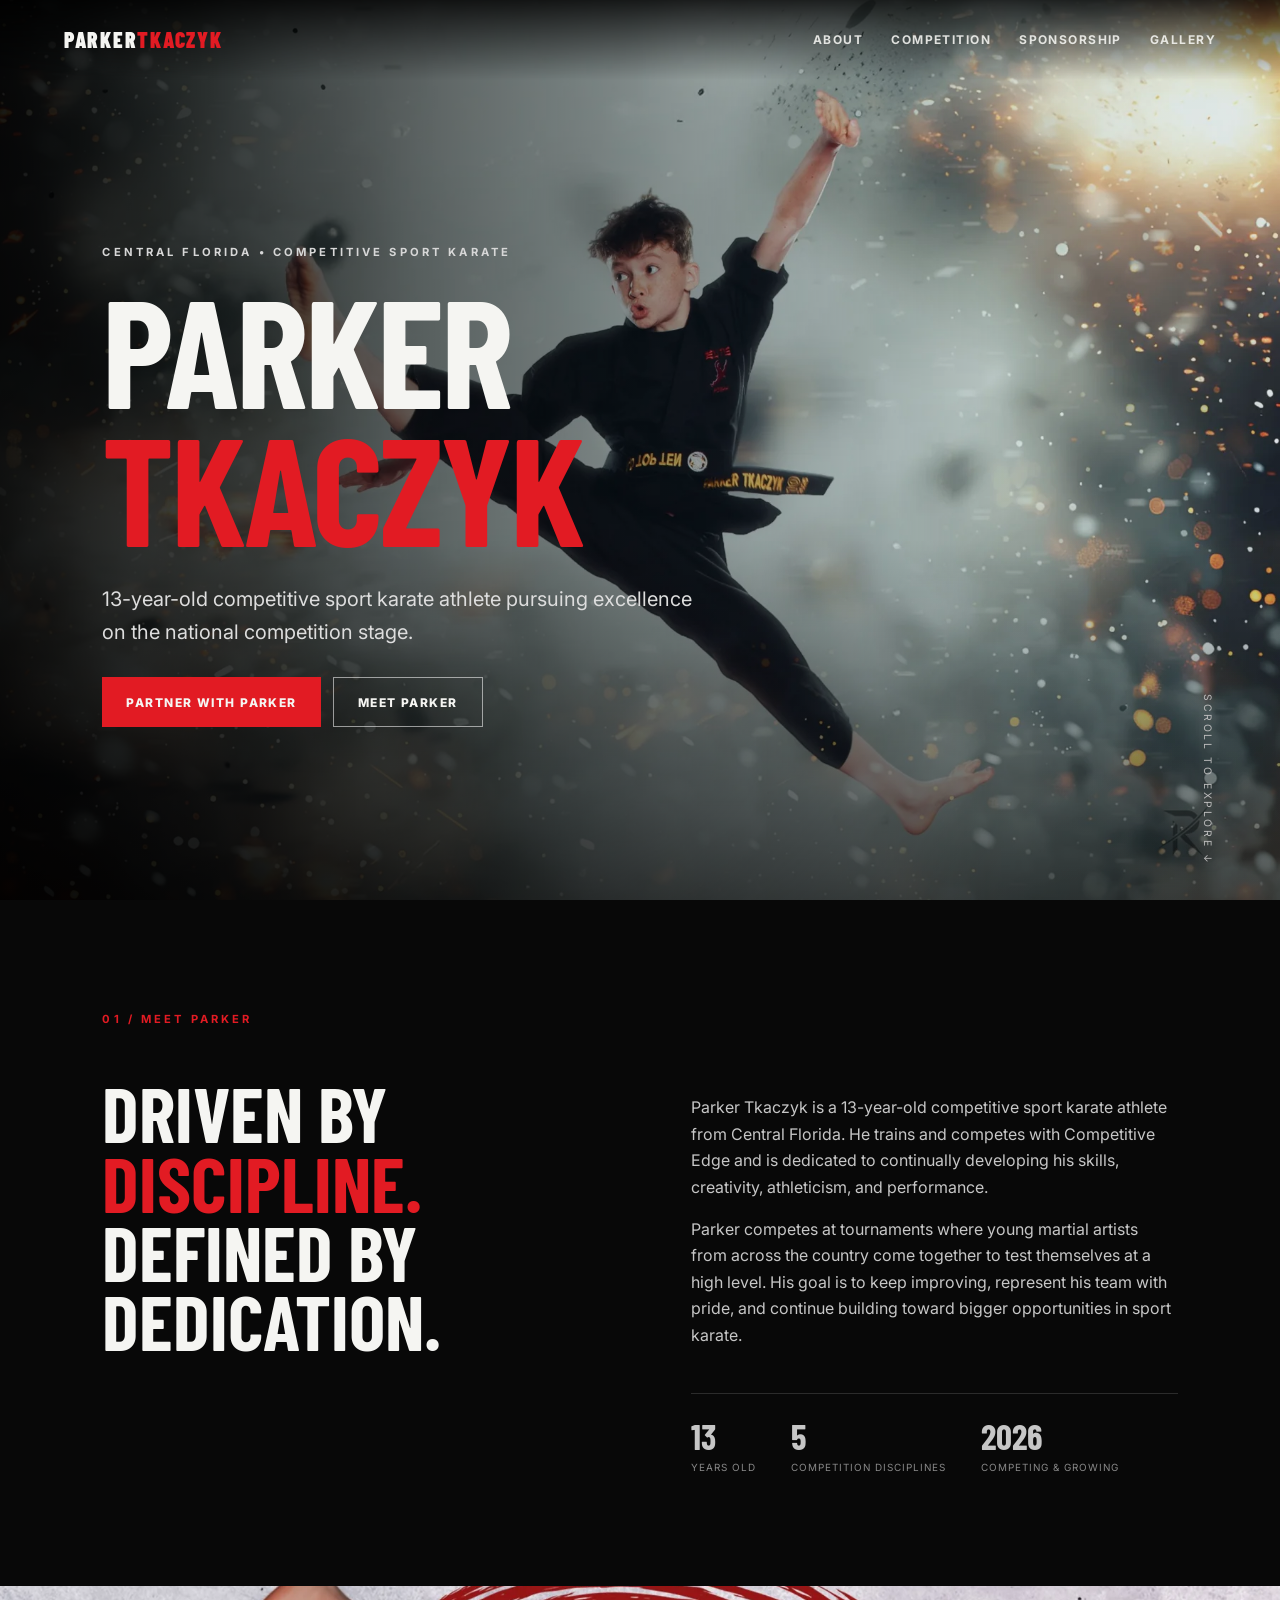
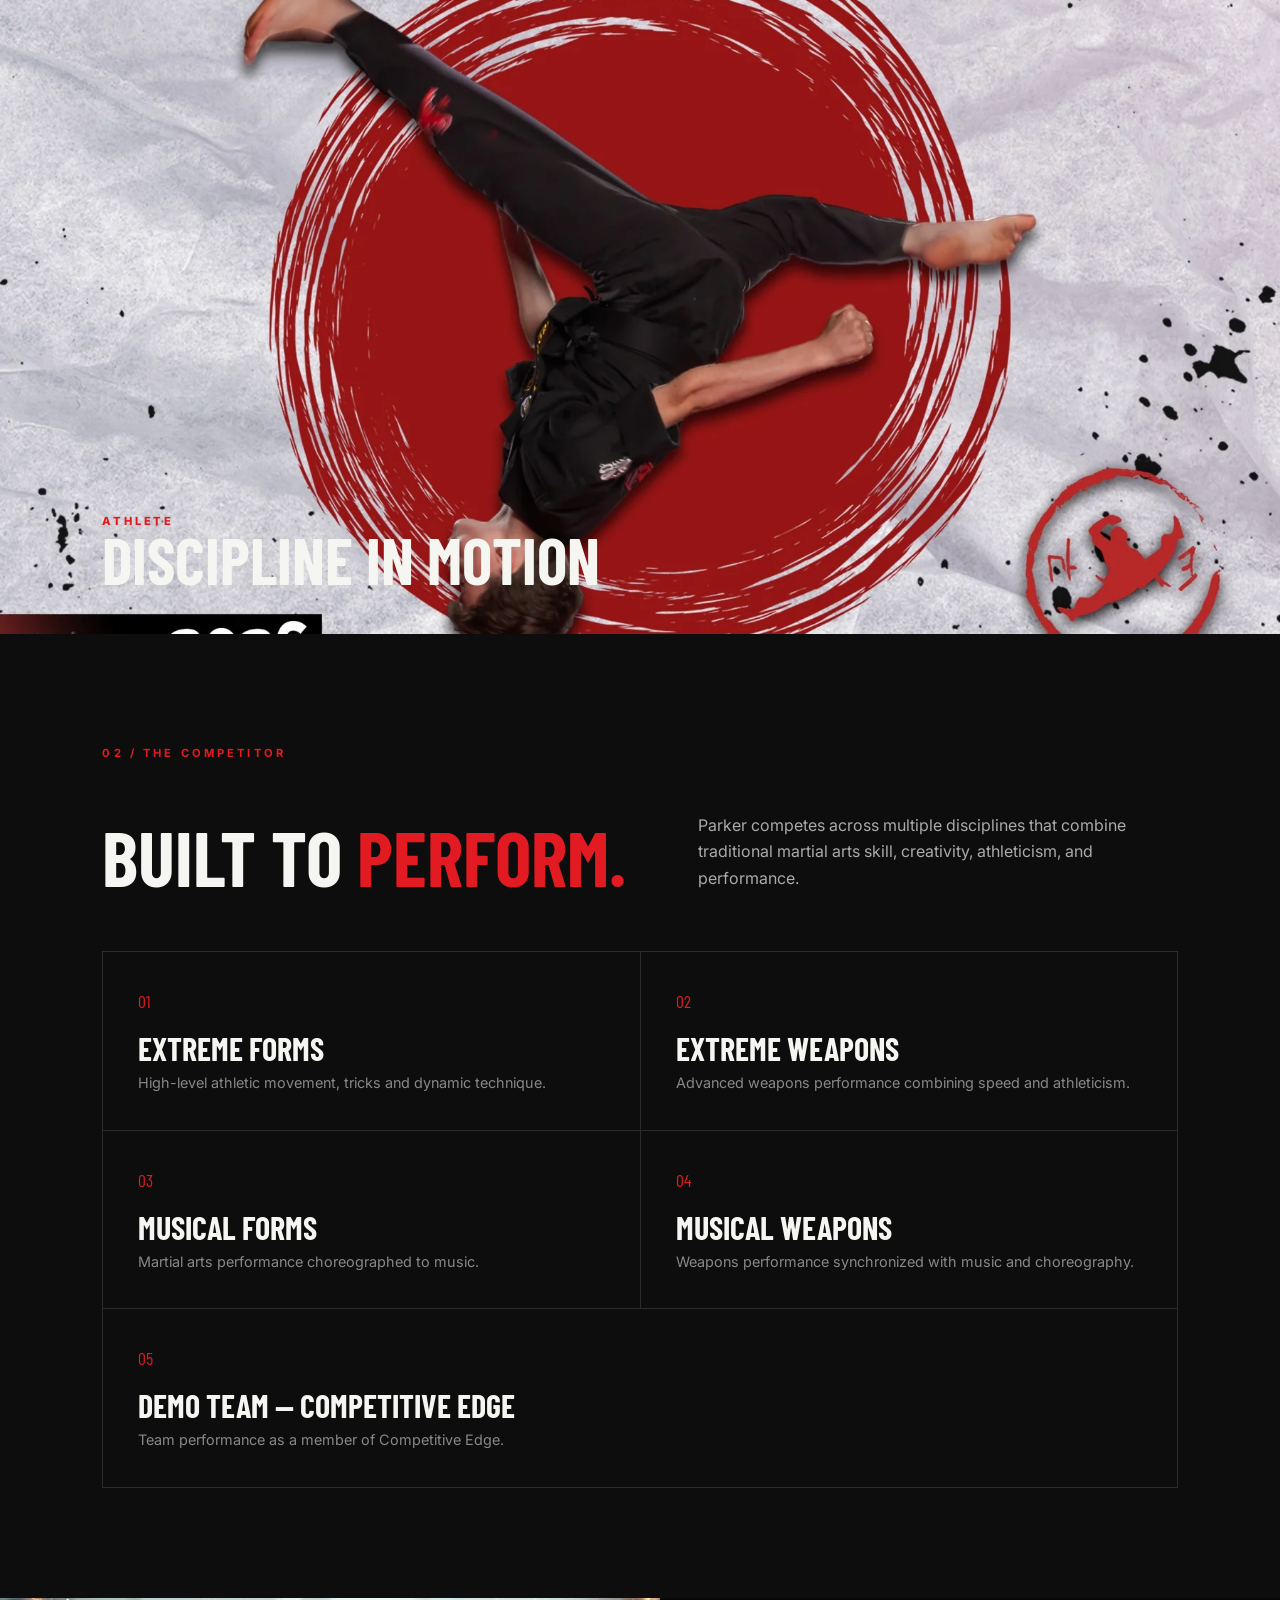
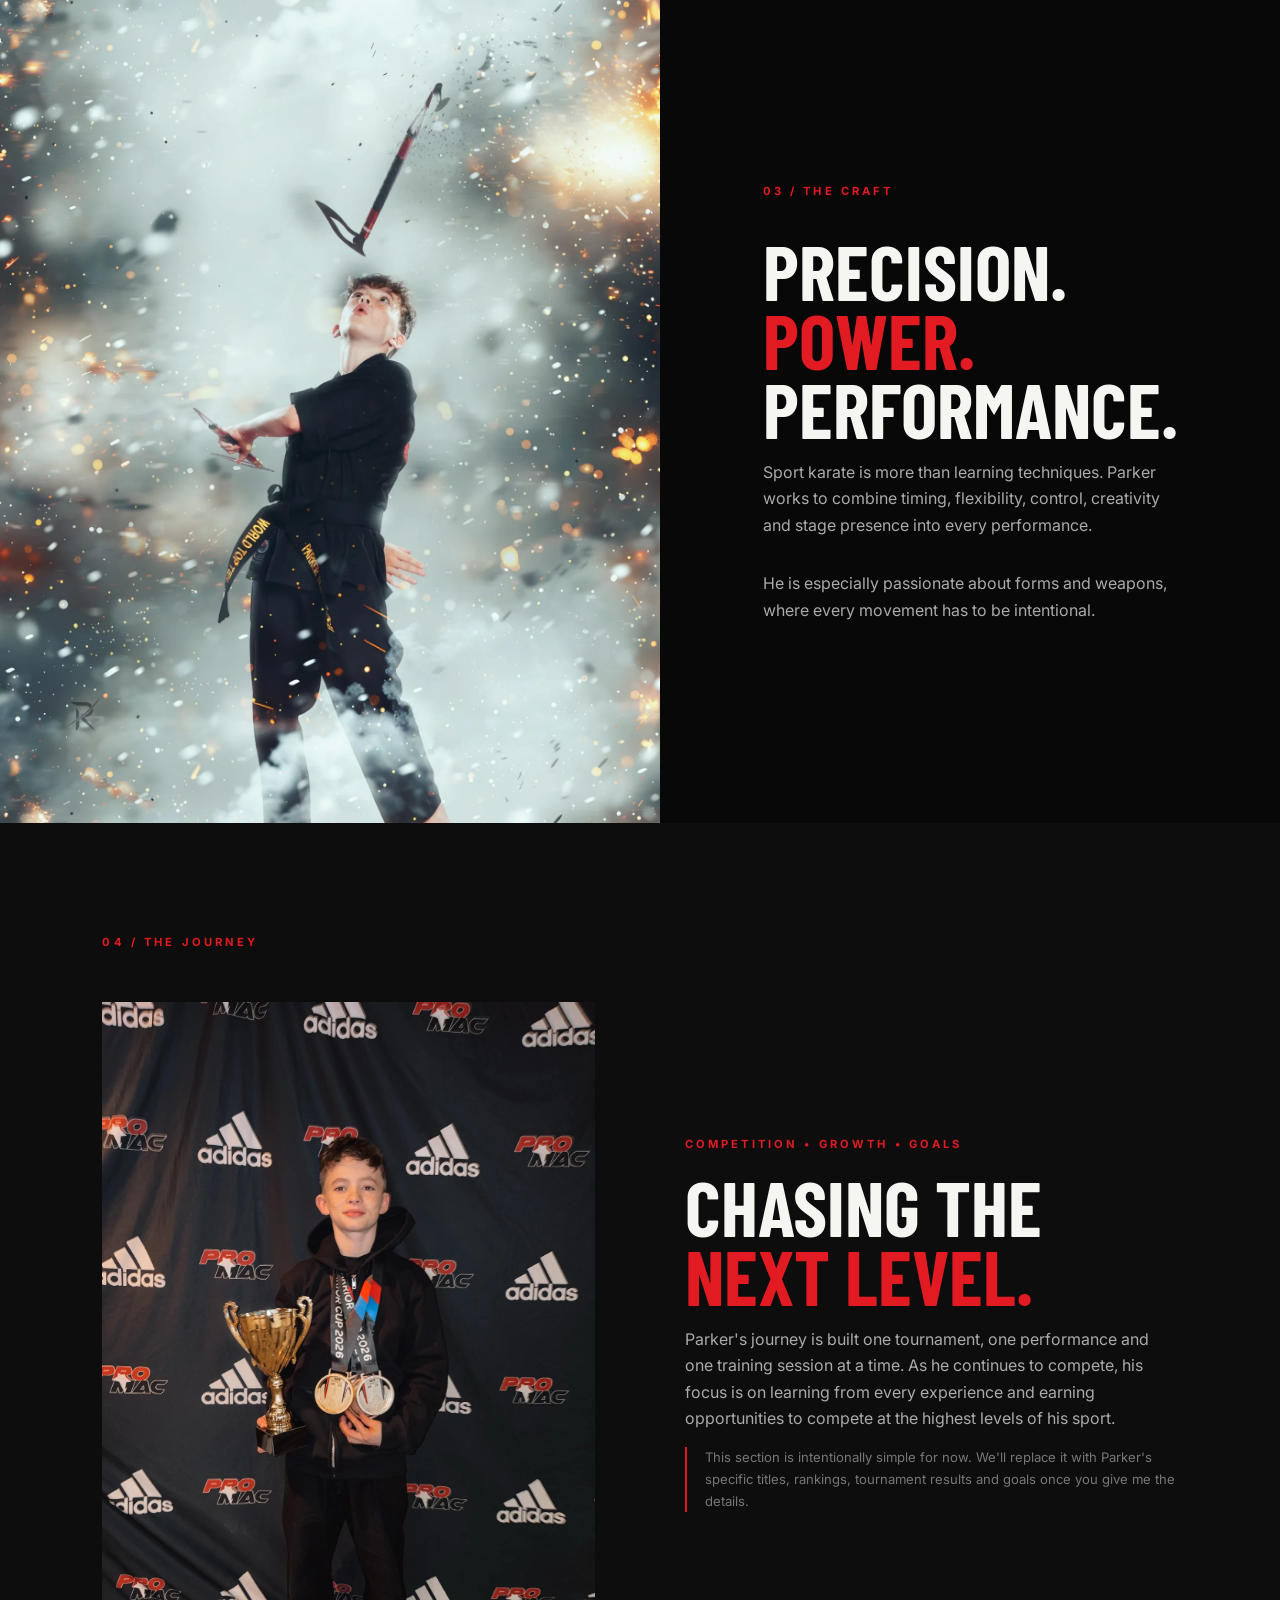
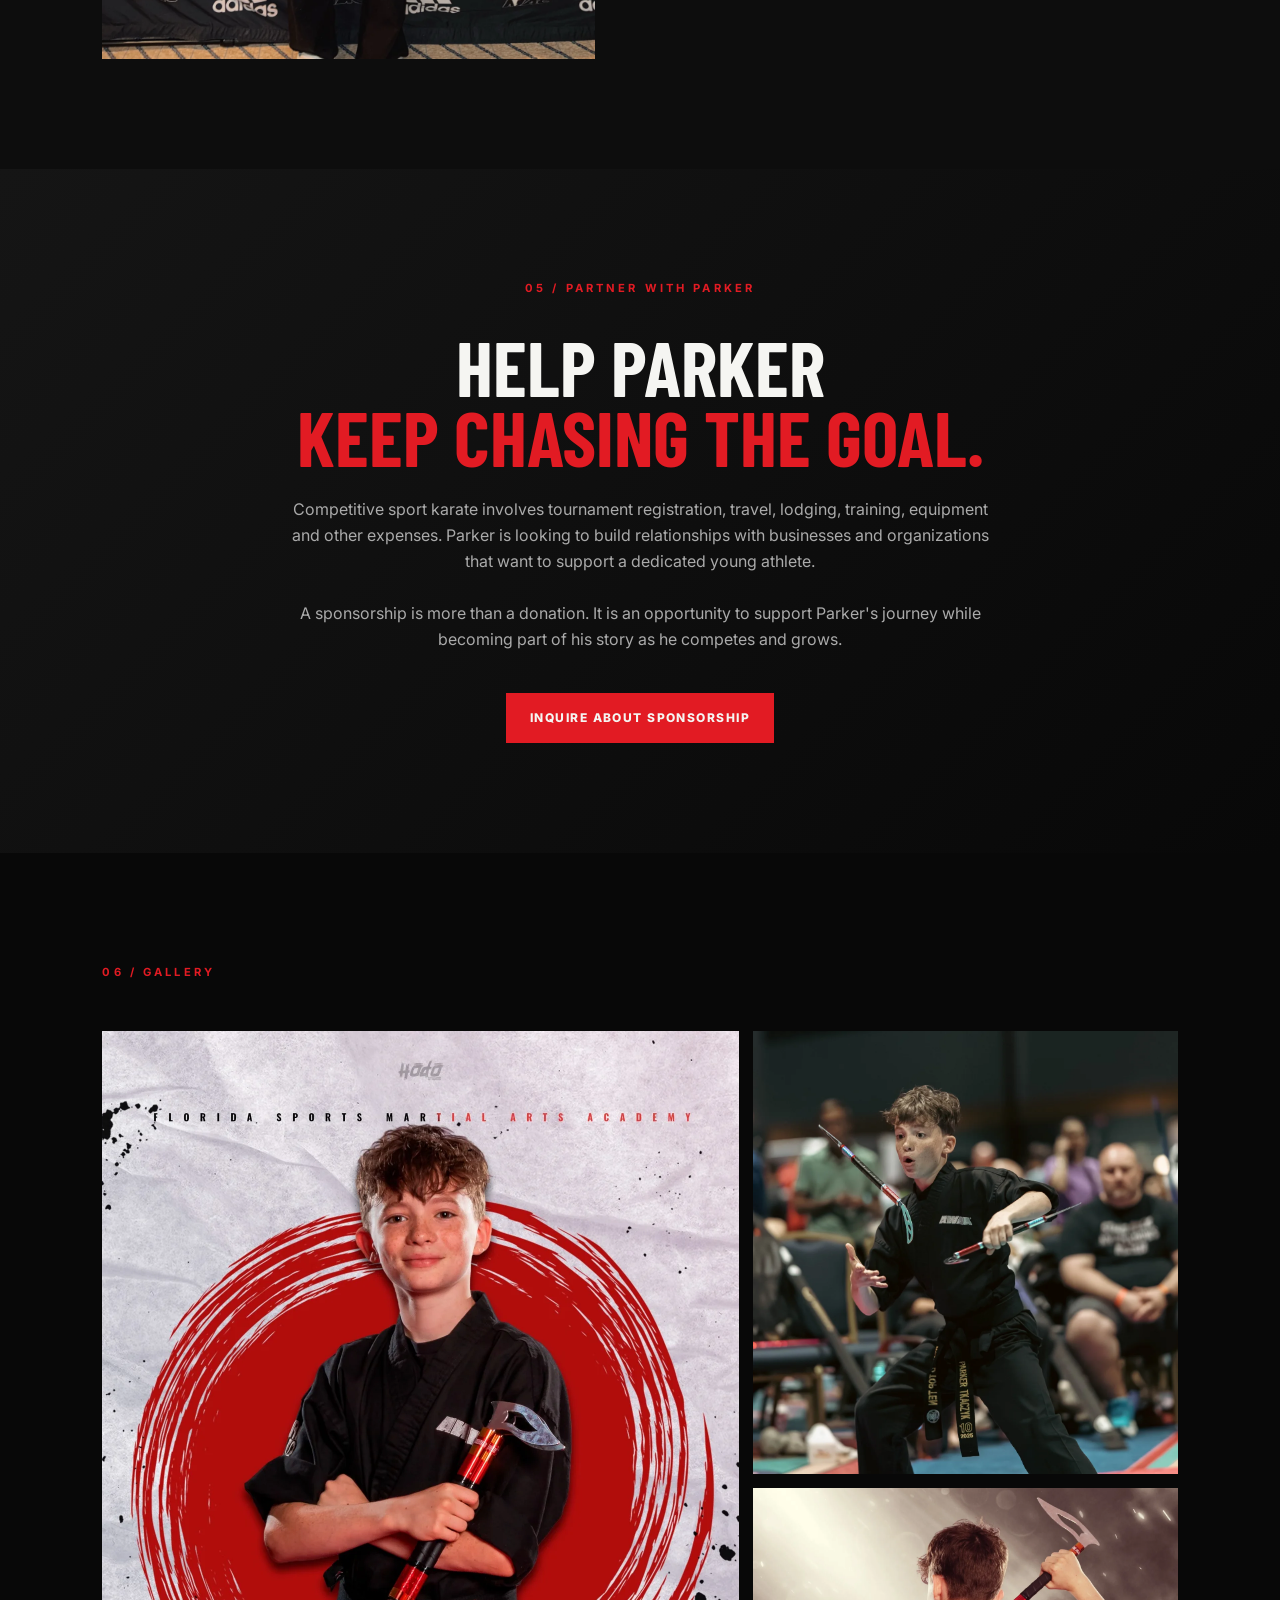
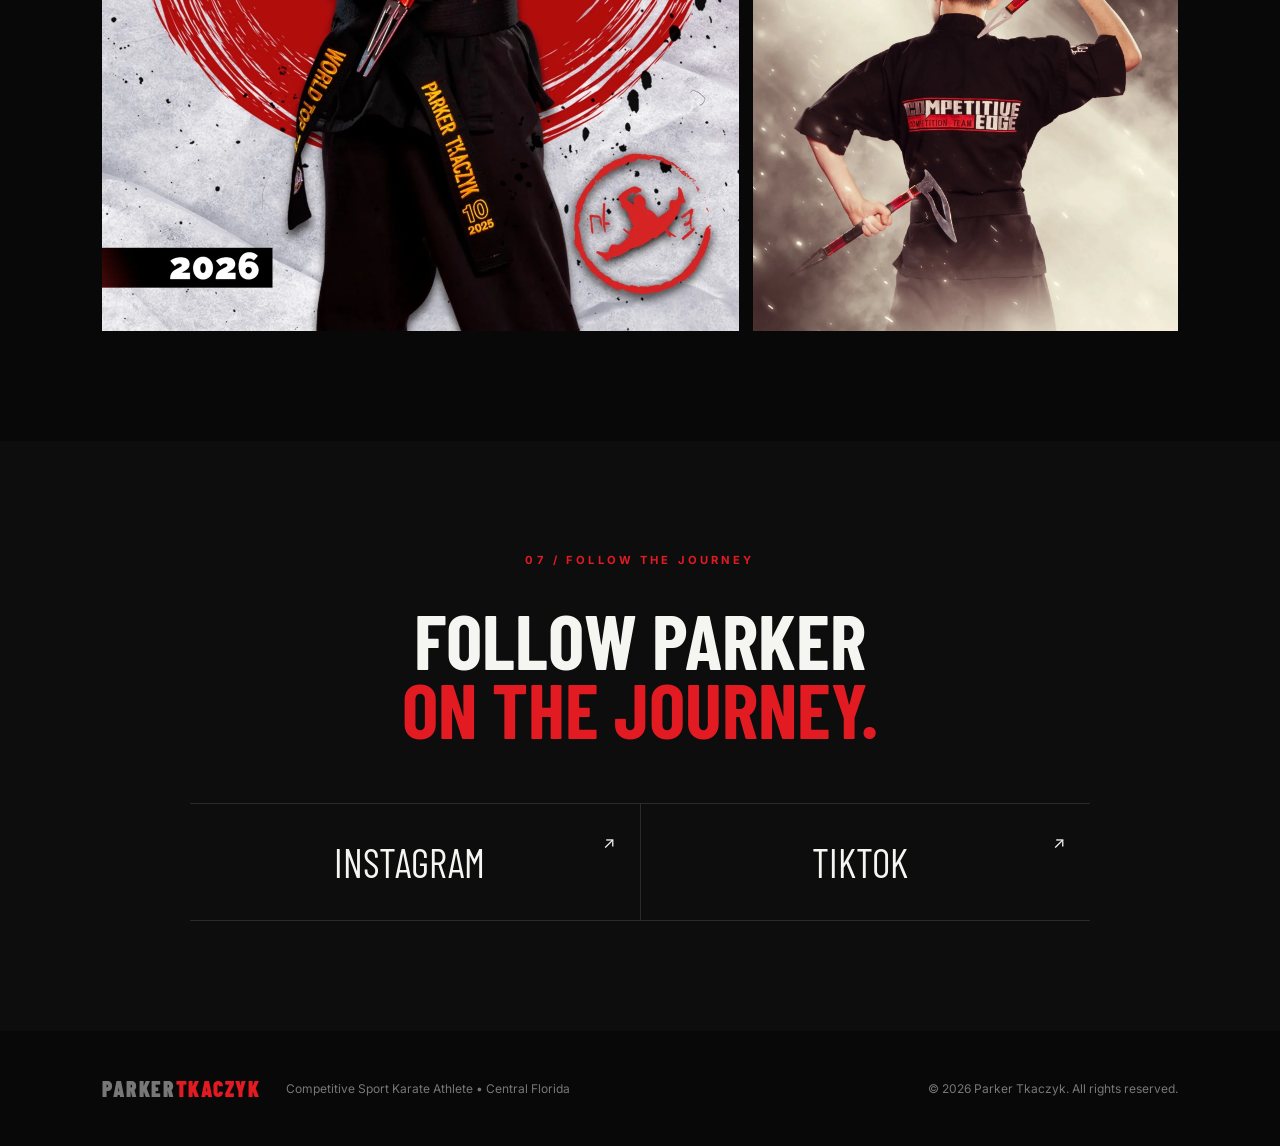
==== index.html @ 0e94da0b "Update index.html" ====
<!DOCTYPE html>
<html lang="en">
<head>
  <meta charset="UTF-8">
  <meta name="viewport" content="width=device-width, initial-scale=1.0">
  <meta name="description" content="Parker Tkaczyk — competitive sport karate athlete from Central Florida.">
  <title>Parker Tkaczyk | Competitive Sport Karate Athlete</title>
  <link rel="stylesheet" href="style-v2.css">
</head>
<body>
  <header class="site-header">
    <a class="brand" href="#top">PARKER<span>TKACZYK</span></a>
    <nav>
      <a href="#about">About</a>
      <a href="#competition">Competition</a>
      <a href="#sponsor">Sponsorship</a>
      <a href="#gallery">Gallery</a>
    </nav>
  </header>

  <main id="top">
    <section class="hero">
      <img class="hero-image" src="images/hero.webp" alt="Parker Tkaczyk performing a sport karate technique">
      <div class="hero-overlay"></div>
      <div class="hero-content">
        <p class="eyebrow">CENTRAL FLORIDA • COMPETITIVE SPORT KARATE</p>
        <h1>PARKER<br><span>TKACZYK</span></h1>
        <p class="hero-subtitle">13-year-old competitive sport karate athlete pursuing excellence on the national competition stage.</p>
        <div class="hero-buttons">
          <a class="button button-primary" href="#sponsor">Partner With Parker</a>
          <a class="button button-outline" href="#about">Meet Parker</a>
        </div>
      </div>
      <div class="scroll-hint">SCROLL TO EXPLORE ↓</div>
    </section>

    <section class="intro section" id="about">
      <div class="section-label">01 / MEET PARKER</div>
      <div class="two-column">
        <div>
          <h2>Driven by <span>discipline.</span><br>Defined by dedication.</h2>
        </div>
        <div class="copy">
          <p>Parker Tkaczyk is a 13-year-old competitive sport karate athlete from Central Florida. He trains and competes with Competitive Edge and is dedicated to continually developing his skills, creativity, athleticism, and performance.</p>
          <p>Parker competes at tournaments where young martial artists from across the country come together to test themselves at a high level. His goal is to keep improving, represent his team with pride, and continue building toward bigger opportunities in sport karate.</p>
          <div class="quick-stats">
            <div><strong>13</strong><span>YEARS OLD</span></div>
            <div><strong>5</strong><span>COMPETITION DISCIPLINES</span></div>
            <div><strong>2026</strong><span>COMPETING & GROWING</span></div>
          </div>
        </div>
      </div>
    </section>

    <section class="feature-photo">
      <img src="images/action-red.webp" alt="Parker performing an aerial sport karate technique">
      <div class="feature-caption">
        <span>ATHLETE</span>
        <strong>DISCIPLINE IN MOTION</strong>
      </div>
    </section>

    <section class="section competition" id="competition">
      <div class="section-label">02 / THE COMPETITOR</div>
      <div class="section-heading">
        <h2>Built to <span>perform.</span></h2>
        <p>Parker competes across multiple disciplines that combine traditional martial arts skill, creativity, athleticism, and performance.</p>
      </div>

      <div class="discipline-grid">
        <div class="discipline"><span>01</span><h3>Extreme Forms</h3><p>High-level athletic movement, tricks and dynamic technique.</p></div>
        <div class="discipline"><span>02</span><h3>Extreme Weapons</h3><p>Advanced weapons performance combining speed and athleticism.</p></div>
        <div class="discipline"><span>03</span><h3>Musical Forms</h3><p>Martial arts performance choreographed to music.</p></div>
        <div class="discipline"><span>04</span><h3>Musical Weapons</h3><p>Weapons performance synchronized with music and choreography.</p></div>
        <div class="discipline discipline-wide"><span>05</span><h3>Demo Team — Competitive Edge</h3><p>Team performance as a member of Competitive Edge.</p></div>
      </div>
    </section>

    <section class="split-feature">
      <div class="split-image"><img src="images/weapons-feature.webp" alt="Parker performing with a traditional weapon"></div>
      <div class="split-copy">
        <div class="section-label">03 / THE CRAFT</div>
        <h2>Precision.<br><span>Power.</span><br>Performance.</h2>
        <p>Sport karate is more than learning techniques. Parker works to combine timing, flexibility, control, creativity and stage presence into every performance.</p>
        <p>He is especially passionate about forms and weapons, where every movement has to be intentional.</p>
      </div>
    </section>

    <section class="achievement section">
      <div class="section-label">04 / THE JOURNEY</div>
      <div class="achievement-grid">
        <div class="achievement-photo"><img src="images/achievement.webp" alt="Parker with a trophy and medals after competition"></div>
        <div class="achievement-copy">
          <p class="eyebrow">COMPETITION • GROWTH • GOALS</p>
          <h2>Chasing the<br><span>next level.</span></h2>
          <p>Parker's journey is built one tournament, one performance and one training session at a time. As he continues to compete, his focus is on learning from every experience and earning opportunities to compete at the highest levels of his sport.</p>
          <p class="note">This section is intentionally simple for now. We'll replace it with Parker's specific titles, rankings, tournament results and goals once you give me the details.</p>
        </div>
      </div>
    </section>

    <section class="sponsor section" id="sponsor">
      <div class="sponsor-inner">
        <div class="section-label">05 / PARTNER WITH PARKER</div>
        <h2>Help Parker<br><span>keep chasing the goal.</span></h2>
        <p>Competitive sport karate involves tournament registration, travel, lodging, training, equipment and other expenses. Parker is looking to build relationships with businesses and organizations that want to support a dedicated young athlete.</p>
        <p>A sponsorship is more than a donation. It is an opportunity to support Parker's journey while becoming part of his story as he competes and grows.</p>
        <a class="button button-primary" href="mailto:parkertkaczyk@gmail.com?subject=Parker%20Tkaczyk%20Sponsorship%20Inquiry">Inquire About Sponsorship</a>
      </div>
    </section>

    <section class="gallery section" id="gallery">
      <div class="section-label">06 / GALLERY</div>
      <div class="gallery-grid">
        <img class="gallery-large" src="images/portrait.webp" alt="Portrait of Parker Tkaczyk in his sport karate uniform">
        <img src="images/weapons-action.webp" alt="Parker performing a traditional weapons routine">
        <img src="images/team-uniform.webp" alt="Parker wearing his Competitive Edge team uniform">
      </div>
    </section>

    <section class="social section">
      <div class="section-label">07 / FOLLOW THE JOURNEY</div>
      <h2>Follow Parker<br><span>on the journey.</span></h2>
      <div class="social-links">
        <a href="https://www.instagram.com/Parker_Tkaczyk/" target="_blank" rel="noopener">Instagram <span>↗</span></a>
        <a href="https://www.tiktok.com/@_parkertkaczyk_" target="_blank" rel="noopener">TikTok <span>↗</span></a>
      </div>
    </section>
  </main>

  <footer>
    <div class="footer-brand">PARKER<span>TKACZYK</span></div>
    <p>Competitive Sport Karate Athlete • Central Florida</p>
    <p class="copyright">© 2026 Parker Tkaczyk. All rights reserved.</p>
  </footer>
</body>
</html>
---- style-v2.css ----
@import url('https://fonts.googleapis.com/css2?family=Barlow+Condensed:wght@400;500;600;700;800;900&family=Inter:wght@400;500;600;700&display=swap');

:root {
  --black: #080808;
  --dark: #101010;
  --white: #f5f5f2;
  --muted: #a6a6a6;
  --red: #e21b23;
  --line: #2b2b2b;
}

* { box-sizing: border-box; }
html { scroll-behavior: smooth; }
body {
  margin: 0;
  background: var(--black);
  color: var(--white);
  font-family: Inter, Arial, sans-serif;
  line-height: 1.65;
}
img { display: block; width: 100%; }
a { color: inherit; text-decoration: none; }

.site-header {
  position: fixed;
  z-index: 20;
  top: 0;
  left: 0;
  width: 100%;
  display: flex;
  justify-content: space-between;
  align-items: center;
  padding: 22px 5vw;
  background: linear-gradient(to bottom, rgba(0,0,0,.82), transparent);
}
.brand, .footer-brand {
  font-family: "Barlow Condensed", sans-serif;
  font-weight: 900;
  letter-spacing: .08em;
  font-size: 1.35rem;
}
.brand span, .footer-brand span { color: var(--red); }
nav { display: flex; gap: 28px; }
nav a {
  font-size: .75rem;
  font-weight: 700;
  letter-spacing: .12em;
  text-transform: uppercase;
  opacity: .88;
}
nav a:hover { color: var(--red); }

.hero {
  min-height: 100vh;
  position: relative;
  display: flex;
  align-items: center;
  overflow: hidden;
}
.hero-image {
  position: absolute;
  inset: 0;
  height: 100%;
  object-fit: cover;
  object-position: center;
}
.hero-overlay {
  position: absolute;
  inset: 0;
  background: linear-gradient(90deg, rgba(0,0,0,.9) 0%, rgba(0,0,0,.48) 42%, rgba(0,0,0,.08) 78%),
              linear-gradient(0deg, rgba(0,0,0,.65), transparent 40%);
}
.hero-content {
  position: relative;
  z-index: 2;
  width: min(760px, 90%);
  margin-left: 8vw;
  padding-top: 70px;
}
.eyebrow, .section-label {
  color: #d7d7d7;
  font-size: .7rem;
  font-weight: 700;
  letter-spacing: .28em;
  text-transform: uppercase;
}
.eyebrow { margin: 0 0 18px; }
h1, h2, h3 {
  font-family: "Barlow Condensed", sans-serif;
  text-transform: uppercase;
  line-height: .9;
  margin: 0;
}
h1 { font-size: clamp(5rem, 12vw, 10.5rem); letter-spacing: -.02em; }
h1 span, h2 span { color: var(--red); }
.hero-subtitle {
  max-width: 600px;
  font-size: clamp(1rem, 1.6vw, 1.25rem);
  color: #ddd;
  margin: 28px 0;
}
.hero-buttons { display: flex; gap: 12px; flex-wrap: wrap; }
.button {
  display: inline-flex;
  align-items: center;
  justify-content: center;
  min-height: 50px;
  padding: 0 24px;
  font-size: .75rem;
  font-weight: 800;
  letter-spacing: .12em;
  text-transform: uppercase;
  transition: .2s ease;
}
.button-primary { background: var(--red); }
.button-primary:hover { background: #ff3038; transform: translateY(-2px); }
.button-outline { border: 1px solid rgba(255,255,255,.55); }
.button-outline:hover { border-color: white; background: rgba(255,255,255,.08); }
.scroll-hint {
  position: absolute;
  z-index: 2;
  right: 5vw;
  bottom: 35px;
  font-size: .65rem;
  letter-spacing: .25em;
  color: #bbb;
  writing-mode: vertical-rl;
}

.section { padding: 110px 8vw; }
.section-label { margin-bottom: 50px; color: var(--red); }
.two-column {
  display: grid;
  grid-template-columns: 1fr 1fr;
  gap: 8vw;
}
h2 { font-size: clamp(3.2rem, 6vw, 6rem); }
.copy { color: #c6c6c6; max-width: 650px; }
.quick-stats {
  display: flex;
  gap: 35px;
  margin-top: 45px;
  border-top: 1px solid var(--line);
  padding-top: 25px;
}
.quick-stats div { display: flex; flex-direction: column; }
.quick-stats strong {
  font-family: "Barlow Condensed", sans-serif;
  font-size: 2.2rem;
  line-height: 1;
}
.quick-stats span {
  color: #888;
  font-size: .62rem;
  letter-spacing: .1em;
  margin-top: 5px;
}

.feature-photo { position: relative; height: 72vh; overflow: hidden; }
.feature-photo img { height: 100%; object-fit: cover; object-position: center 55%; }
.feature-caption {
  position: absolute;
  bottom: 45px;
  left: 8vw;
  display: flex;
  flex-direction: column;
}
.feature-caption span { color: var(--red); font-size: .7rem; letter-spacing: .25em; font-weight: 800; }
.feature-caption strong { font-family: "Barlow Condensed"; font-size: clamp(2rem, 5vw, 5rem); line-height: .9; }

.competition { background: #0d0d0d; }
.section-heading {
  display: flex;
  justify-content: space-between;
  align-items: end;
  gap: 60px;
  margin-bottom: 60px;
}
.section-heading p { max-width: 480px; color: #aaa; margin: 0; }
.discipline-grid {
  display: grid;
  grid-template-columns: repeat(2, 1fr);
  border-top: 1px solid var(--line);
  border-left: 1px solid var(--line);
}
.discipline {
  padding: 35px;
  border-right: 1px solid var(--line);
  border-bottom: 1px solid var(--line);
  min-height: 175px;
}
.discipline-wide { grid-column: 1 / -1; }
.discipline span {
  color: var(--red);
  font-family: "Barlow Condensed";
  font-size: 1.1rem;
}
.discipline h3 { font-size: 2rem; margin: 18px 0 8px; }
.discipline p { color: #888; margin: 0; font-size: .9rem; }

.split-feature {
  display: grid;
  grid-template-columns: 1.1fr .9fr;
  min-height: 720px;
}
.split-image img { height: 100%; object-fit: cover; object-position: center; }
.split-copy {
  padding: 100px 8vw;
  display: flex;
  flex-direction: column;
  justify-content: center;
}
.split-copy .section-label { margin-bottom: 35px; }
.split-copy p { color: #aaa; max-width: 520px; }
.achievement { background: #0d0d0d; }
.achievement-grid {
  display: grid;
  grid-template-columns: 1fr 1fr;
  gap: 7vw;
  align-items: center;
}
.achievement-photo img { max-height: 700px; object-fit: cover; }
.achievement-copy p { color: #aaa; max-width: 560px; }
.achievement-copy .eyebrow { color: var(--red); }
.note {
  border-left: 2px solid var(--red);
  padding-left: 18px;
  font-size: .82rem;
  color: #777 !important;
}

.sponsor {
  background: linear-gradient(135deg, #151515, #080808);
  text-align: center;
}
.sponsor-inner { max-width: 850px; margin: auto; }
.sponsor .section-label { margin-bottom: 35px; }
.sponsor p { color: #aaa; max-width: 700px; margin: 25px auto; }
.sponsor .button { margin-top: 15px; }
.small-note { font-size: .7rem !important; color: #666 !important; }

.gallery-grid {
  display: grid;
  grid-template-columns: 1.2fr .8fr;
  grid-template-rows: 1fr 1fr;
  gap: 14px;
  max-height: 900px;
}
.gallery-grid img { height: 100%; object-fit: cover; min-height: 280px; }
.gallery-large { grid-row: 1 / 3; }

.social { text-align: center; background: #0d0d0d; }
.social .section-label { margin-bottom: 35px; }
.social-links {
  display: grid;
  grid-template-columns: 1fr 1fr;
  max-width: 900px;
  margin: 60px auto 0;
  border-top: 1px solid var(--line);
}
.social-links a {
  padding: 25px;
  border-bottom: 1px solid var(--line);
  font-family: "Barlow Condensed";
  font-size: 2.5rem;
  text-transform: uppercase;
}
.social-links a + a { border-left: 1px solid var(--line); }
.social-links a:hover { color: var(--red); }
.social-links span { float: right; font-family: Inter; font-size: 1rem; }

footer {
  padding: 40px 8vw;
  display: flex;
  align-items: center;
  gap: 25px;
  flex-wrap: wrap;
  color: #777;
  font-size: .75rem;
}
footer p { margin: 0; }
.copyright { margin-left: auto !important; }

@media (max-width: 800px) {
  nav { display: none; }
  .site-header { padding: 18px 6vw; }
  .hero-content { margin-left: 6vw; }
  .hero-image { object-position: 60% center; }
  .hero-overlay { background: linear-gradient(90deg, rgba(0,0,0,.88), rgba(0,0,0,.2)); }
  .section { padding: 80px 6vw; }
  .two-column, .split-feature, .achievement-grid { grid-template-columns: 1fr; }
  .feature-photo { height: 62vh; }
  .section-heading { display: block; }
  .section-heading p { margin-top: 25px; }
  .discipline-grid { grid-template-columns: 1fr; }
  .discipline-wide { grid-column: auto; }
  .split-feature { min-height: auto; }
  .split-image { height: 65vh; }
  .split-copy { padding: 75px 6vw; }
  .gallery-grid { max-height: none; grid-template-columns: 1fr; grid-template-rows: auto; }
  .gallery-large { grid-row: auto; }
  .gallery-grid img { min-height: 0; max-height: 620px; }
  .social-links { grid-template-columns: 1fr; }
  .social-links a + a { border-left: 0; }
  .copyright { margin-left: 0 !important; width: 100%; }
  .scroll-hint { display: none; }
}
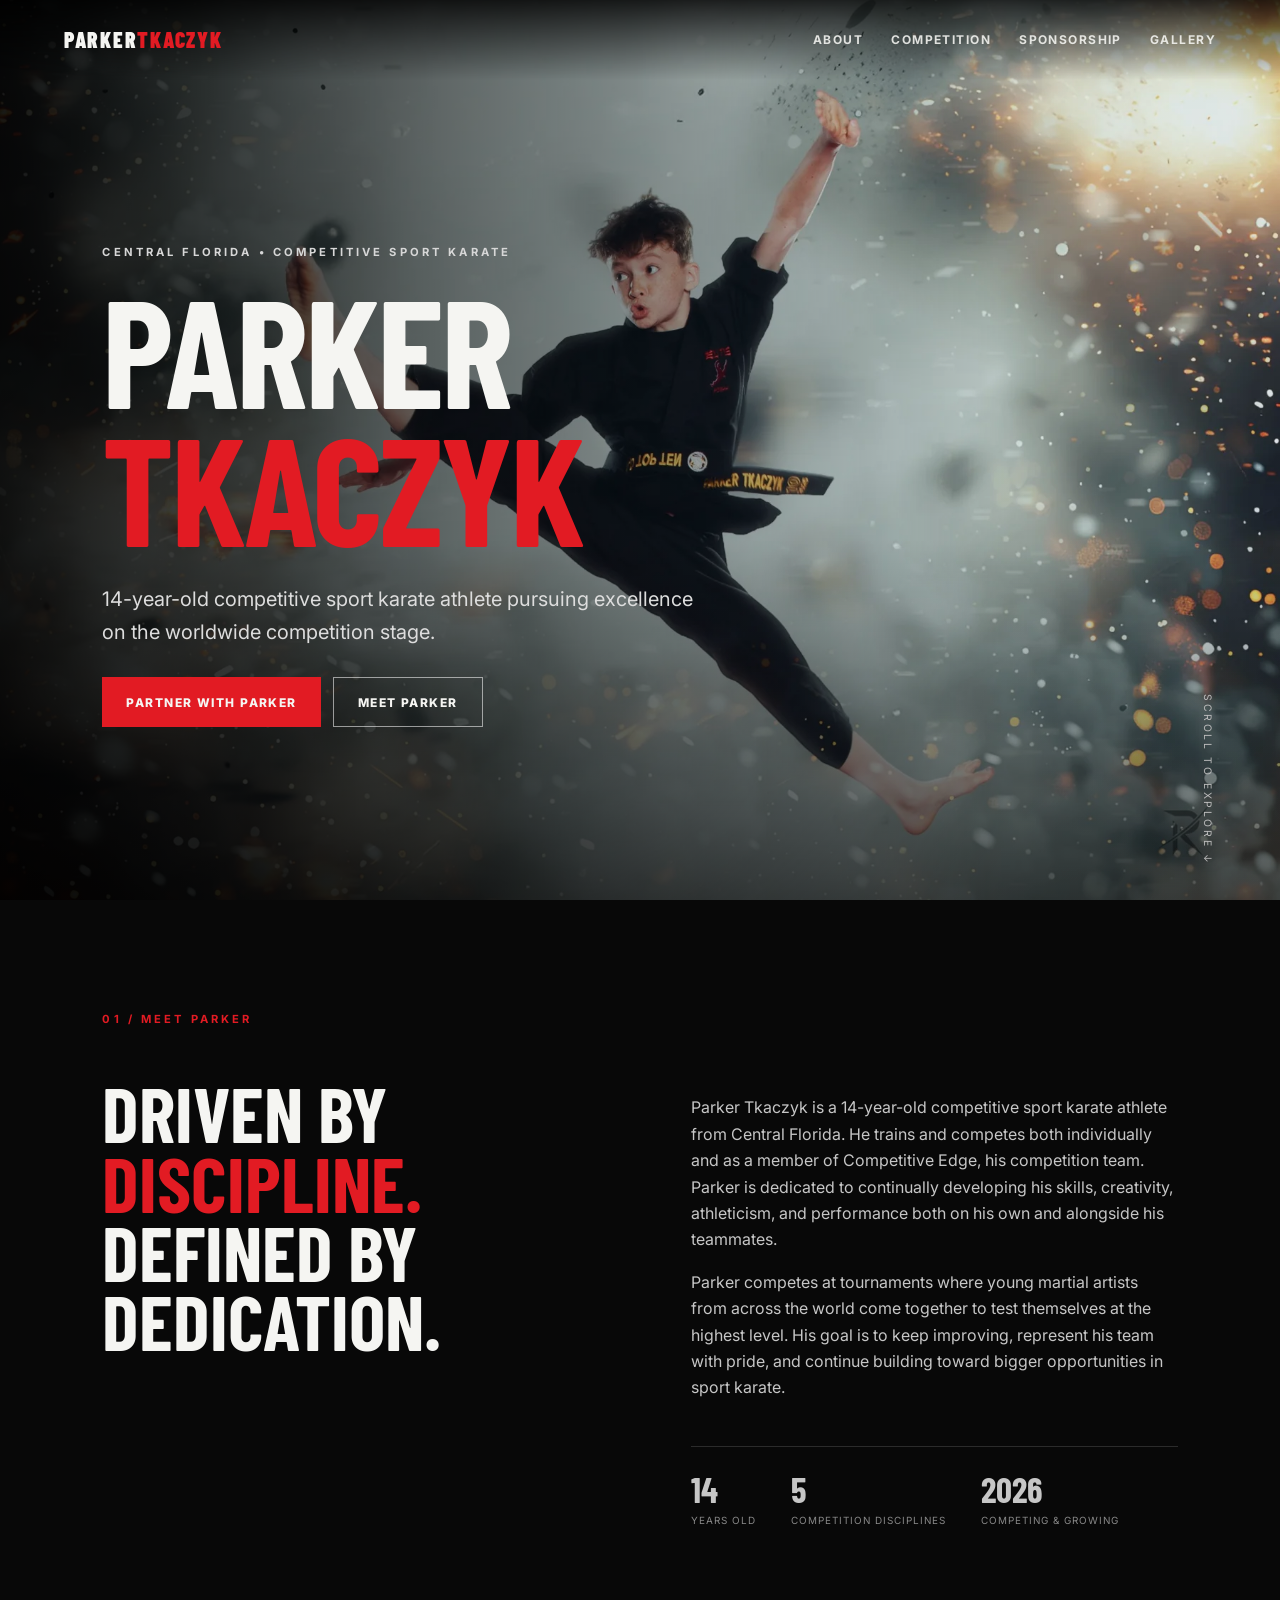
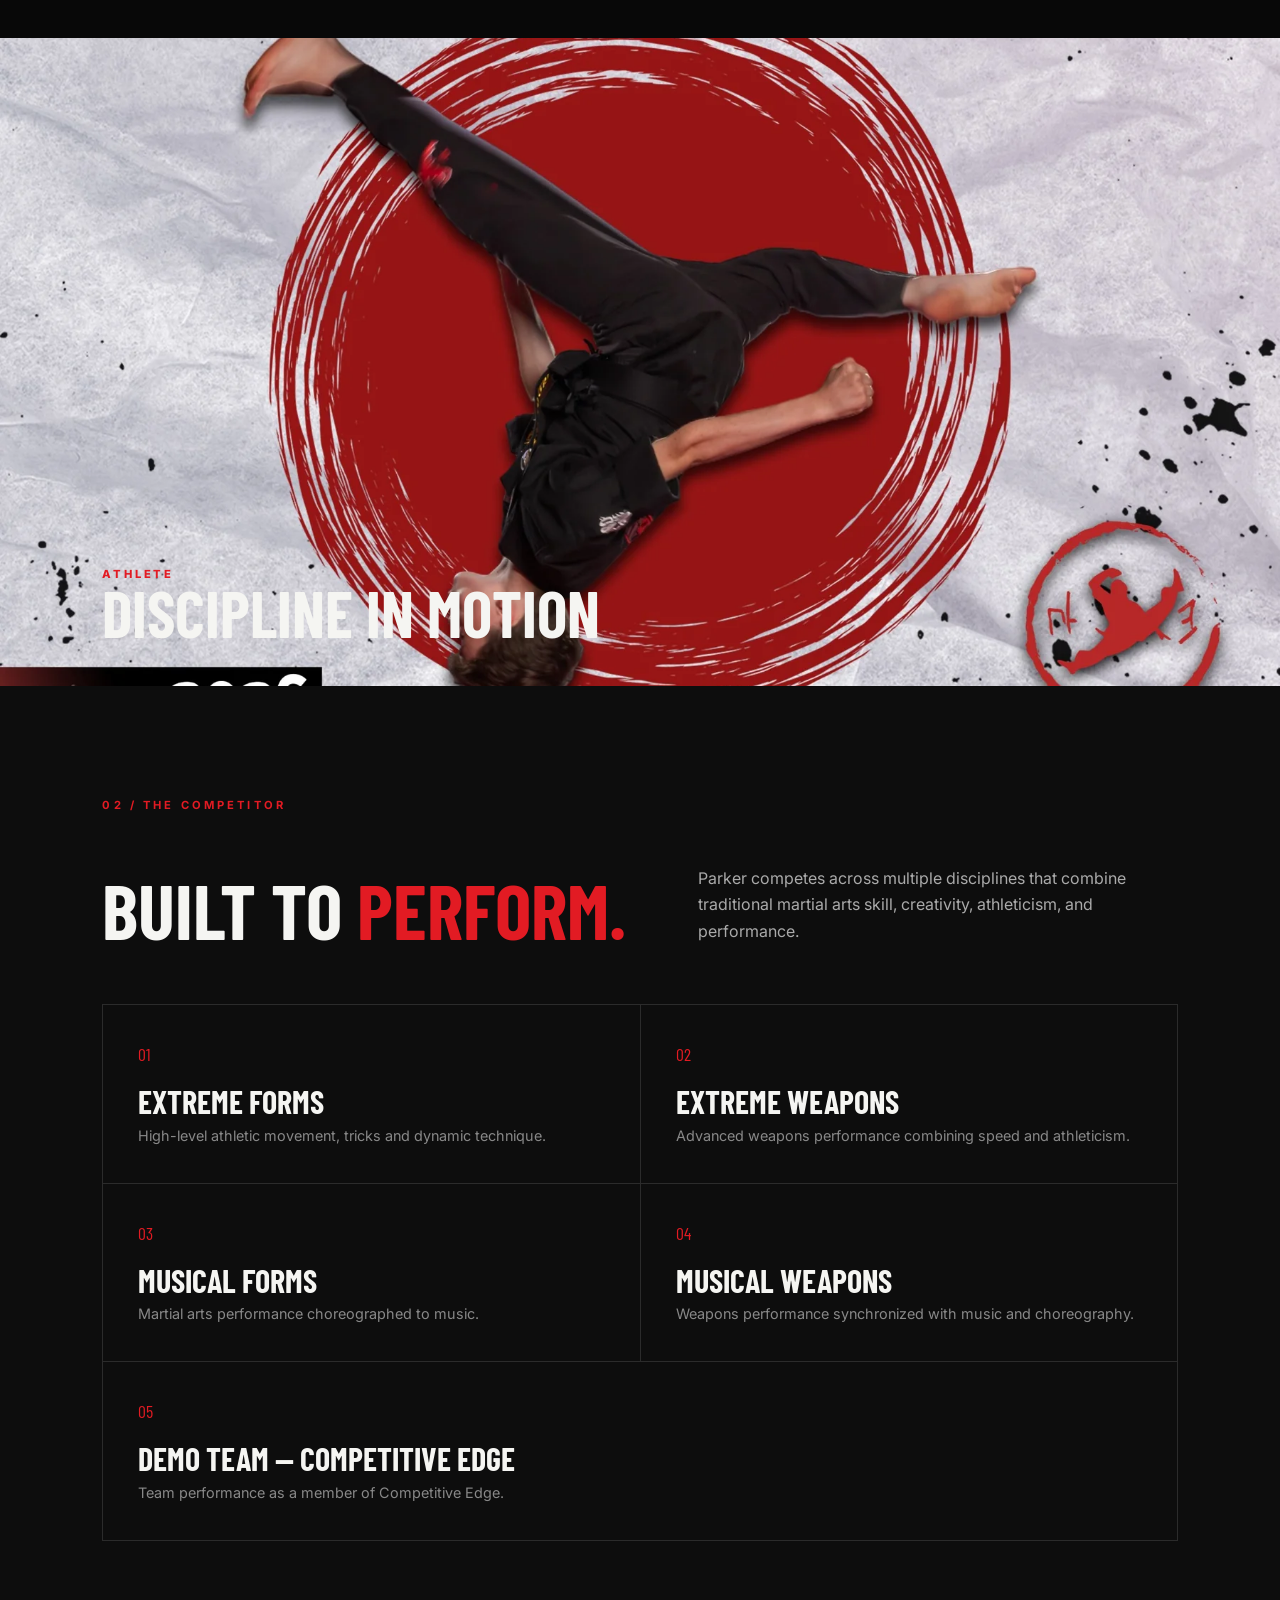
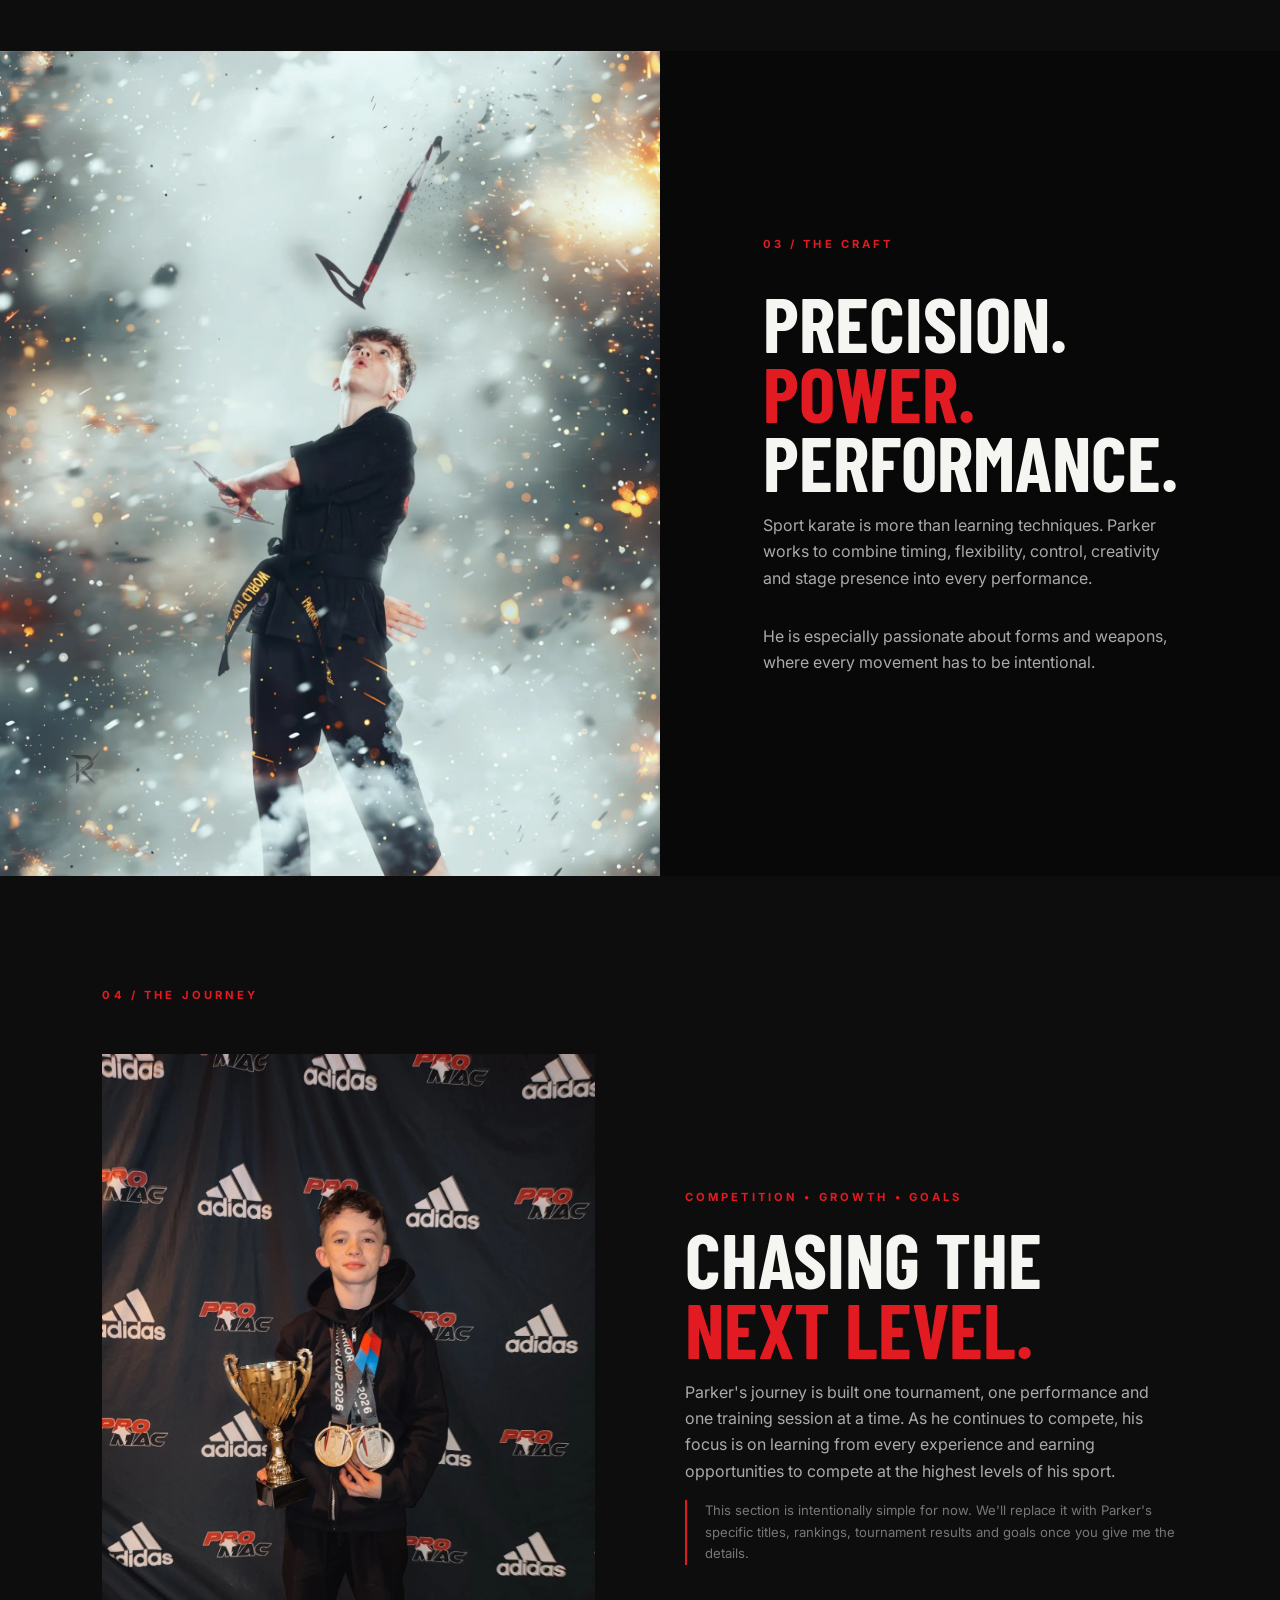
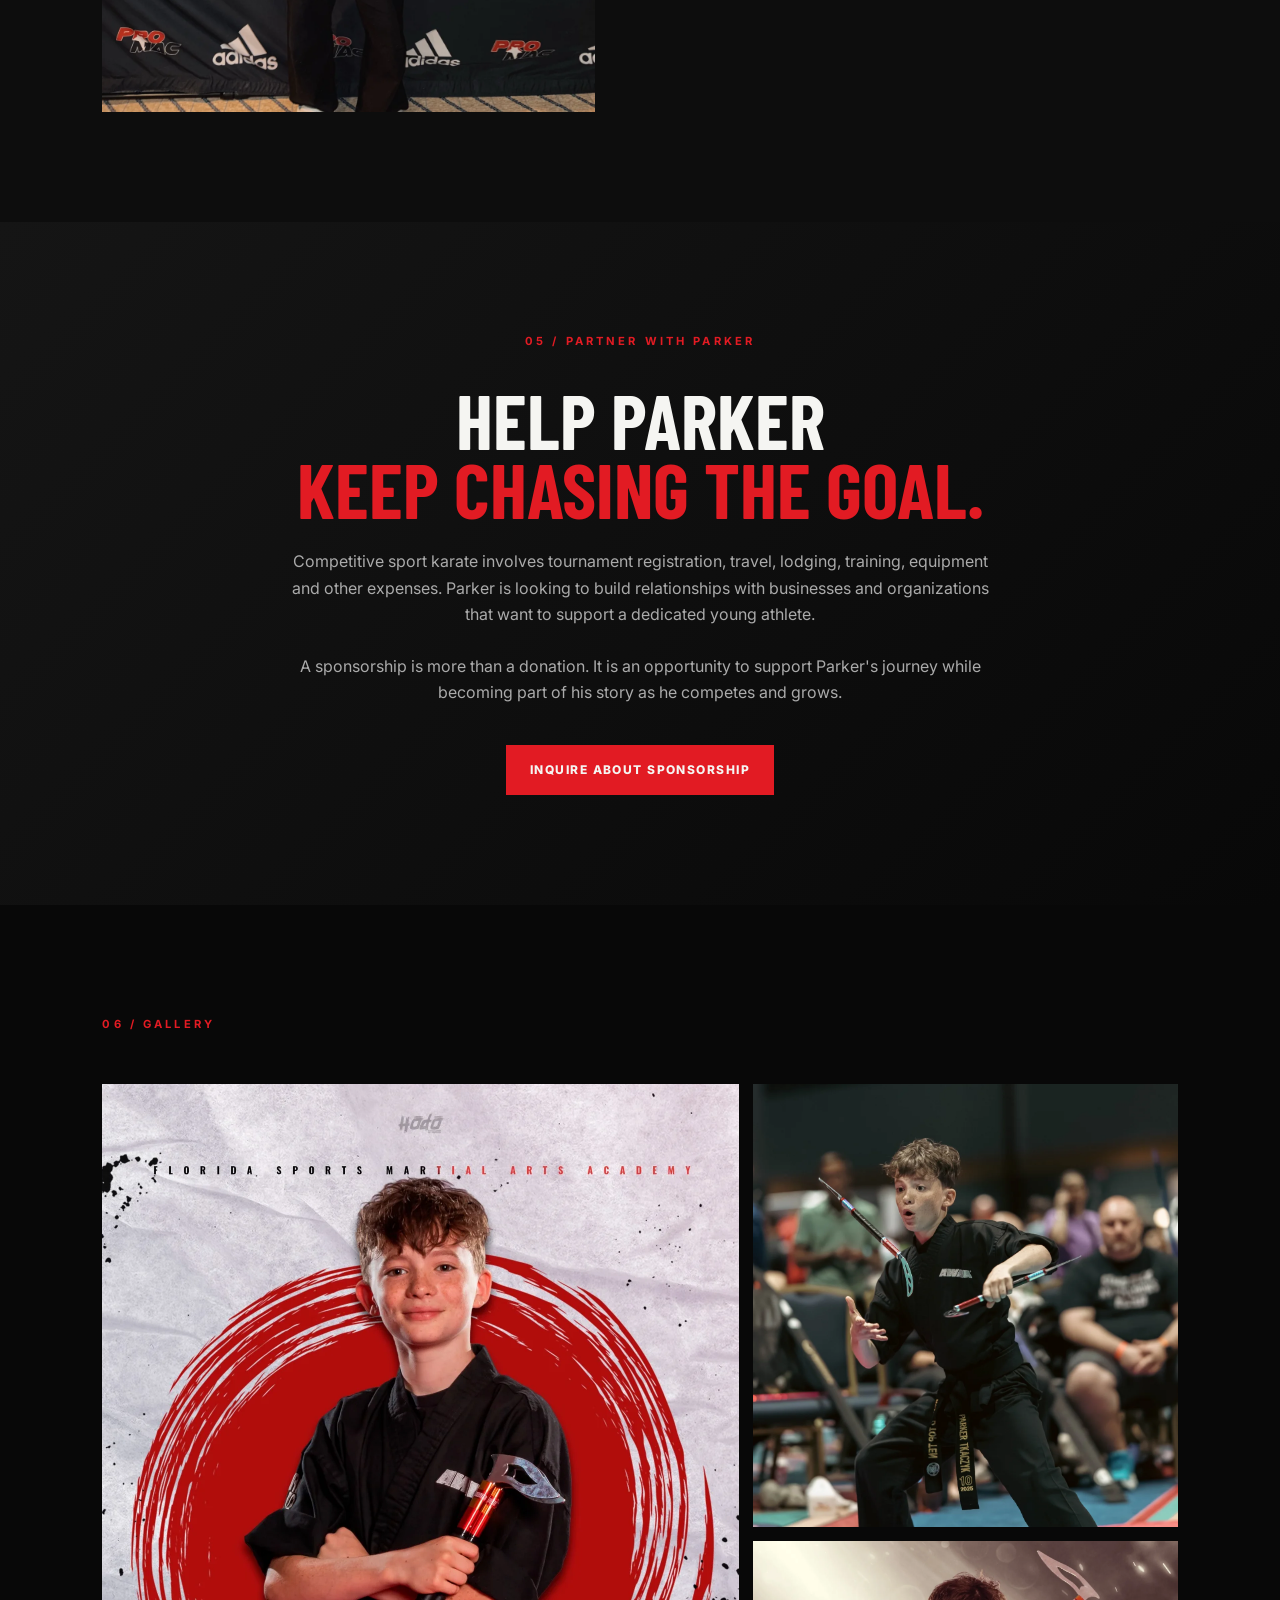
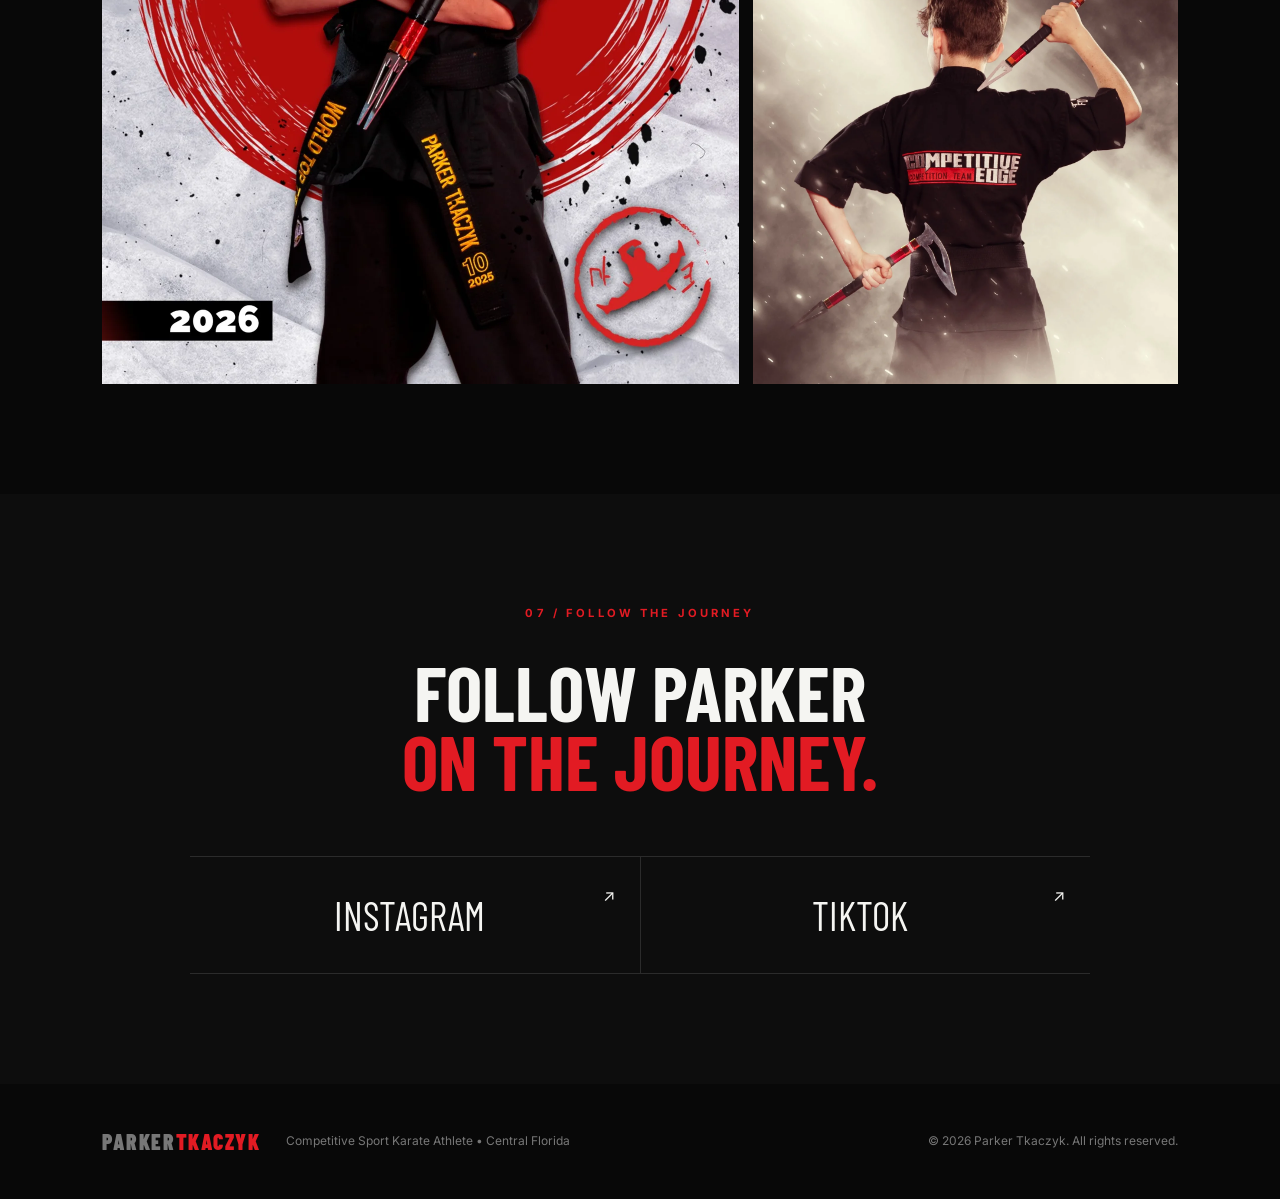
==== commit f0bc4779: "Update index.html" ====
--- a/index.html
+++ b/index.html
@@ -25,7 +25,7 @@
       <div class="hero-content">
         <p class="eyebrow">CENTRAL FLORIDA • COMPETITIVE SPORT KARATE</p>
         <h1>PARKER<br><span>TKACZYK</span></h1>
-        <p class="hero-subtitle">13-year-old competitive sport karate athlete pursuing excellence on the national competition stage.</p>
+        <p class="hero-subtitle">14-year-old competitive sport karate athlete pursuing excellence on the worldwide competition stage.</p>
         <div class="hero-buttons">
           <a class="button button-primary" href="#sponsor">Partner With Parker</a>
           <a class="button button-outline" href="#about">Meet Parker</a>
@@ -41,10 +41,10 @@
           <h2>Driven by <span>discipline.</span><br>Defined by dedication.</h2>
         </div>
         <div class="copy">
-          <p>Parker Tkaczyk is a 13-year-old competitive sport karate athlete from Central Florida. He trains and competes with Competitive Edge and is dedicated to continually developing his skills, creativity, athleticism, and performance.</p>
-          <p>Parker competes at tournaments where young martial artists from across the country come together to test themselves at a high level. His goal is to keep improving, represent his team with pride, and continue building toward bigger opportunities in sport karate.</p>
+          <p>Parker Tkaczyk is a 14-year-old competitive sport karate athlete from Central Florida. He trains and competes both individually and as a member of Competitive Edge, his competition team. Parker is dedicated to continually developing his skills, creativity, athleticism, and performance both on his own and alongside his teammates.</p>
+          <p>Parker competes at tournaments where young martial artists from across the world come together to test themselves at the highest level. His goal is to keep improving, represent his team with pride, and continue building toward bigger opportunities in sport karate.</p>
           <div class="quick-stats">
-            <div><strong>13</strong><span>YEARS OLD</span></div>
+            <div><strong>14</strong><span>YEARS OLD</span></div>
             <div><strong>5</strong><span>COMPETITION DISCIPLINES</span></div>
             <div><strong>2026</strong><span>COMPETING & GROWING</span></div>
           </div>
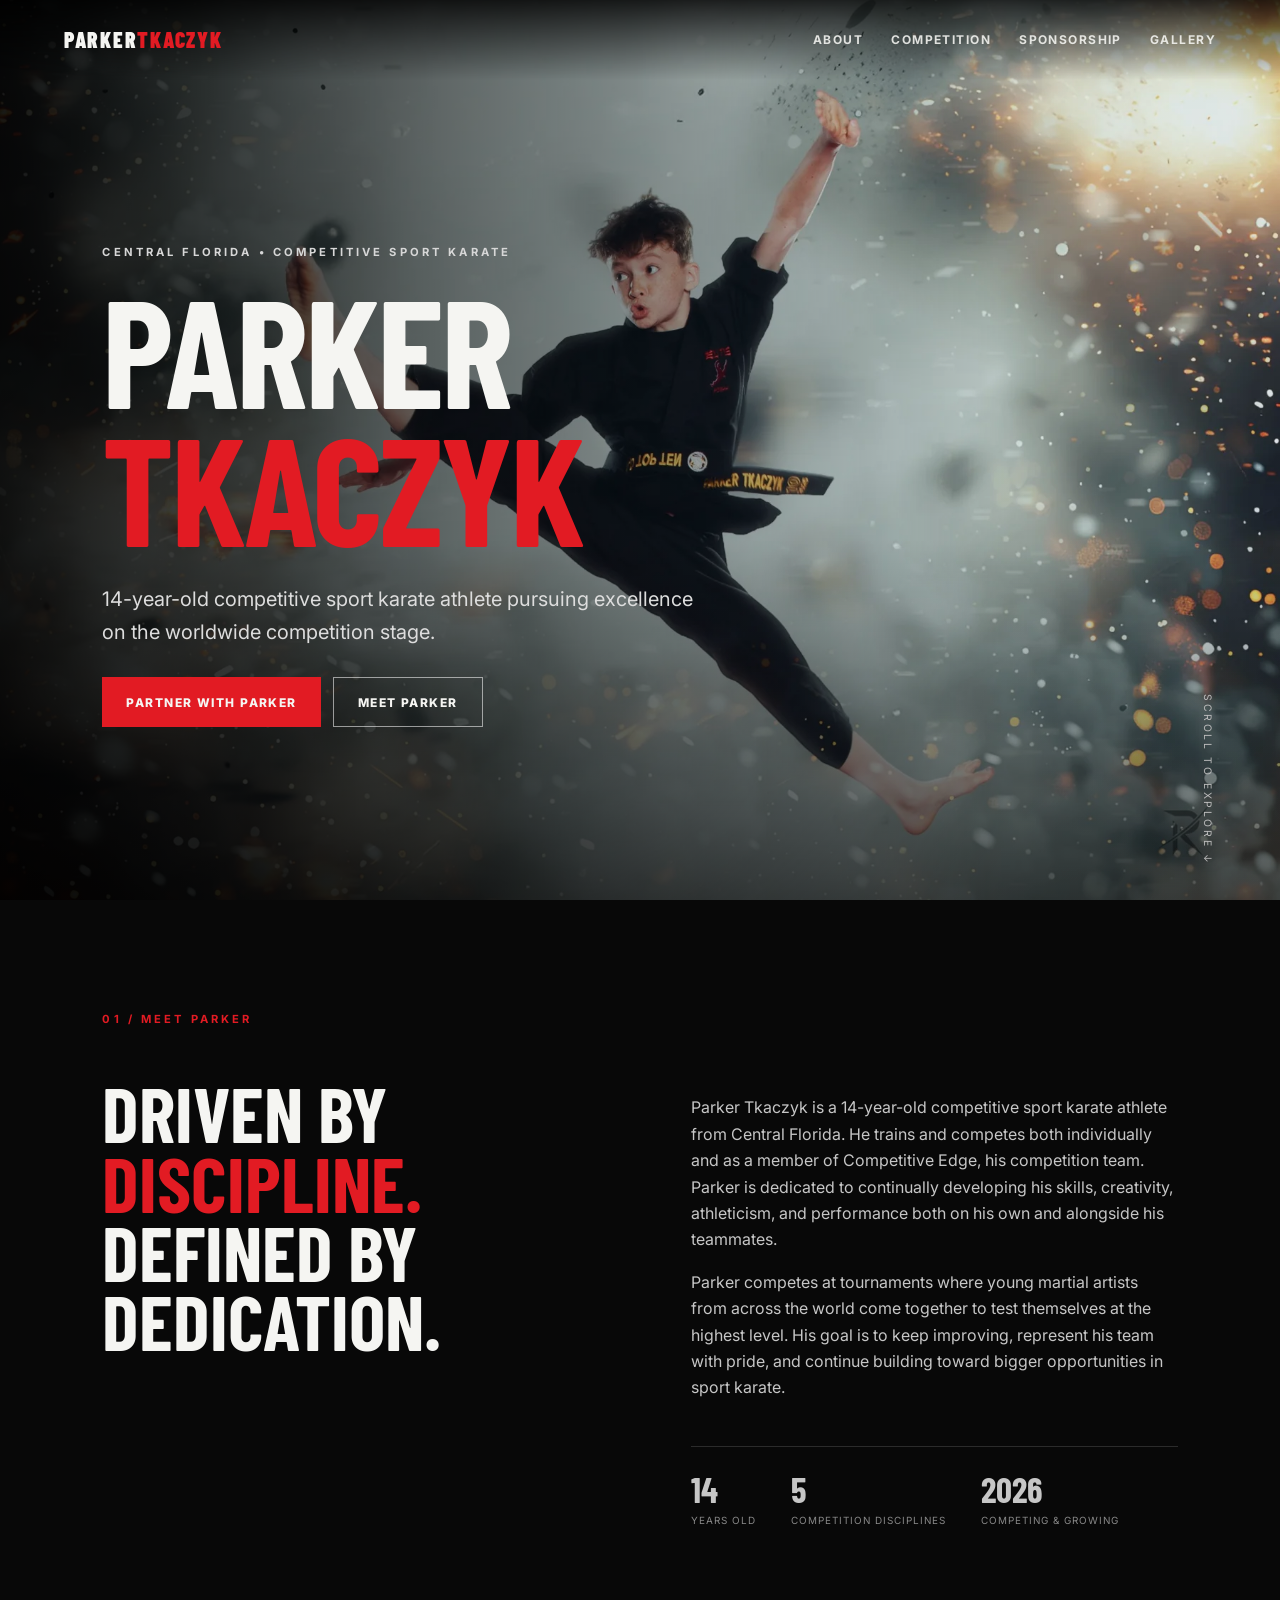
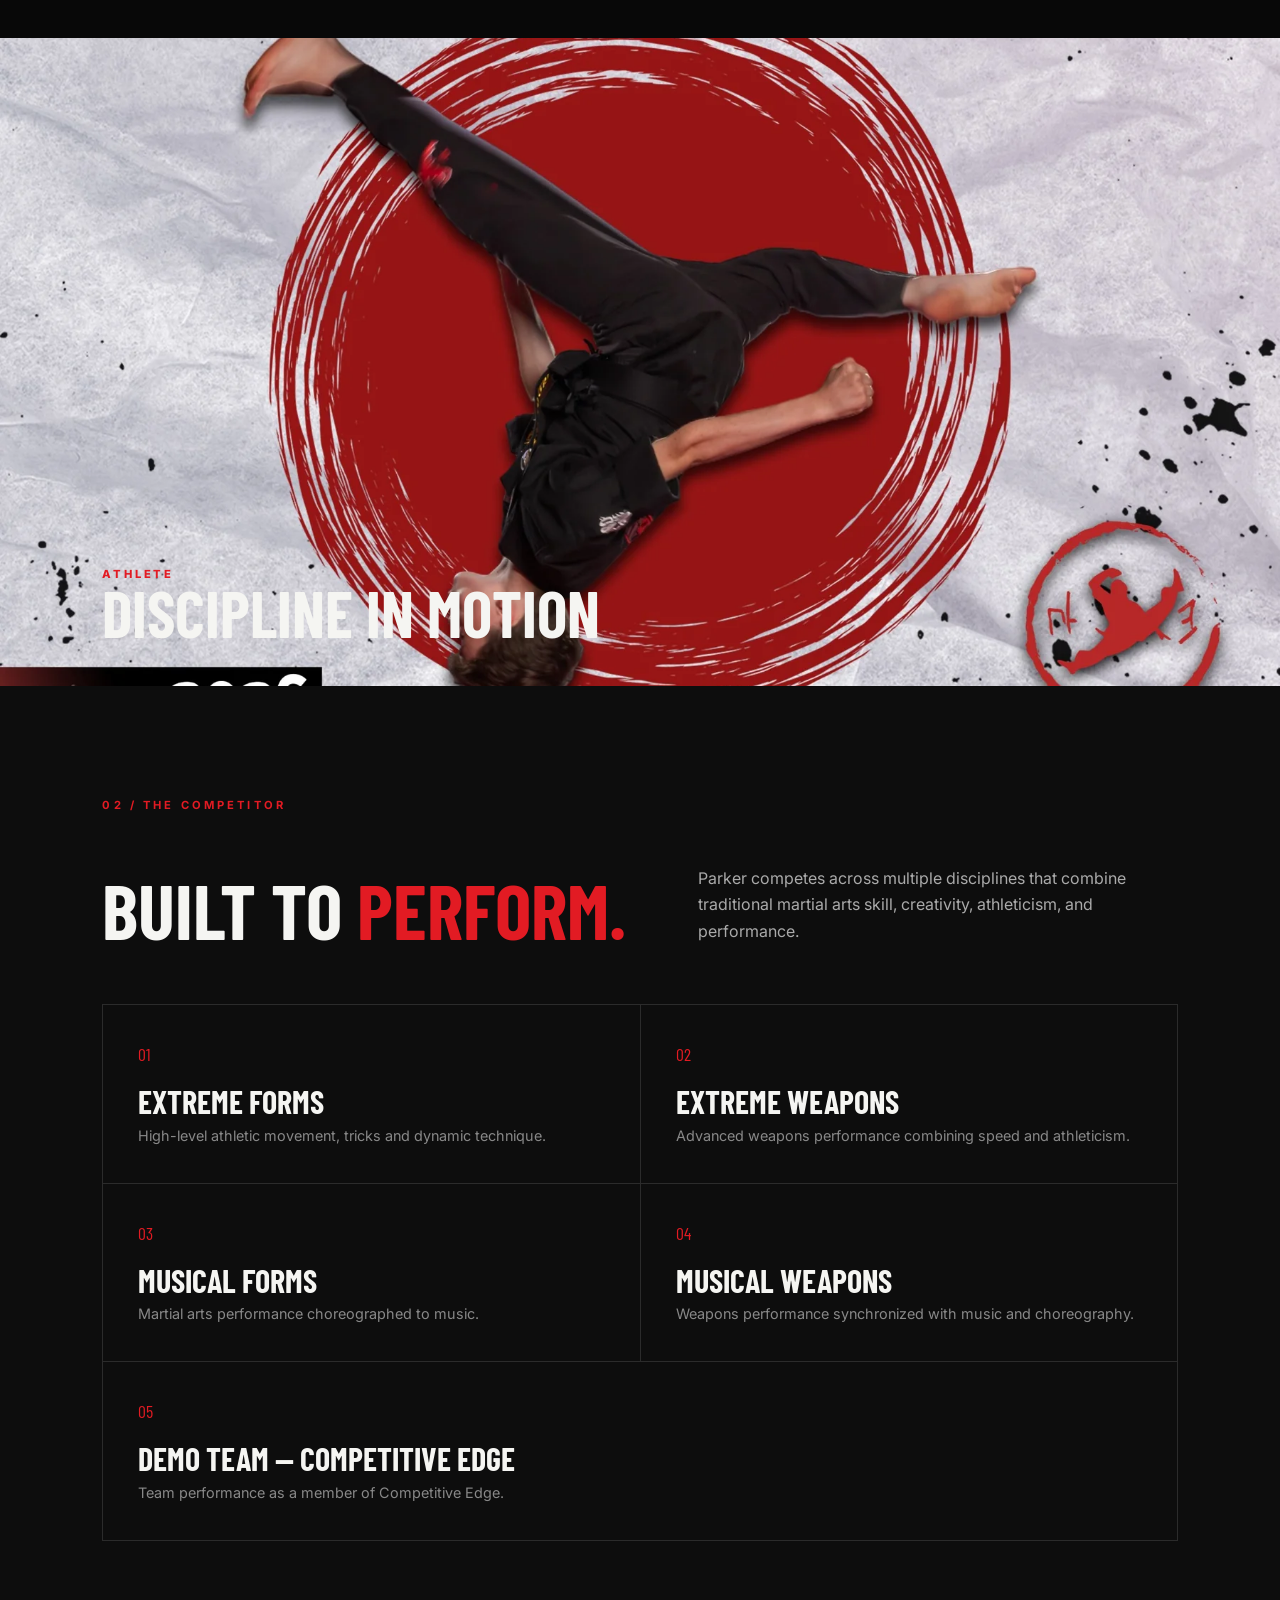
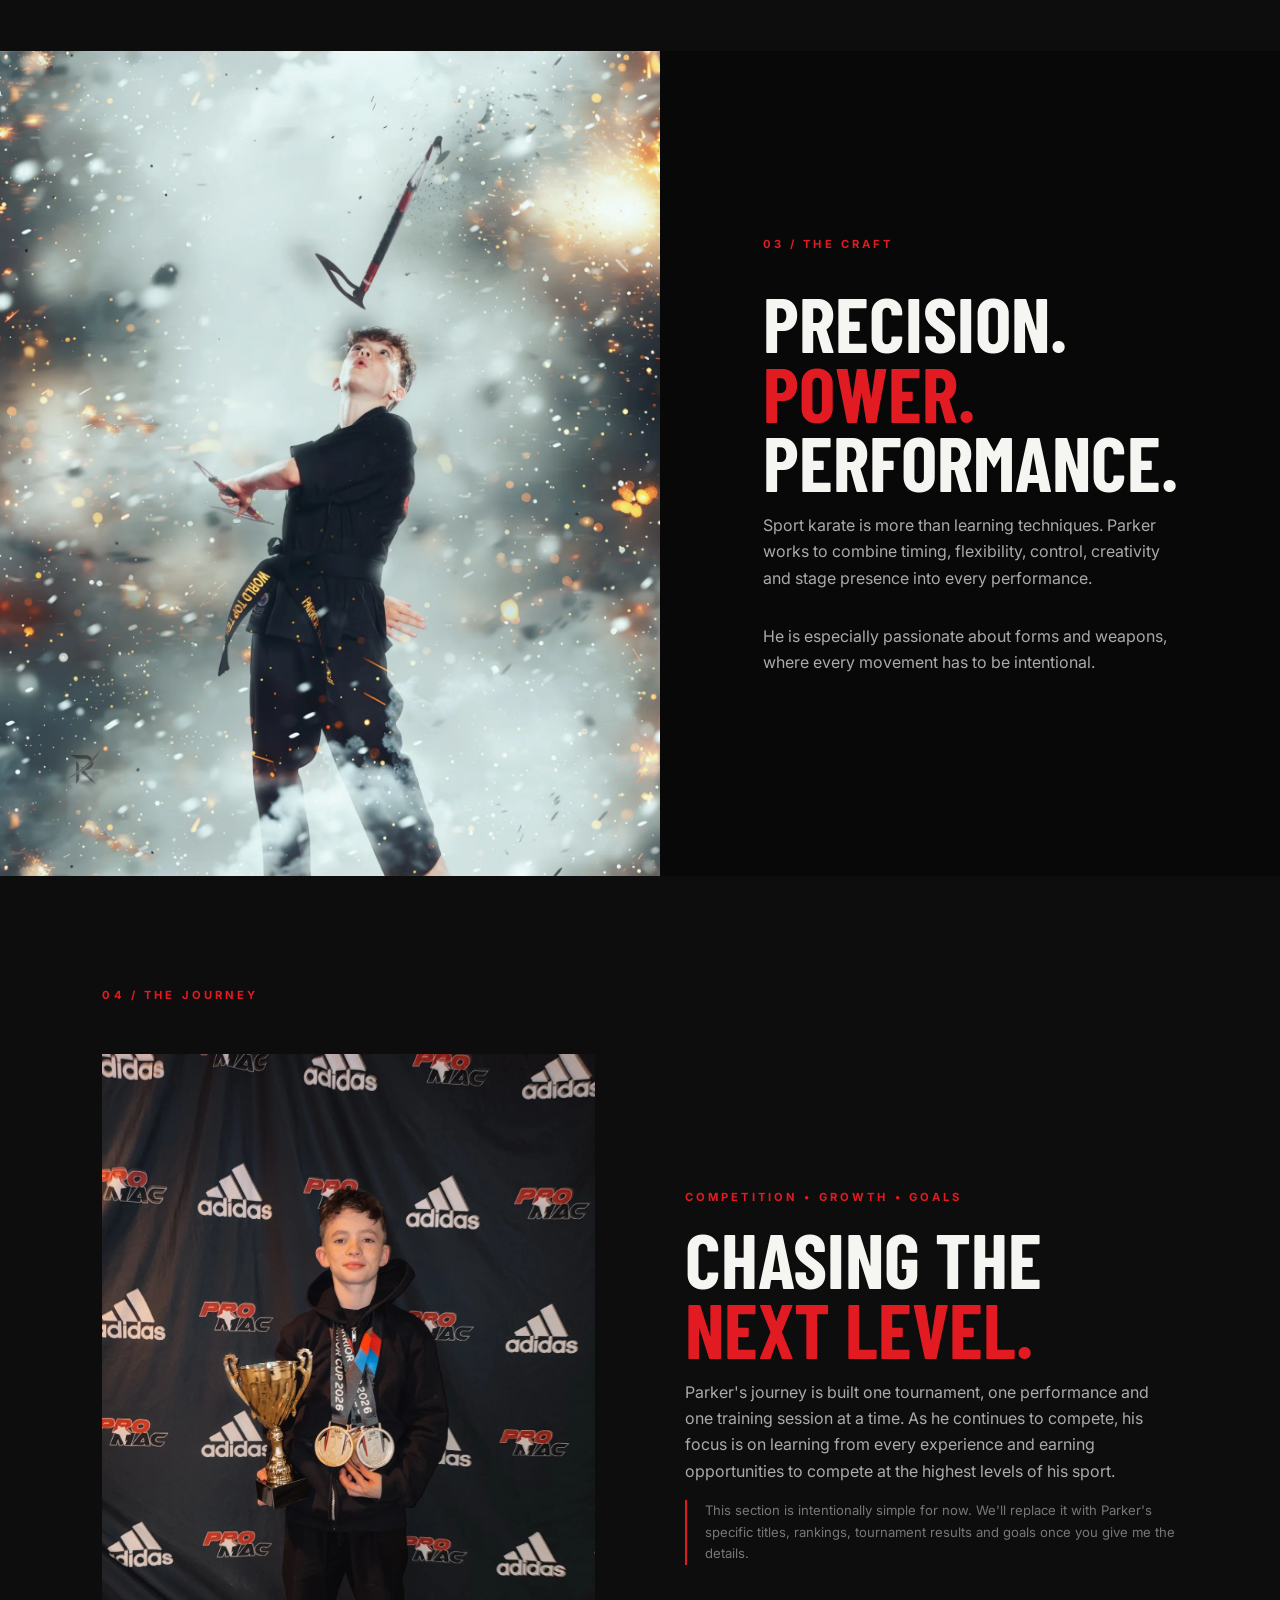
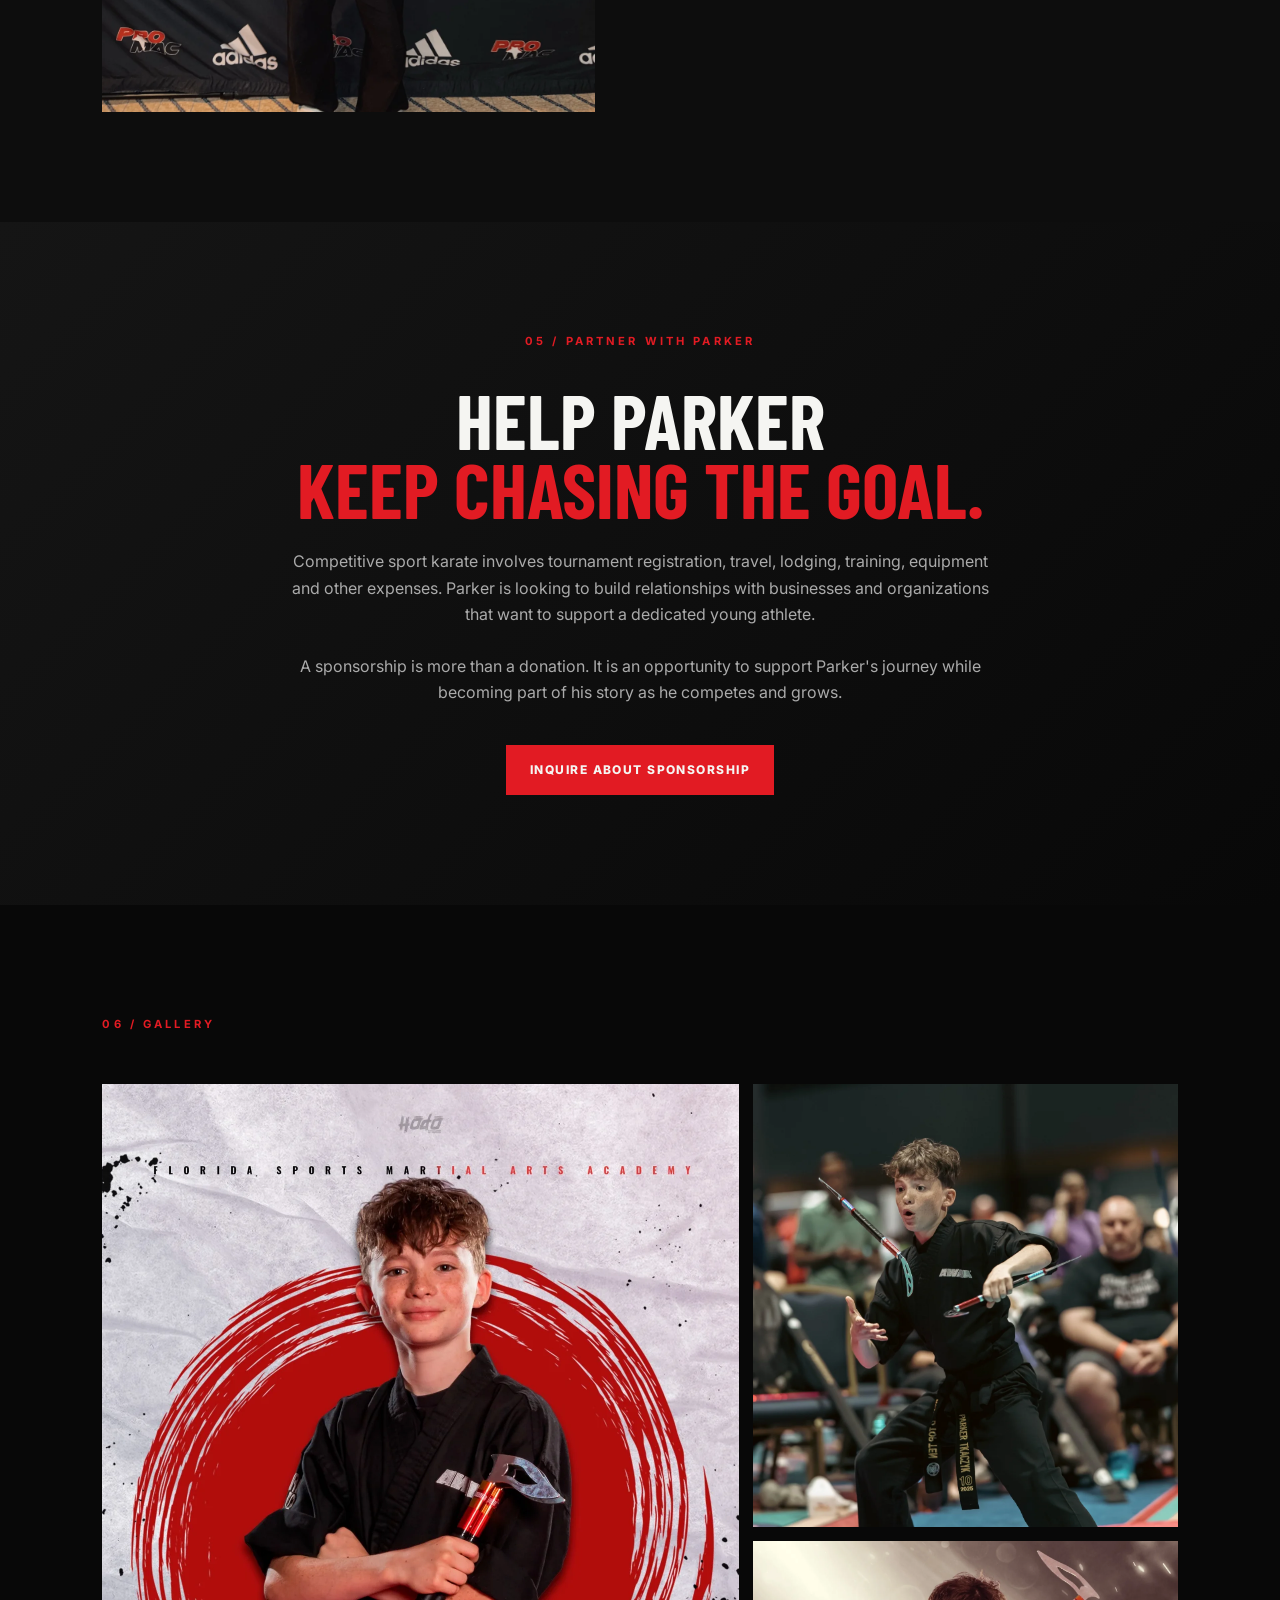
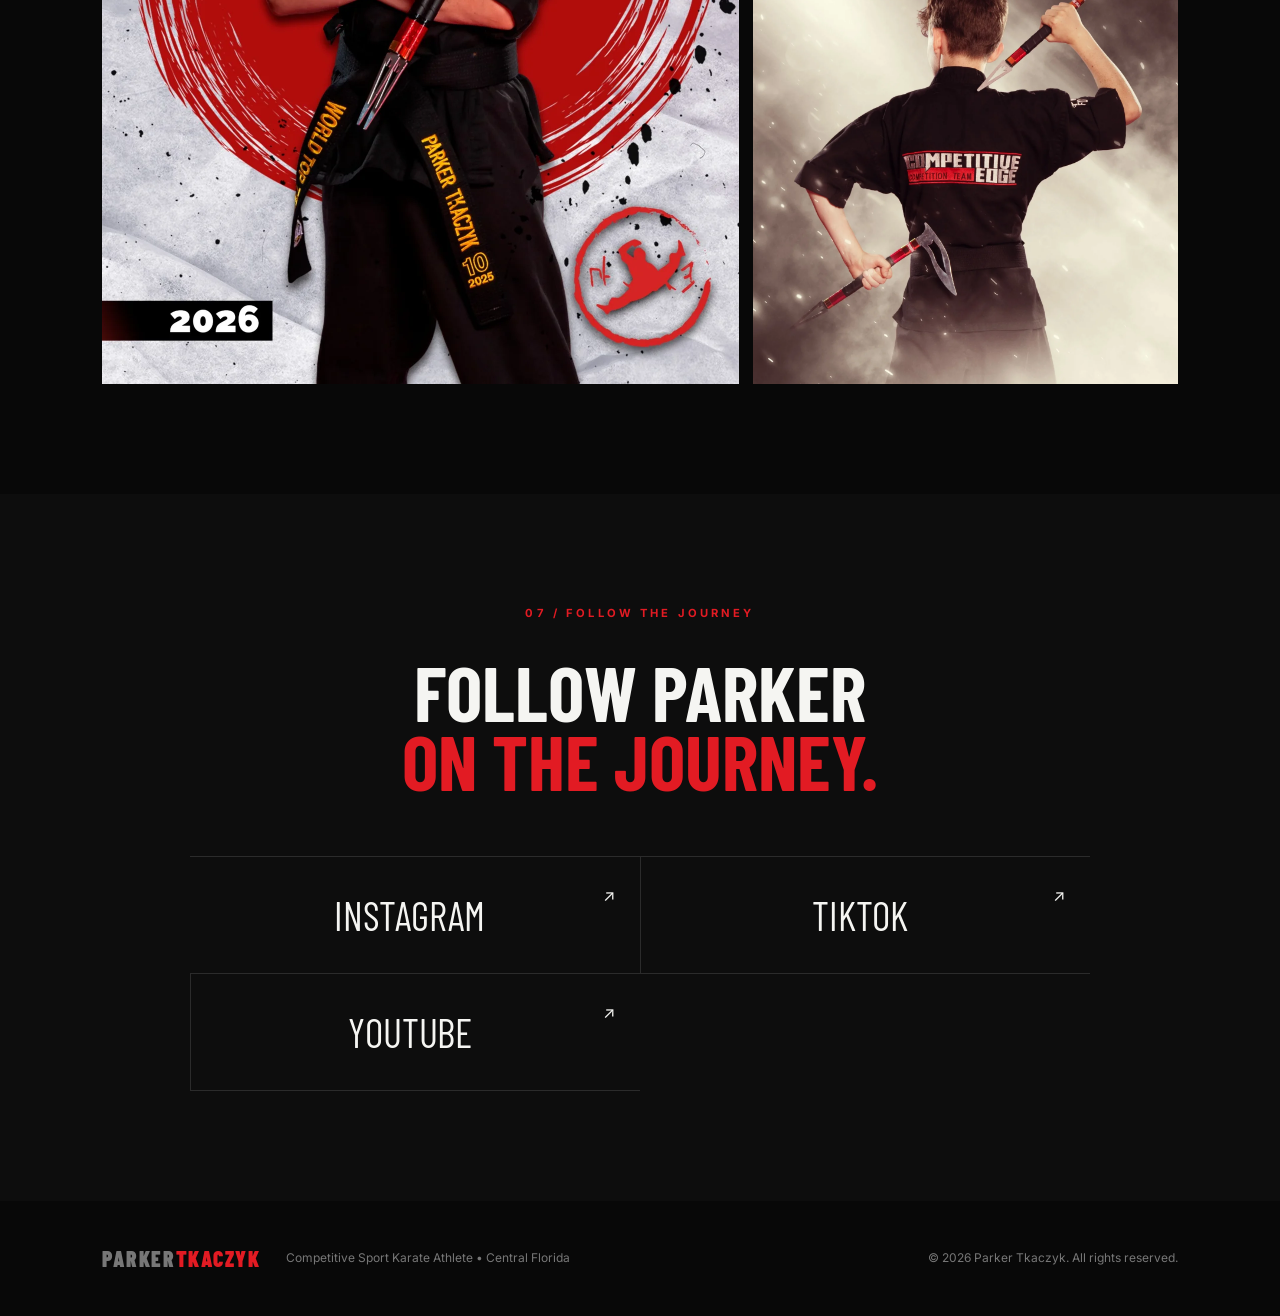
==== commit e5836283: "Update index.html" ====
--- a/index.html
+++ b/index.html
@@ -121,10 +121,11 @@
     <section class="social section">
       <div class="section-label">07 / FOLLOW THE JOURNEY</div>
       <h2>Follow Parker<br><span>on the journey.</span></h2>
-      <div class="social-links">
-        <a href="https://www.instagram.com/Parker_Tkaczyk/" target="_blank" rel="noopener">Instagram <span>↗</span></a>
-        <a href="https://www.tiktok.com/@_parkertkaczyk_" target="_blank" rel="noopener">TikTok <span>↗</span></a>
-      </div>
+     <div class="social-links">
+       <a href="https://www.instagram.com/Parker_Tkaczyk/" target="_blank" rel="noopener">Instagram <span>↗</span></a>
+       <a href="https://www.tiktok.com/@_parkertkaczyk_" target="_blank" rel="noopener">TikTok <span>↗</span></a>
+       <a href="https://www.youtube.com/@ParkerTkaczyk" target="_blank" rel="noopener">YouTube <span>↗</span></a>
+    </div>
     </section>
   </main>
 
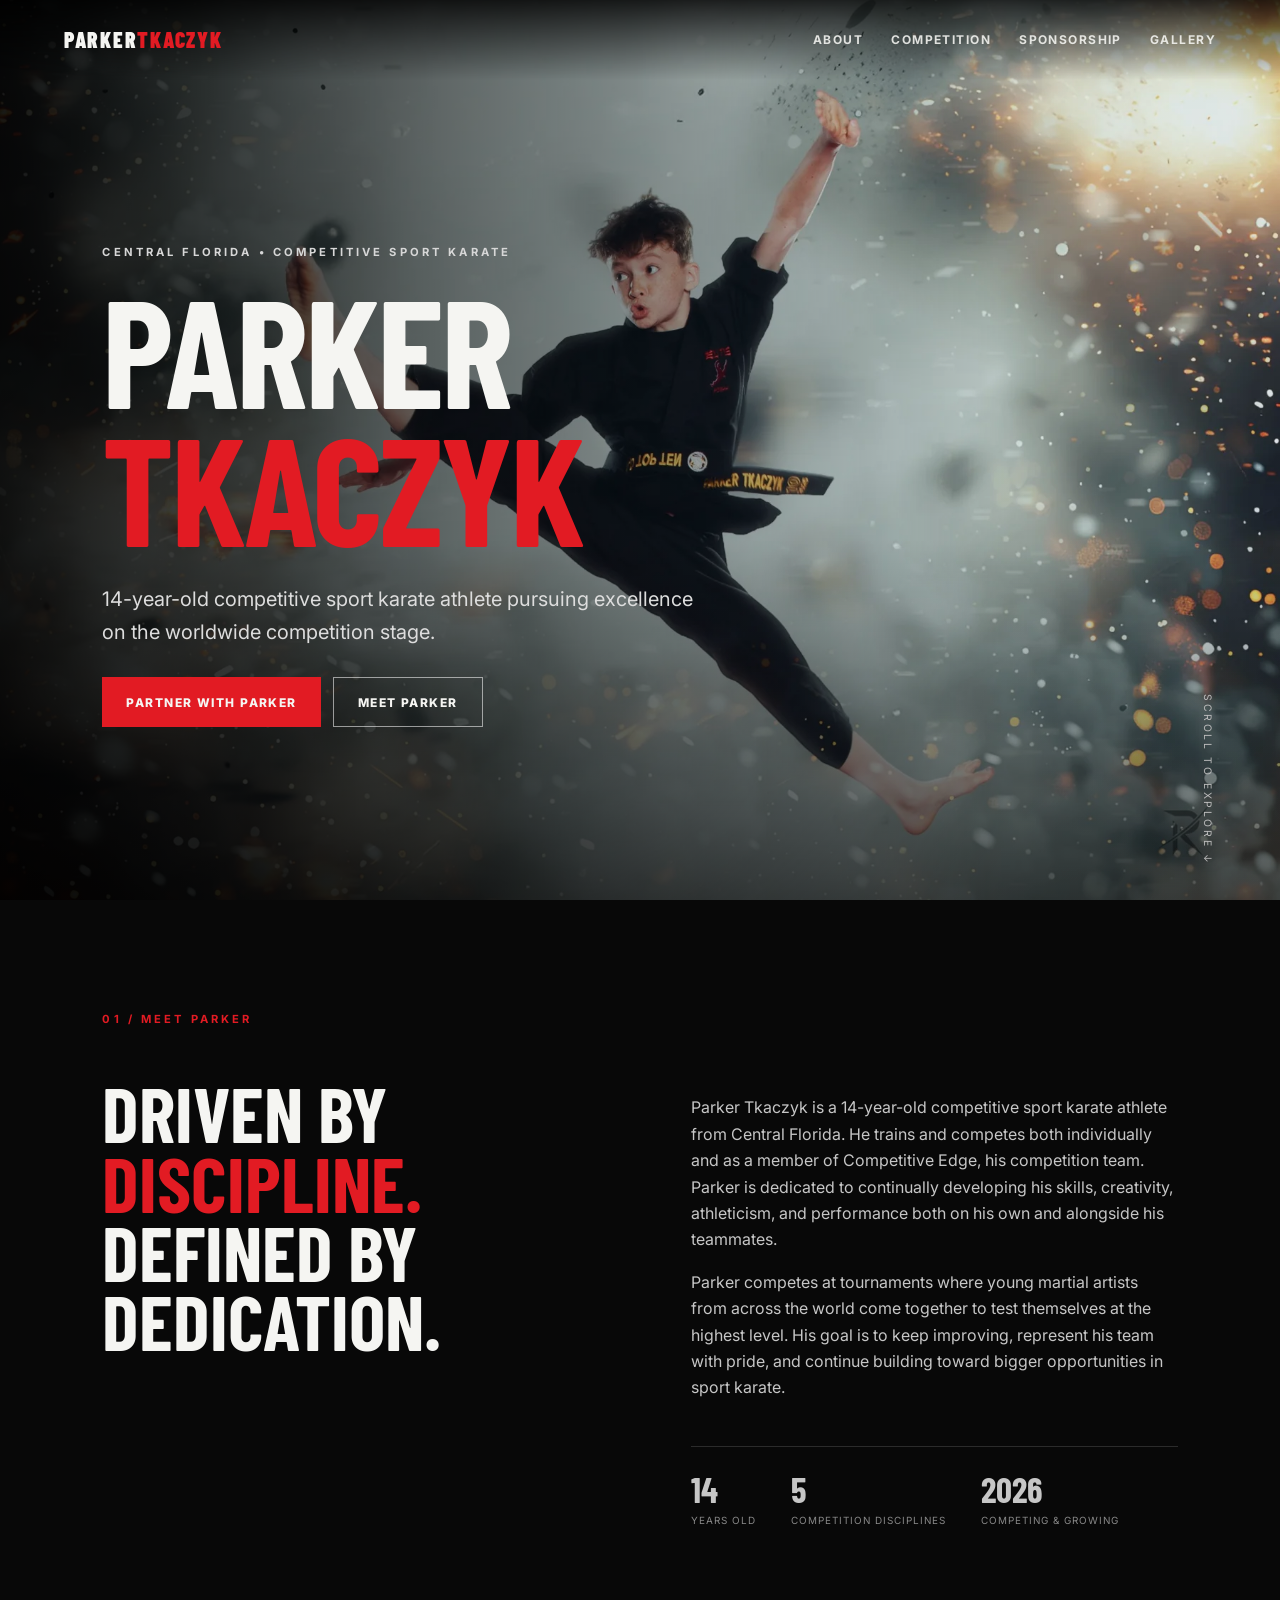
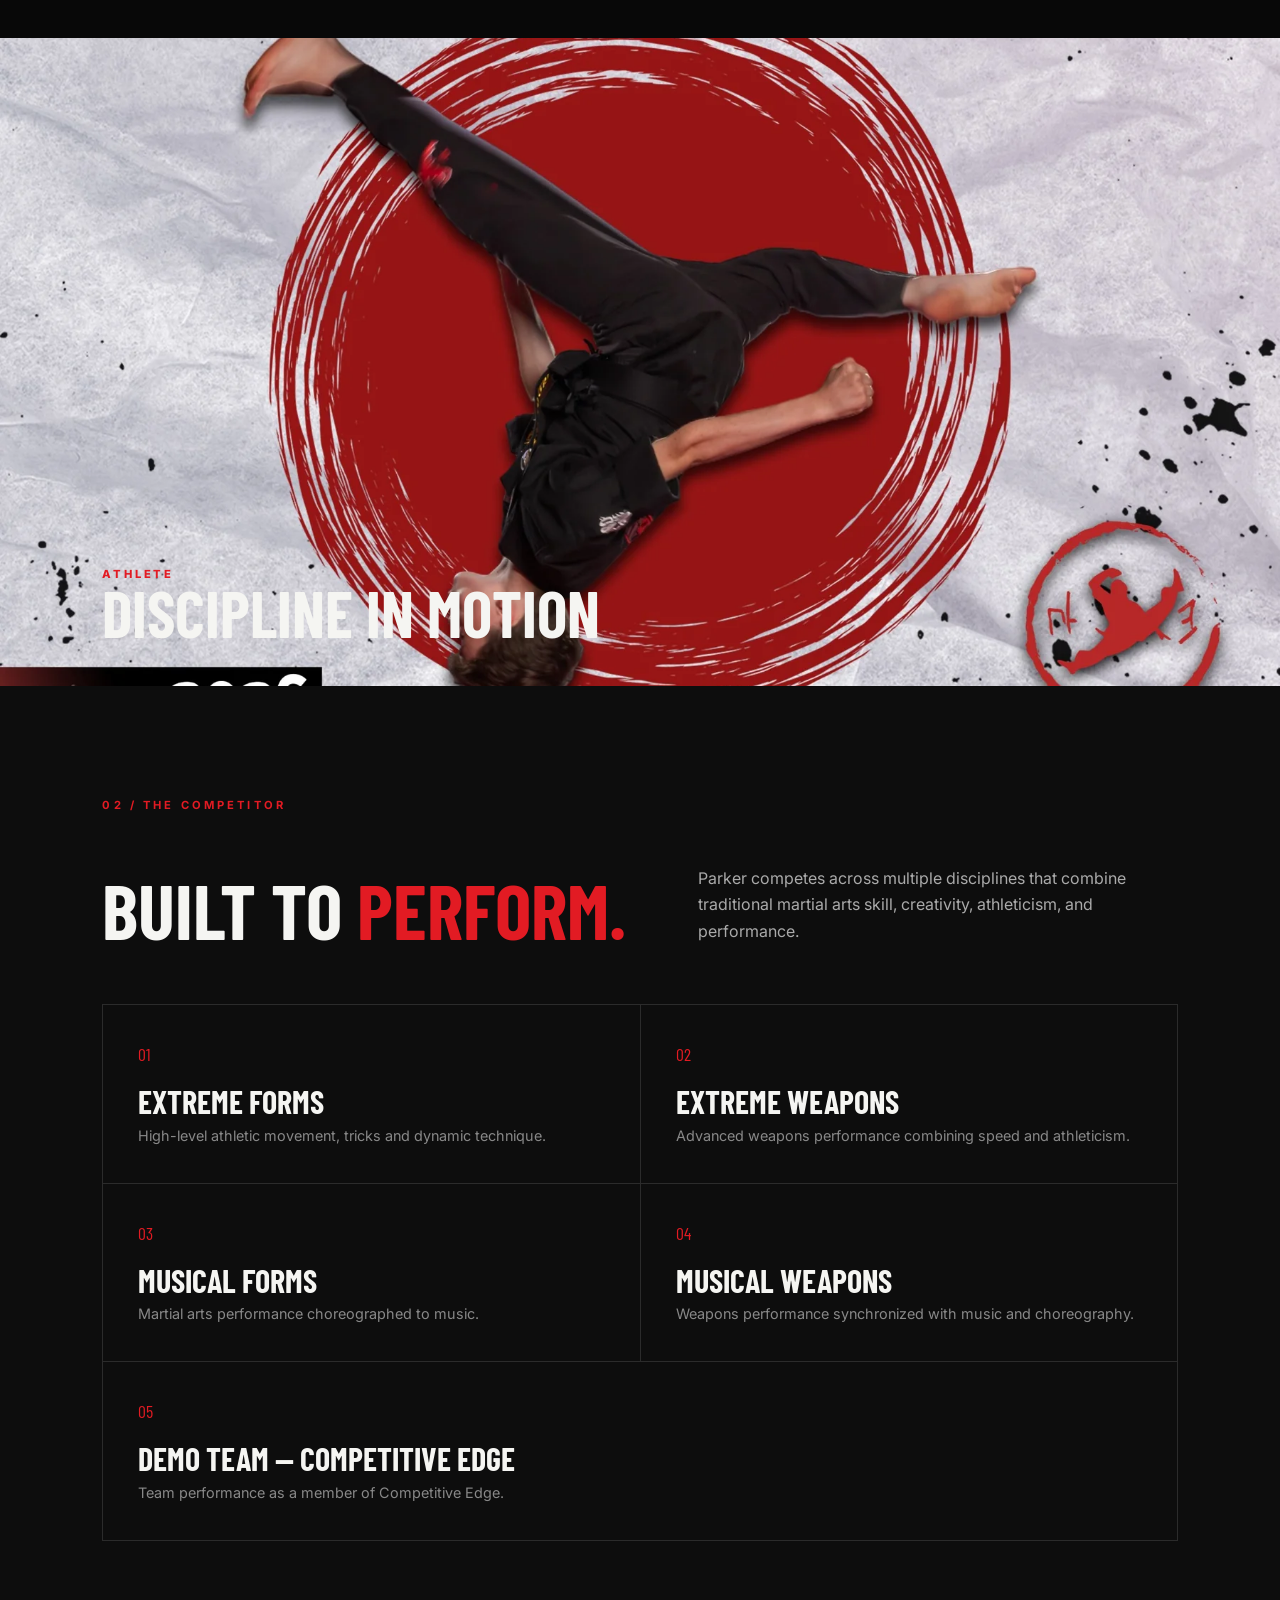
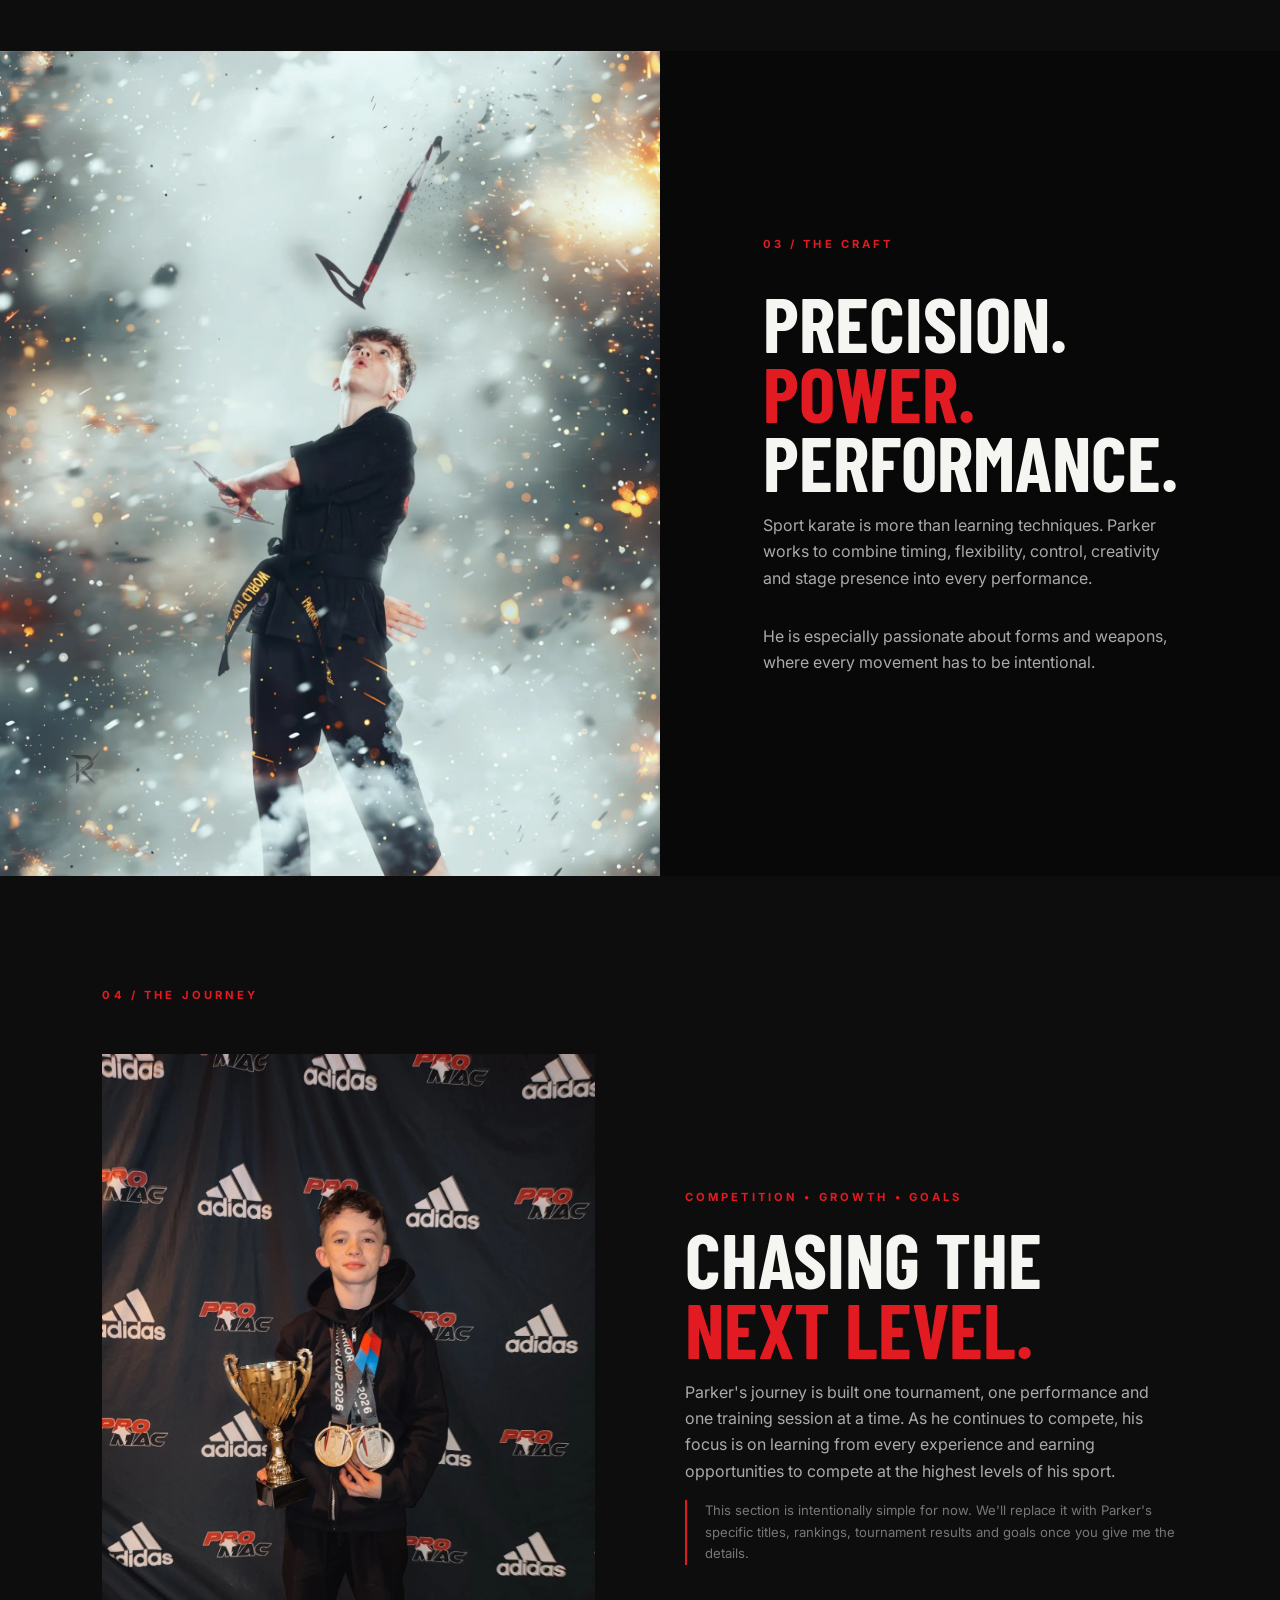
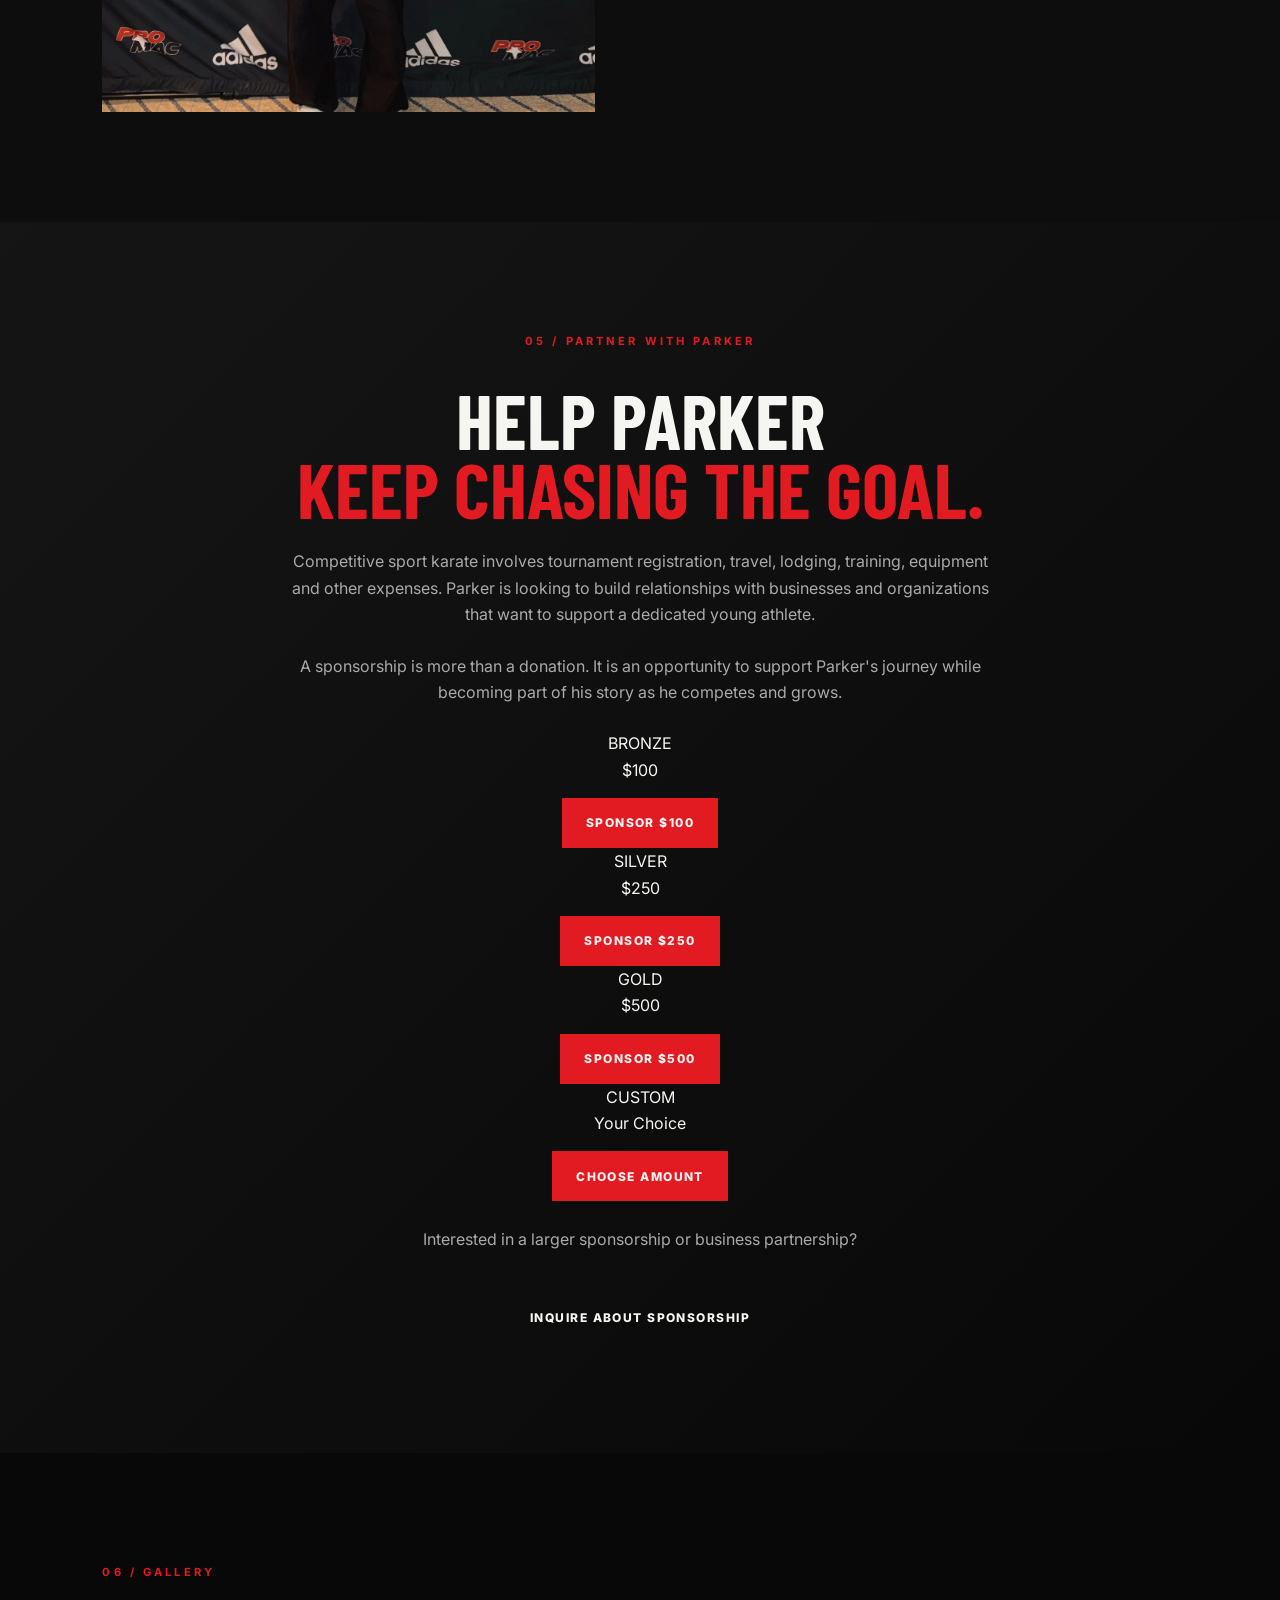
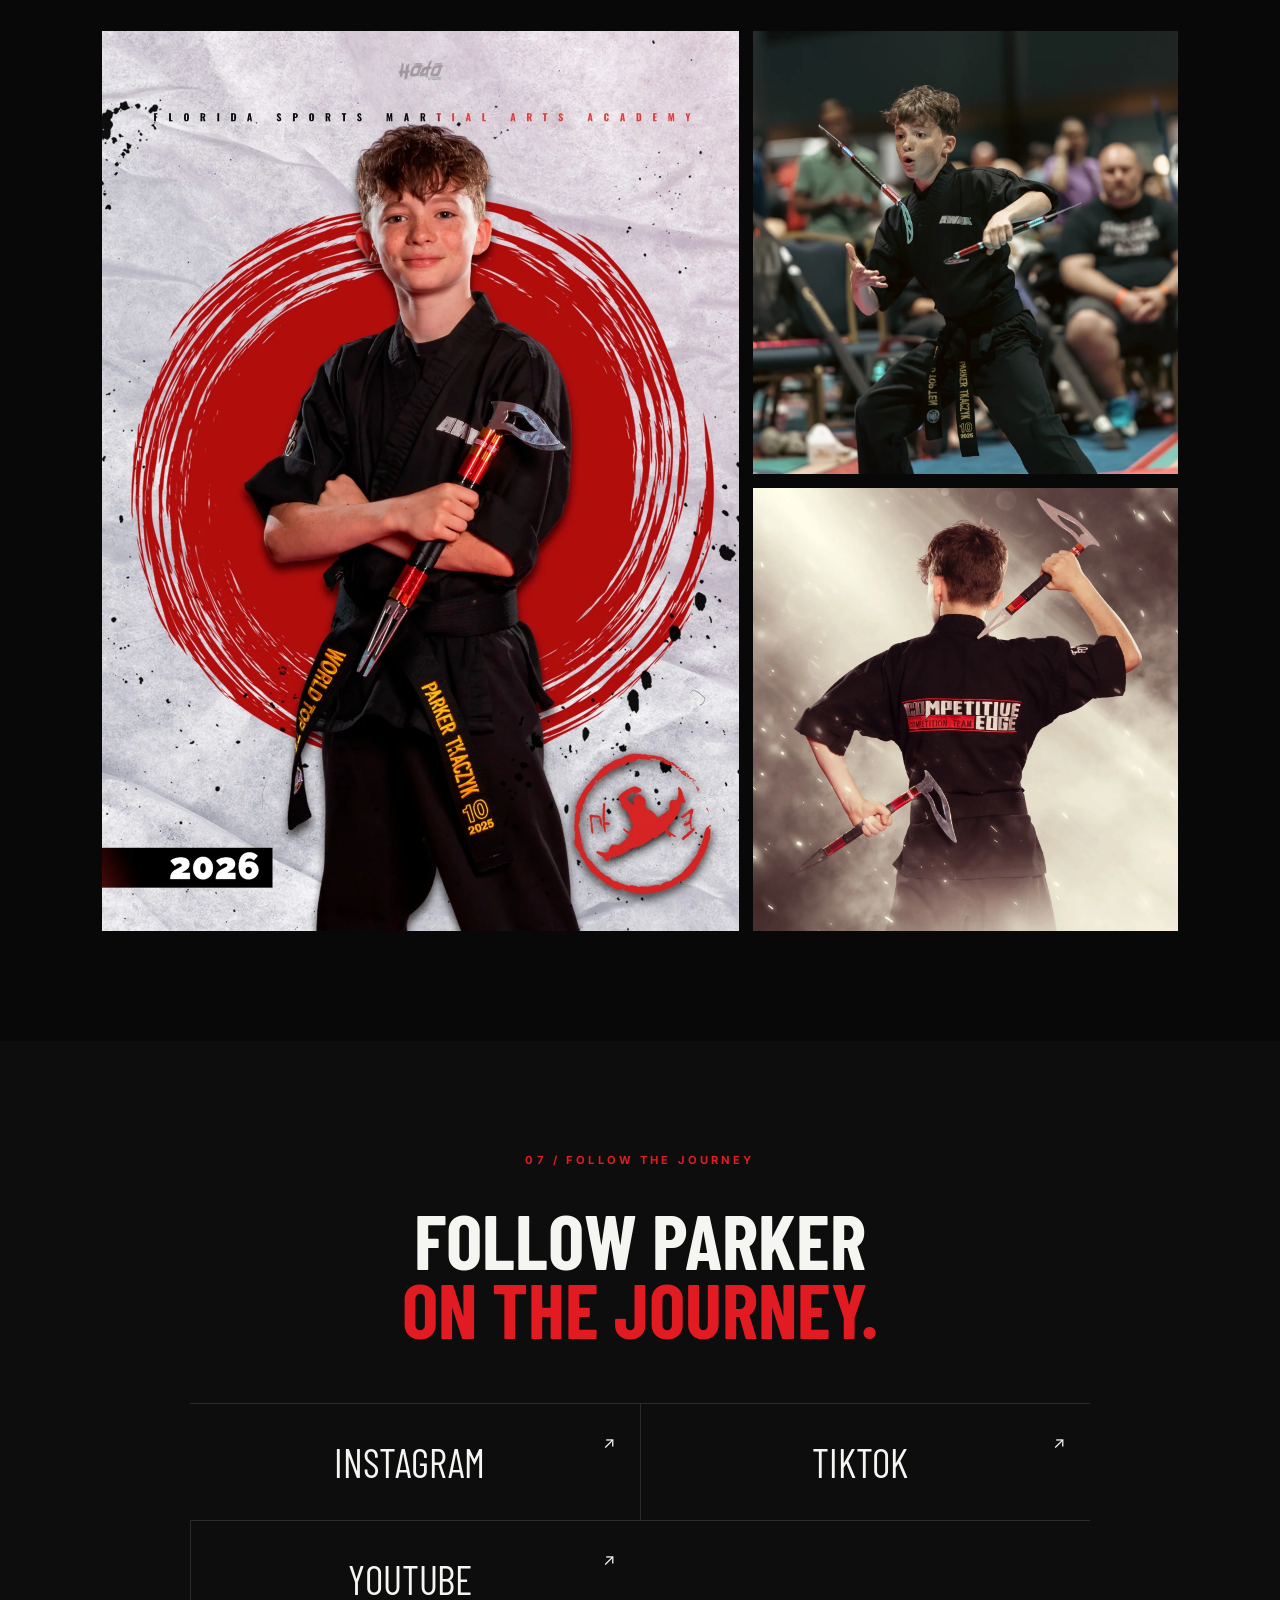
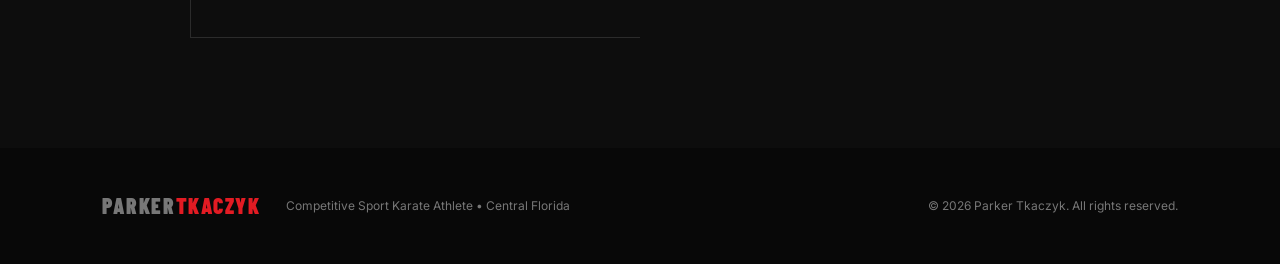
==== commit cad4be8d: "Update index.html" ====
--- a/index.html
+++ b/index.html
@@ -100,14 +100,84 @@
     </section>
 
     <section class="sponsor section" id="sponsor">
-      <div class="sponsor-inner">
-        <div class="section-label">05 / PARTNER WITH PARKER</div>
-        <h2>Help Parker<br><span>keep chasing the goal.</span></h2>
-        <p>Competitive sport karate involves tournament registration, travel, lodging, training, equipment and other expenses. Parker is looking to build relationships with businesses and organizations that want to support a dedicated young athlete.</p>
-        <p>A sponsorship is more than a donation. It is an opportunity to support Parker's journey while becoming part of his story as he competes and grows.</p>
-        <a class="button button-primary" href="mailto:parkertkaczyk@gmail.com?subject=Parker%20Tkaczyk%20Sponsorship%20Inquiry">Inquire About Sponsorship</a>
-      </div>
-    </section>
+  <div class="sponsor-inner">
+    <div class="section-label">05 / PARTNER WITH PARKER</div>
+
+    <h2>Help Parker<br><span>keep chasing the goal.</span></h2>
+
+    <p>
+      Competitive sport karate involves tournament registration, travel,
+      lodging, training, equipment and other expenses. Parker is looking to
+      build relationships with businesses and organizations that want to
+      support a dedicated young athlete.
+    </p>
+
+    <p>
+      A sponsorship is more than a donation. It is an opportunity to support
+      Parker's journey while becoming part of his story as he competes and grows.
+    </p>
+
+    <div class="sponsor-options">
+
+      <div class="sponsor-card">
+        <div class="sponsor-level">BRONZE</div>
+        <div class="sponsor-amount">$100</div>
+        <a class="button button-primary"
+           href="https://buy.stripe.com/9B614p2Rrfqj6bQa2RfEk00"
+           target="_blank"
+           rel="noopener">
+          Sponsor $100
+        </a>
+      </div>
+
+      <div class="sponsor-card">
+        <div class="sponsor-level">SILVER</div>
+        <div class="sponsor-amount">$250</div>
+        <a class="button button-primary"
+           href="https://buy.stripe.com/fZu4gB3Vvce77fU8YNfEk01"
+           target="_blank"
+           rel="noopener">
+          Sponsor $250
+        </a>
+      </div>
+
+      <div class="sponsor-card">
+        <div class="sponsor-level">GOLD</div>
+        <div class="sponsor-amount">$500</div>
+        <a class="button button-primary"
+           href="https://buy.stripe.com/00w28tgIhemf6bQdf3fEk02"
+           target="_blank"
+           rel="noopener">
+          Sponsor $500
+        </a>
+      </div>
+
+      <div class="sponsor-card">
+        <div class="sponsor-level">CUSTOM</div>
+        <div class="sponsor-amount">Your Choice</div>
+        <a class="button button-primary"
+           href="https://buy.stripe.com/3cI8wR63D3HBcAe6QFfEk03"
+           target="_blank"
+           rel="noopener">
+          Choose Amount
+        </a>
+      </div>
+
+    </div>
+
+    <div class="sponsor-contact">
+      <p>
+        Interested in a larger sponsorship or business partnership?
+      </p>
+
+      <a class="button button-secondary"
+         href="mailto:parkertkaczyk@gmail.com?subject=Parker%20Tkaczyk%20Sponsorship%20Inquiry">
+        Inquire About Sponsorship
+      </a>
+    </div>
+
+  </div>
+</section>
 
     <section class="gallery section" id="gallery">
       <div class="section-label">06 / GALLERY</div>
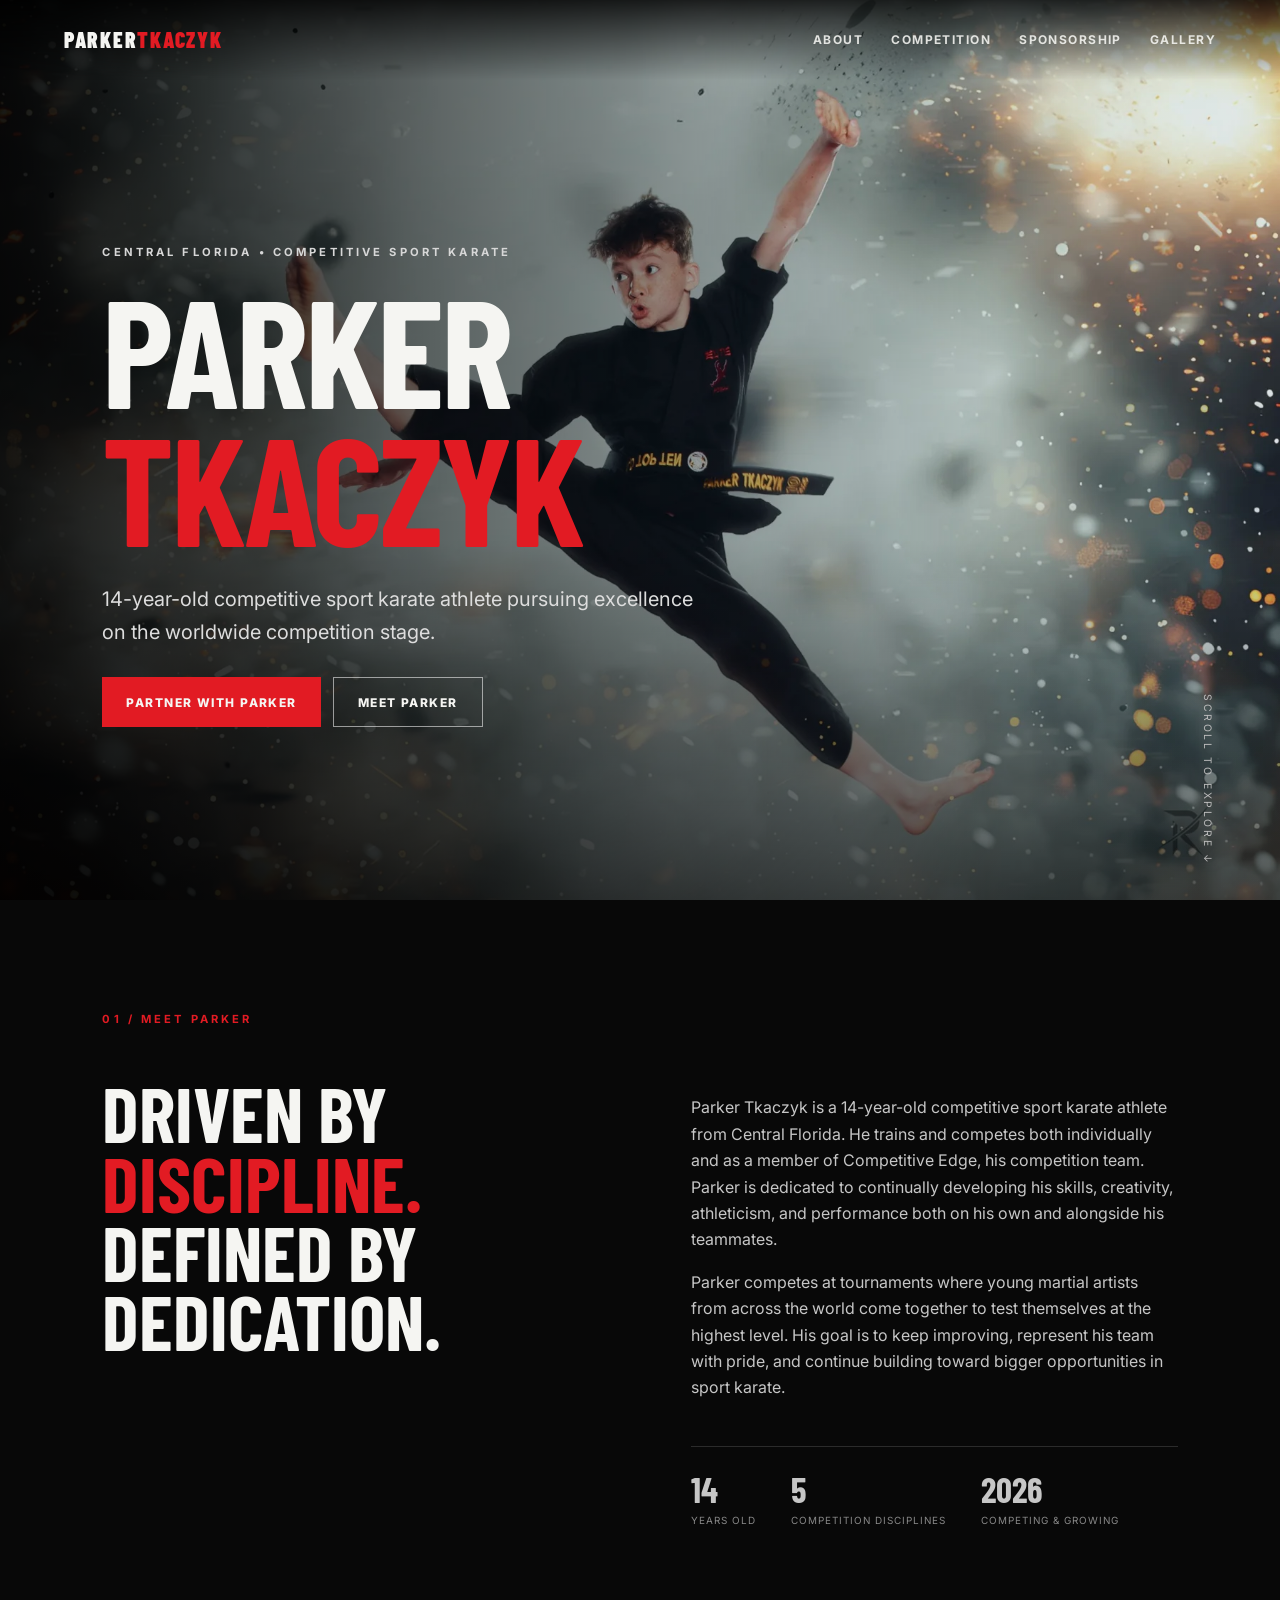
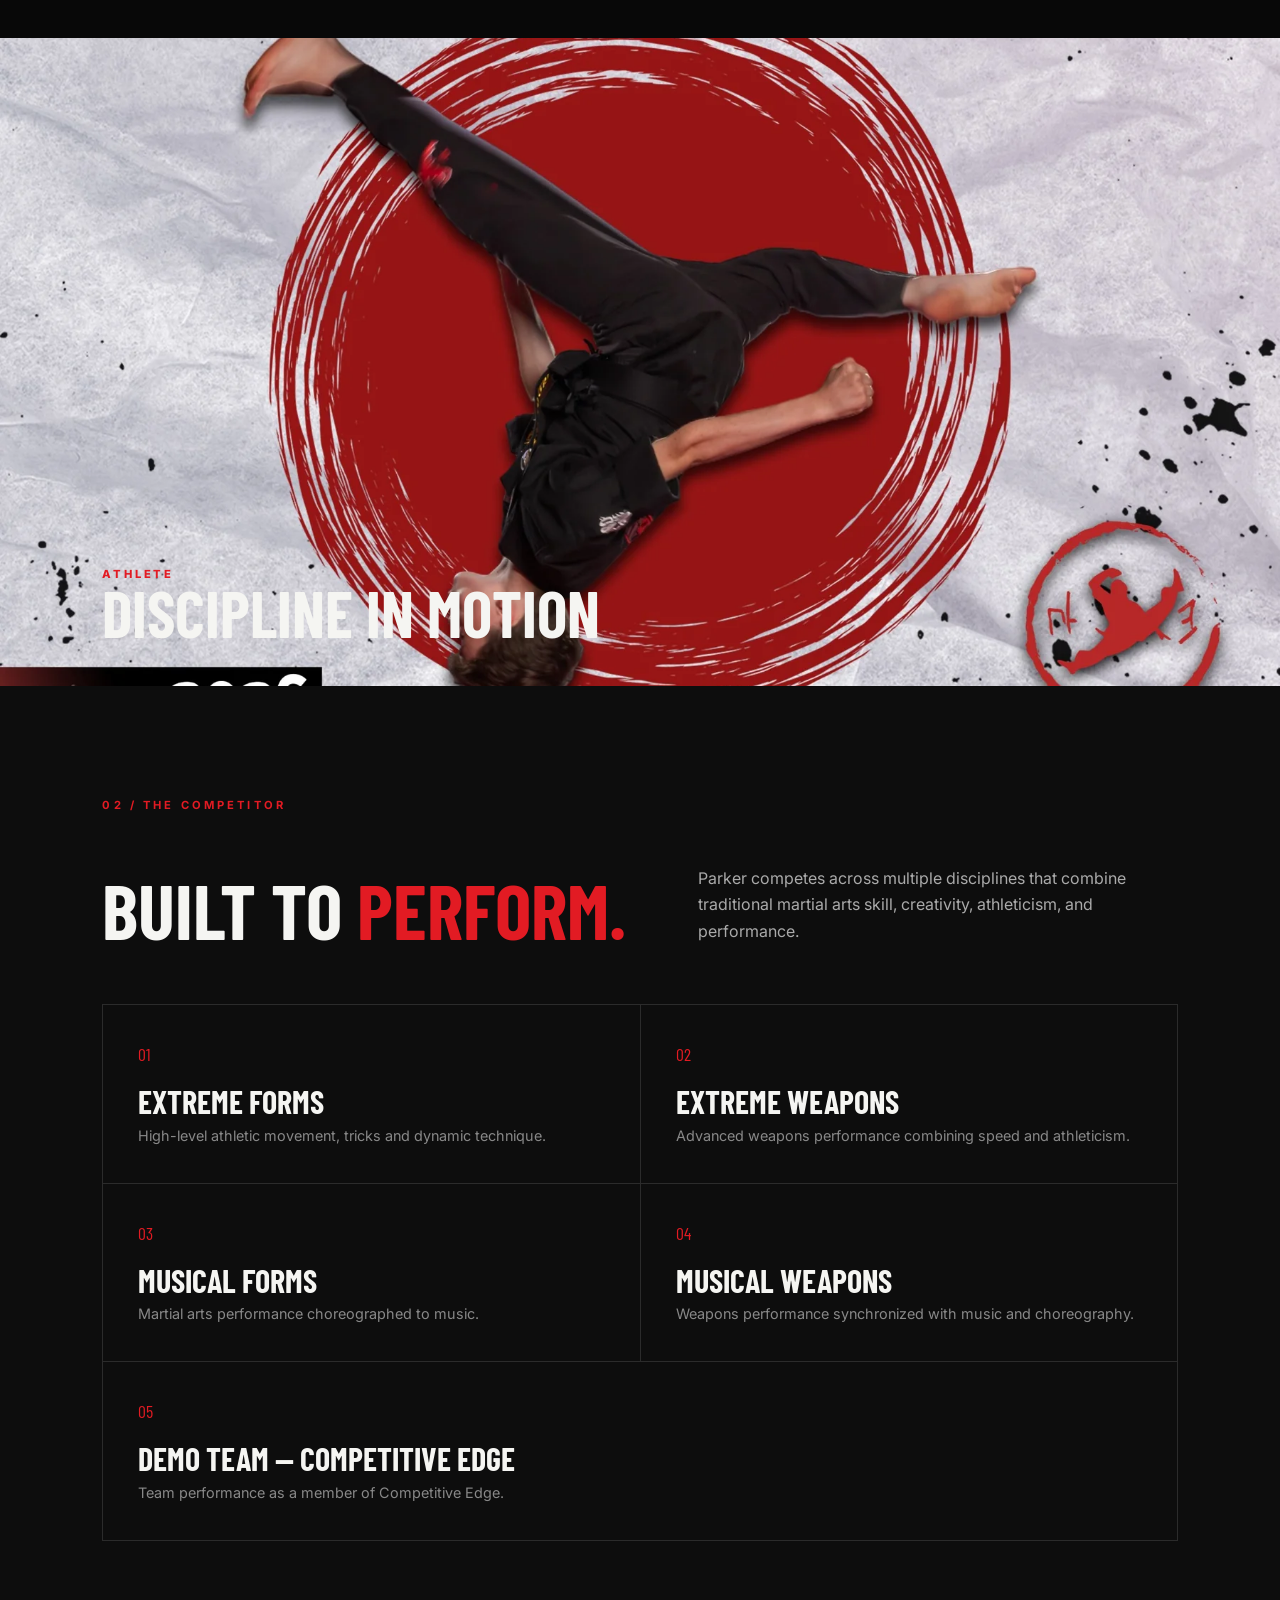
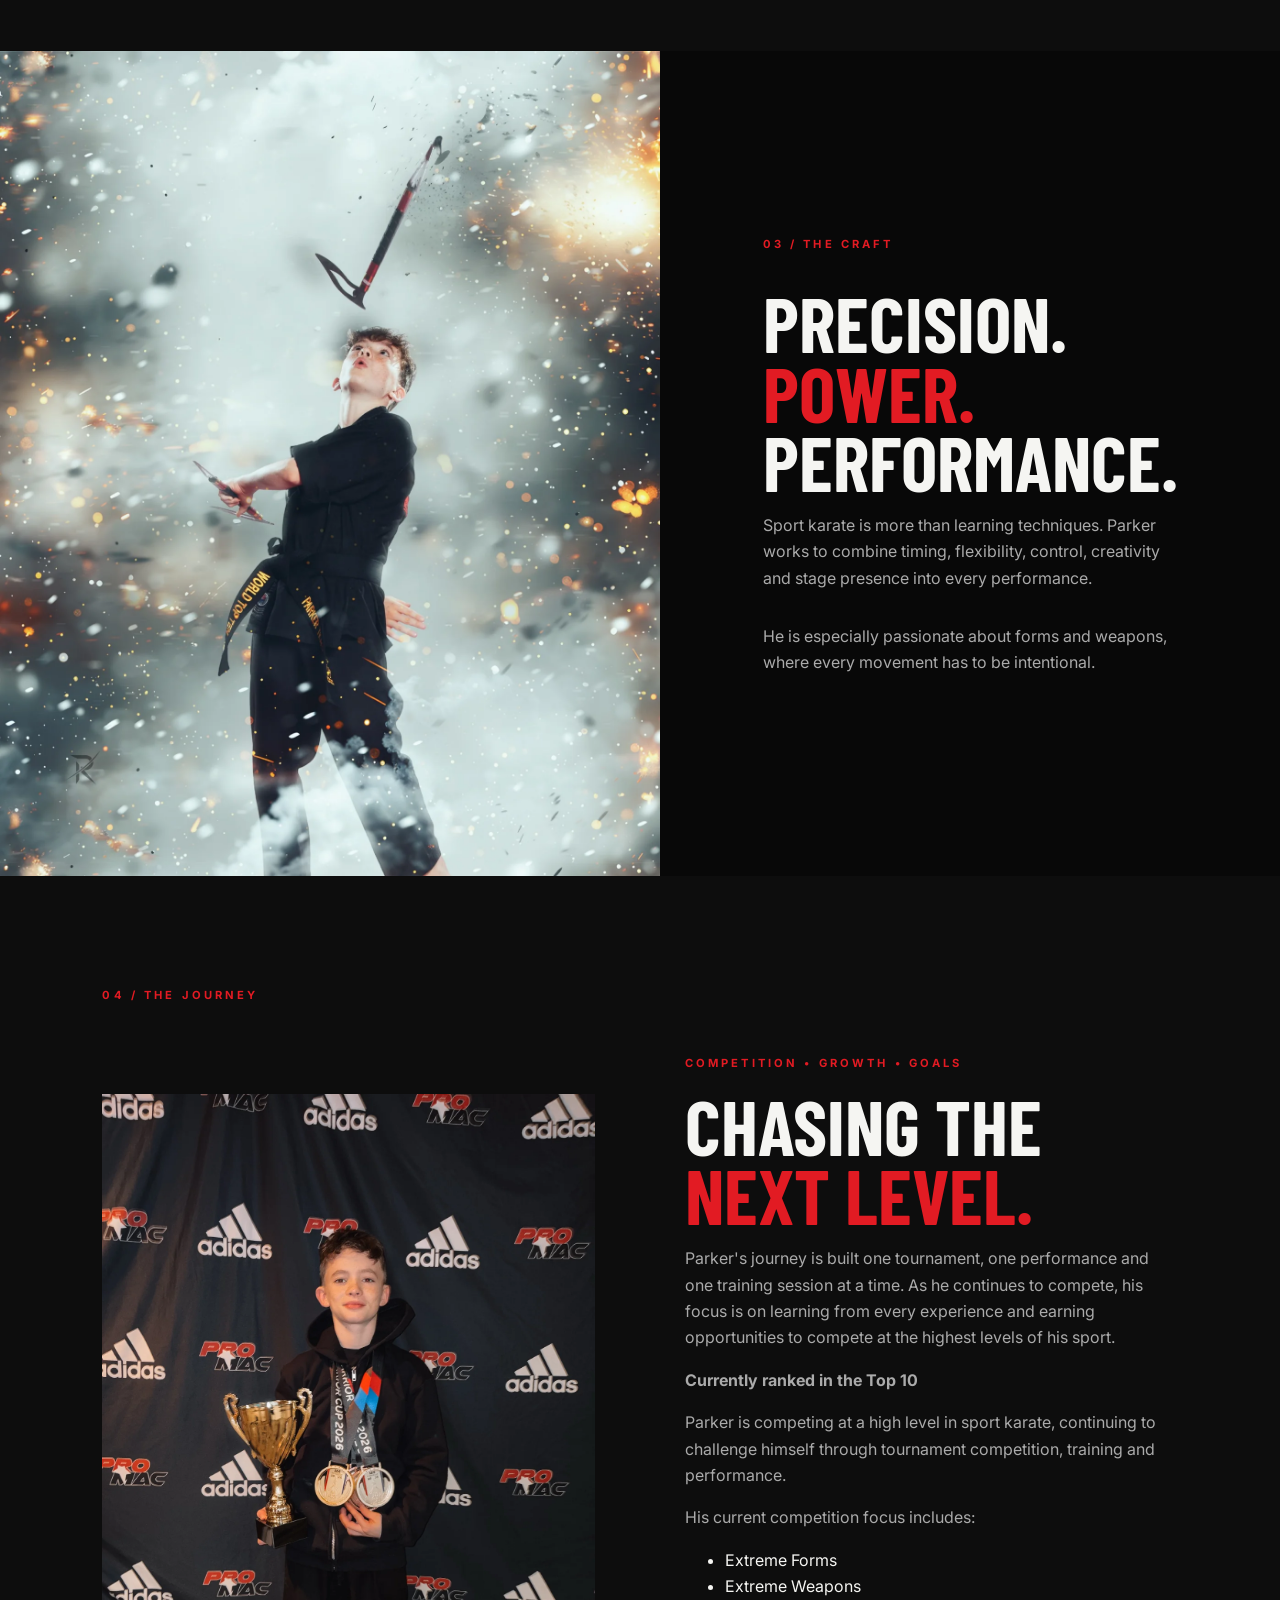
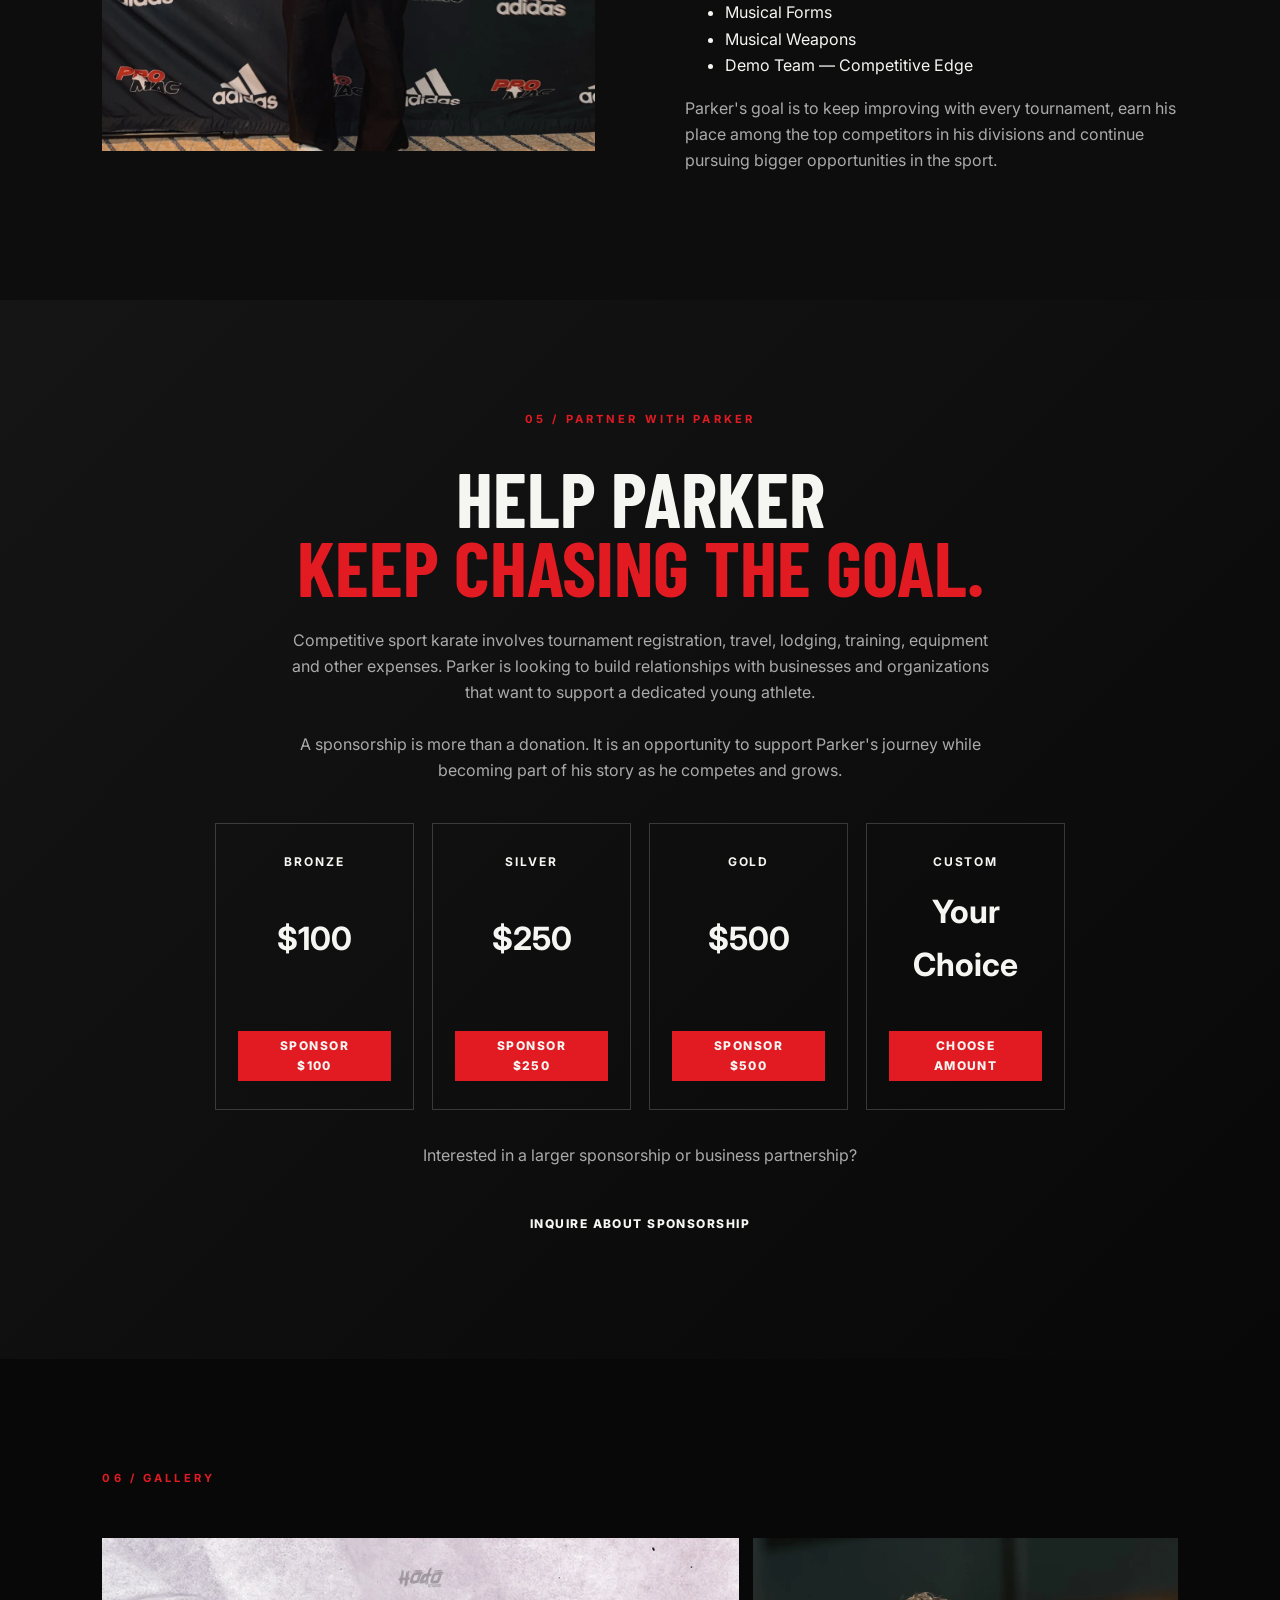
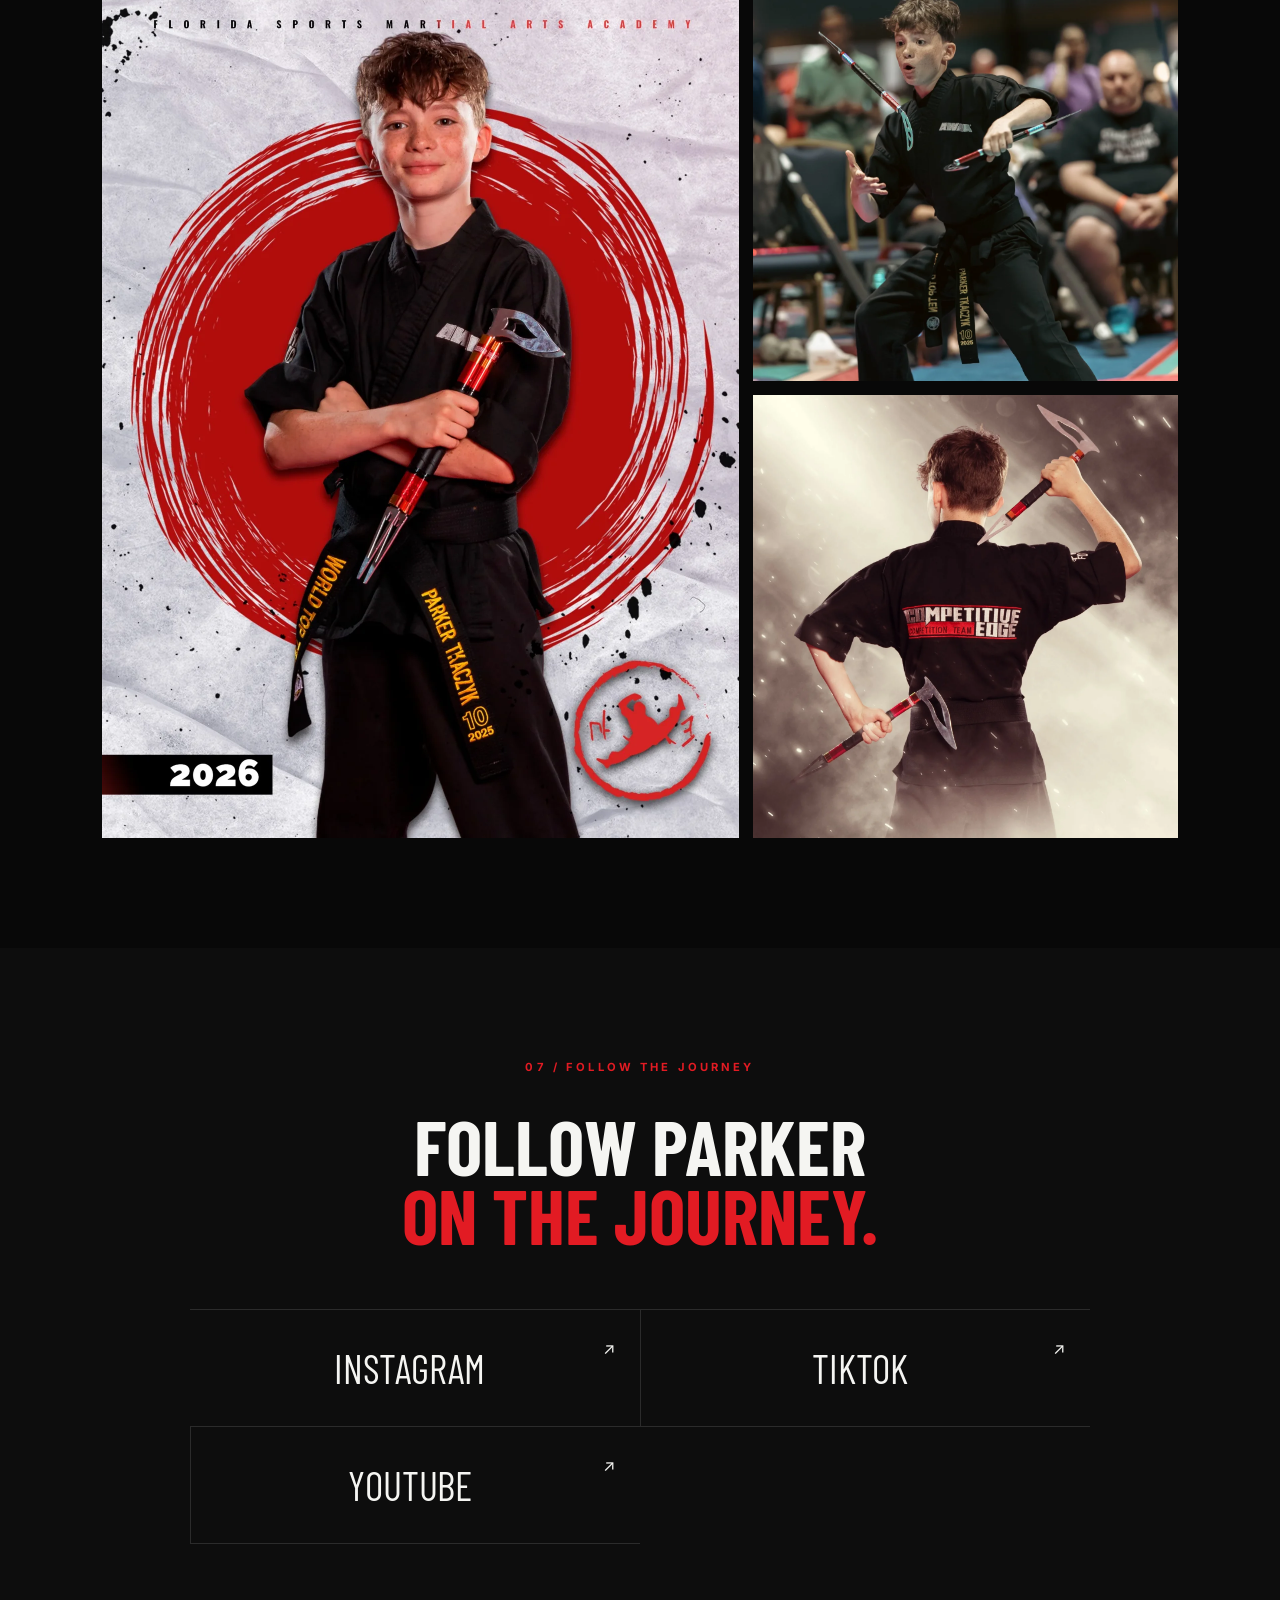
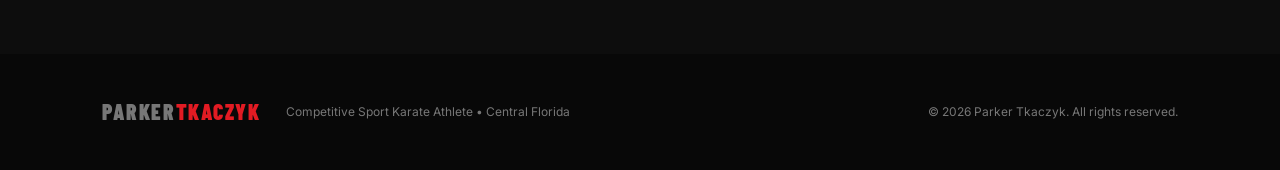
==== commit 2033c98f: "Update index.html" ====
--- a/index.html
+++ b/index.html
@@ -94,7 +94,30 @@
           <p class="eyebrow">COMPETITION • GROWTH • GOALS</p>
           <h2>Chasing the<br><span>next level.</span></h2>
           <p>Parker's journey is built one tournament, one performance and one training session at a time. As he continues to compete, his focus is on learning from every experience and earning opportunities to compete at the highest levels of his sport.</p>
-          <p class="note">This section is intentionally simple for now. We'll replace it with Parker's specific titles, rankings, tournament results and goals once you give me the details.</p>
+        <p><strong>Currently ranked in the Top 10</strong></p>
+
+<p>
+  Parker is competing at a high level in sport karate, continuing to challenge
+  himself through tournament competition, training and performance.
+</p>
+
+<p>
+  His current competition focus includes:
+</p>
+
+<ul>
+  <li>Extreme Forms</li>
+  <li>Extreme Weapons</li>
+  <li>Musical Forms</li>
+  <li>Musical Weapons</li>
+  <li>Demo Team — Competitive Edge</li>
+</ul>
+
+<p>
+  Parker's goal is to keep improving with every tournament, earn his place
+  among the top competitors in his divisions and continue pursuing bigger
+  opportunities in the sport.
+</p>
         </div>
       </div>
     </section>
--- a/style-v2.css
+++ b/style-v2.css
@@ -305,3 +305,66 @@
   .copyright { margin-left: 0 !important; width: 100%; }
   .scroll-hint { display: none; }
 }
+
+/* Sponsorship options */
+
+.sponsor-options {
+  display: grid;
+  grid-template-columns: repeat(4, 1fr);
+  gap: 18px;
+  margin: 40px 0 32px;
+}
+
+.sponsor-card {
+  border: 1px solid rgba(255, 255, 255, 0.18);
+  padding: 28px 22px;
+  text-align: center;
+  display: flex;
+  flex-direction: column;
+  justify-content: space-between;
+  min-height: 190px;
+}
+
+.sponsor-level {
+  font-size: 0.75rem;
+  letter-spacing: 0.16em;
+  font-weight: 700;
+  margin-bottom: 14px;
+}
+
+.sponsor-amount {
+  font-size: 2rem;
+  font-weight: 700;
+  margin-bottom: 24px;
+}
+
+.sponsor-card .button {
+  width: 100%;
+  box-sizing: border-box;
+}
+
+.sponsor-contact {
+  margin-top: 20px;
+}
+
+.sponsor-contact p {
+  margin-bottom: 16px;
+}
+
+/* Mobile sponsorship layout */
+
+@media (max-width: 900px) {
+  .sponsor-options {
+    grid-template-columns: repeat(2, 1fr);
+  }
+}
+
+@media (max-width: 600px) {
+  .sponsor-options {
+    grid-template-columns: 1fr;
+  }
+
+  .sponsor-card {
+    min-height: auto;
+  }
+}
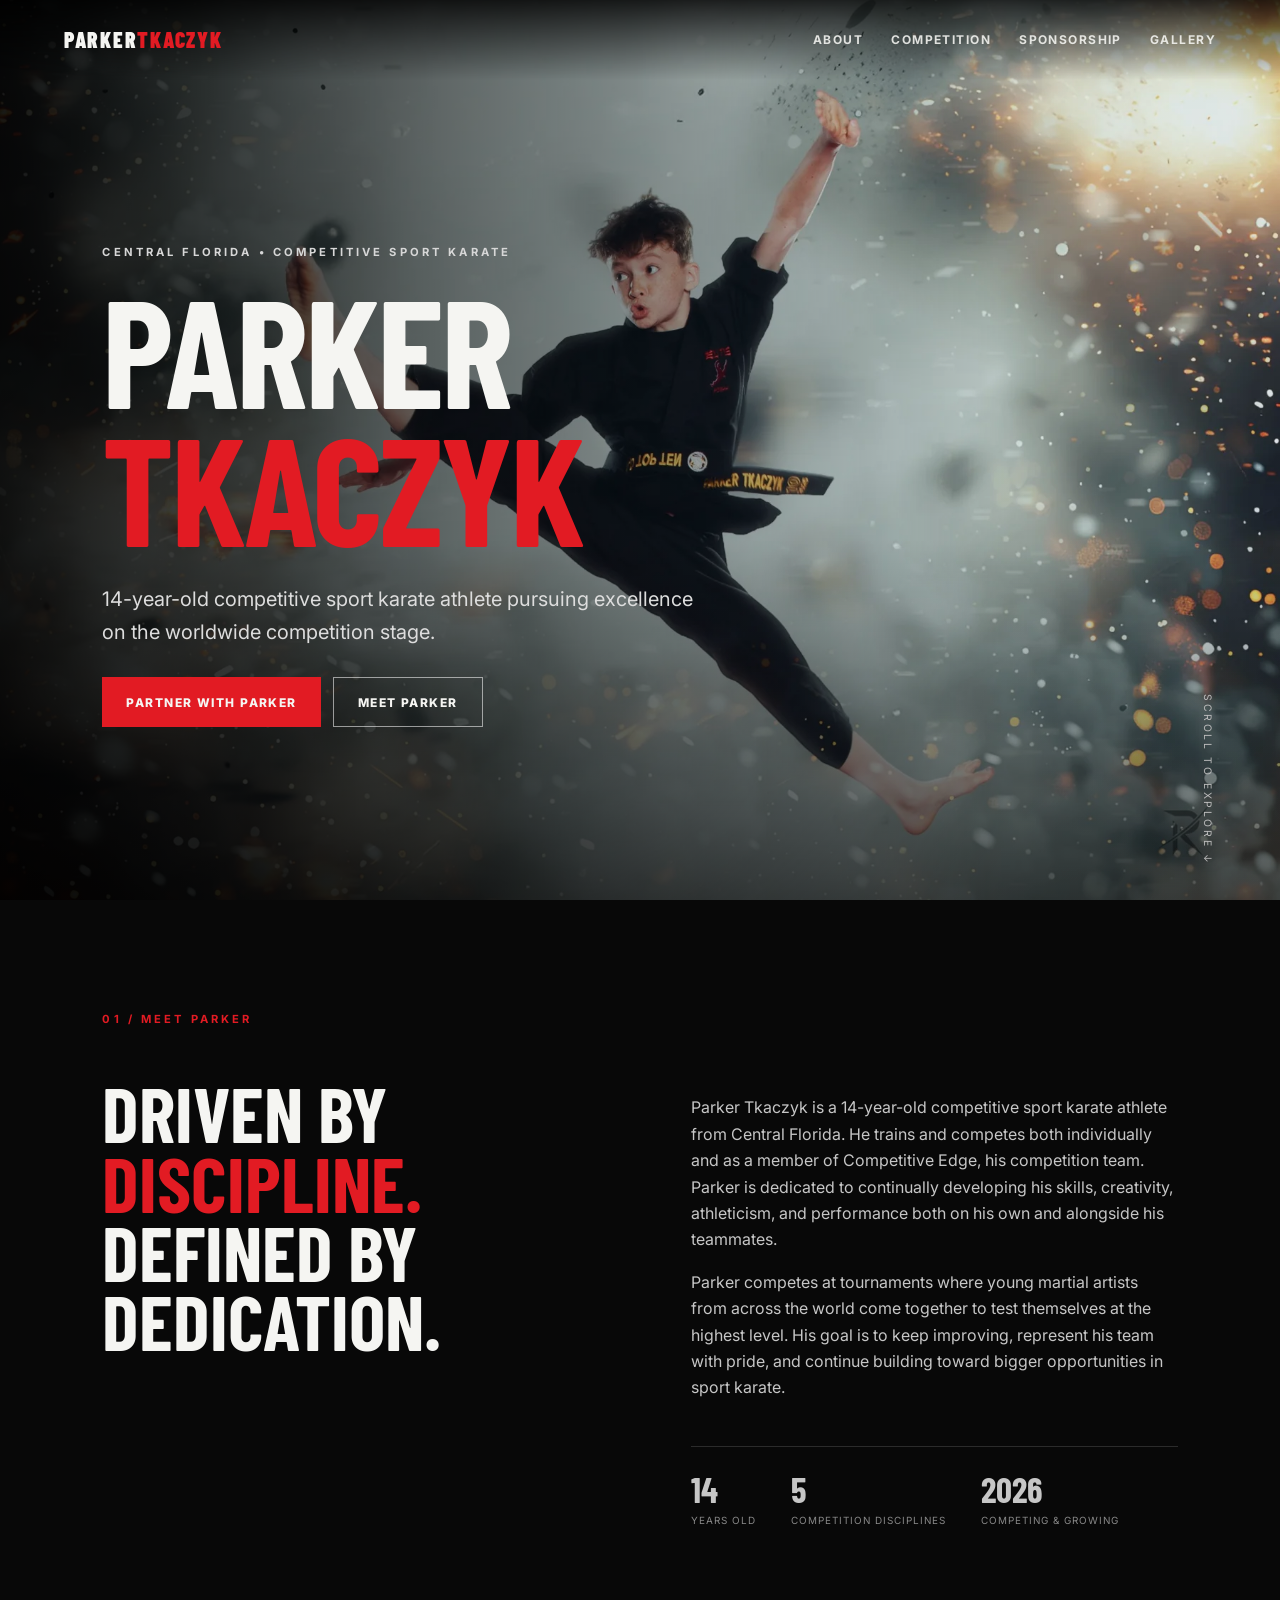
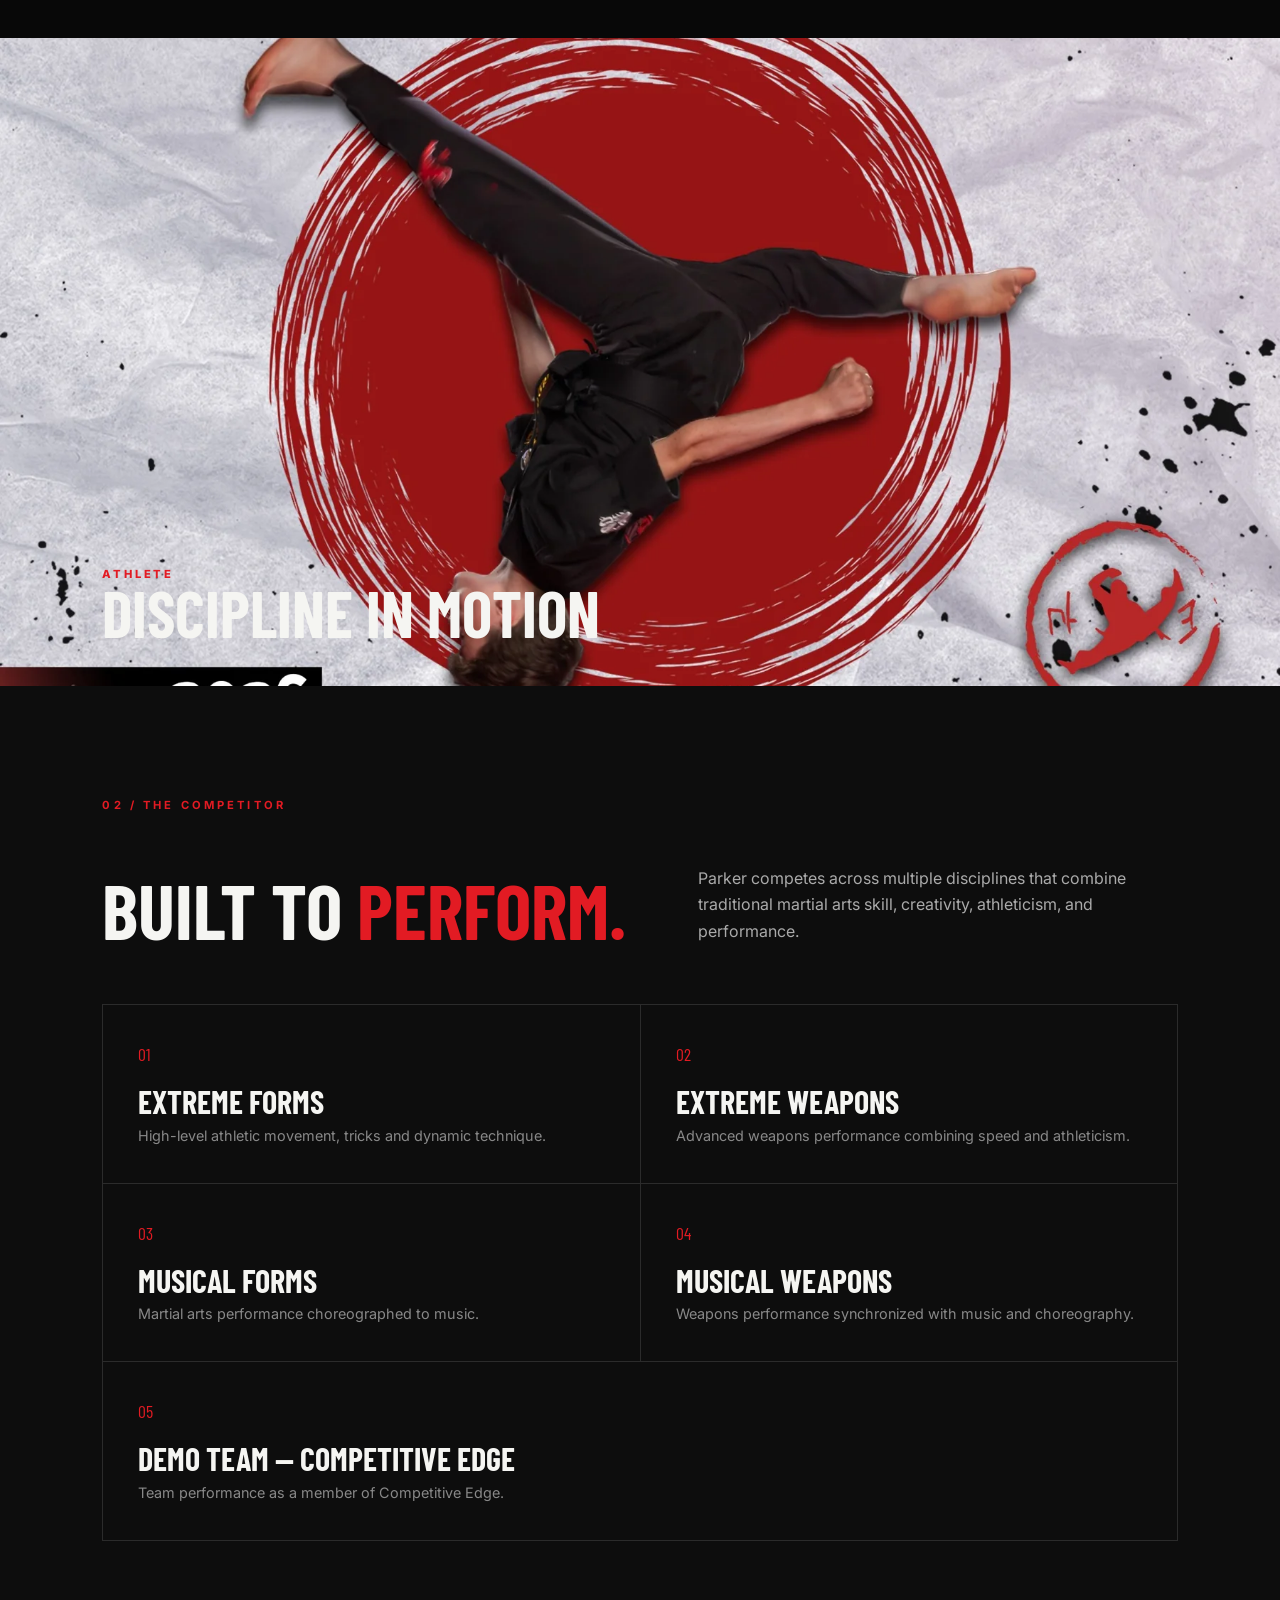
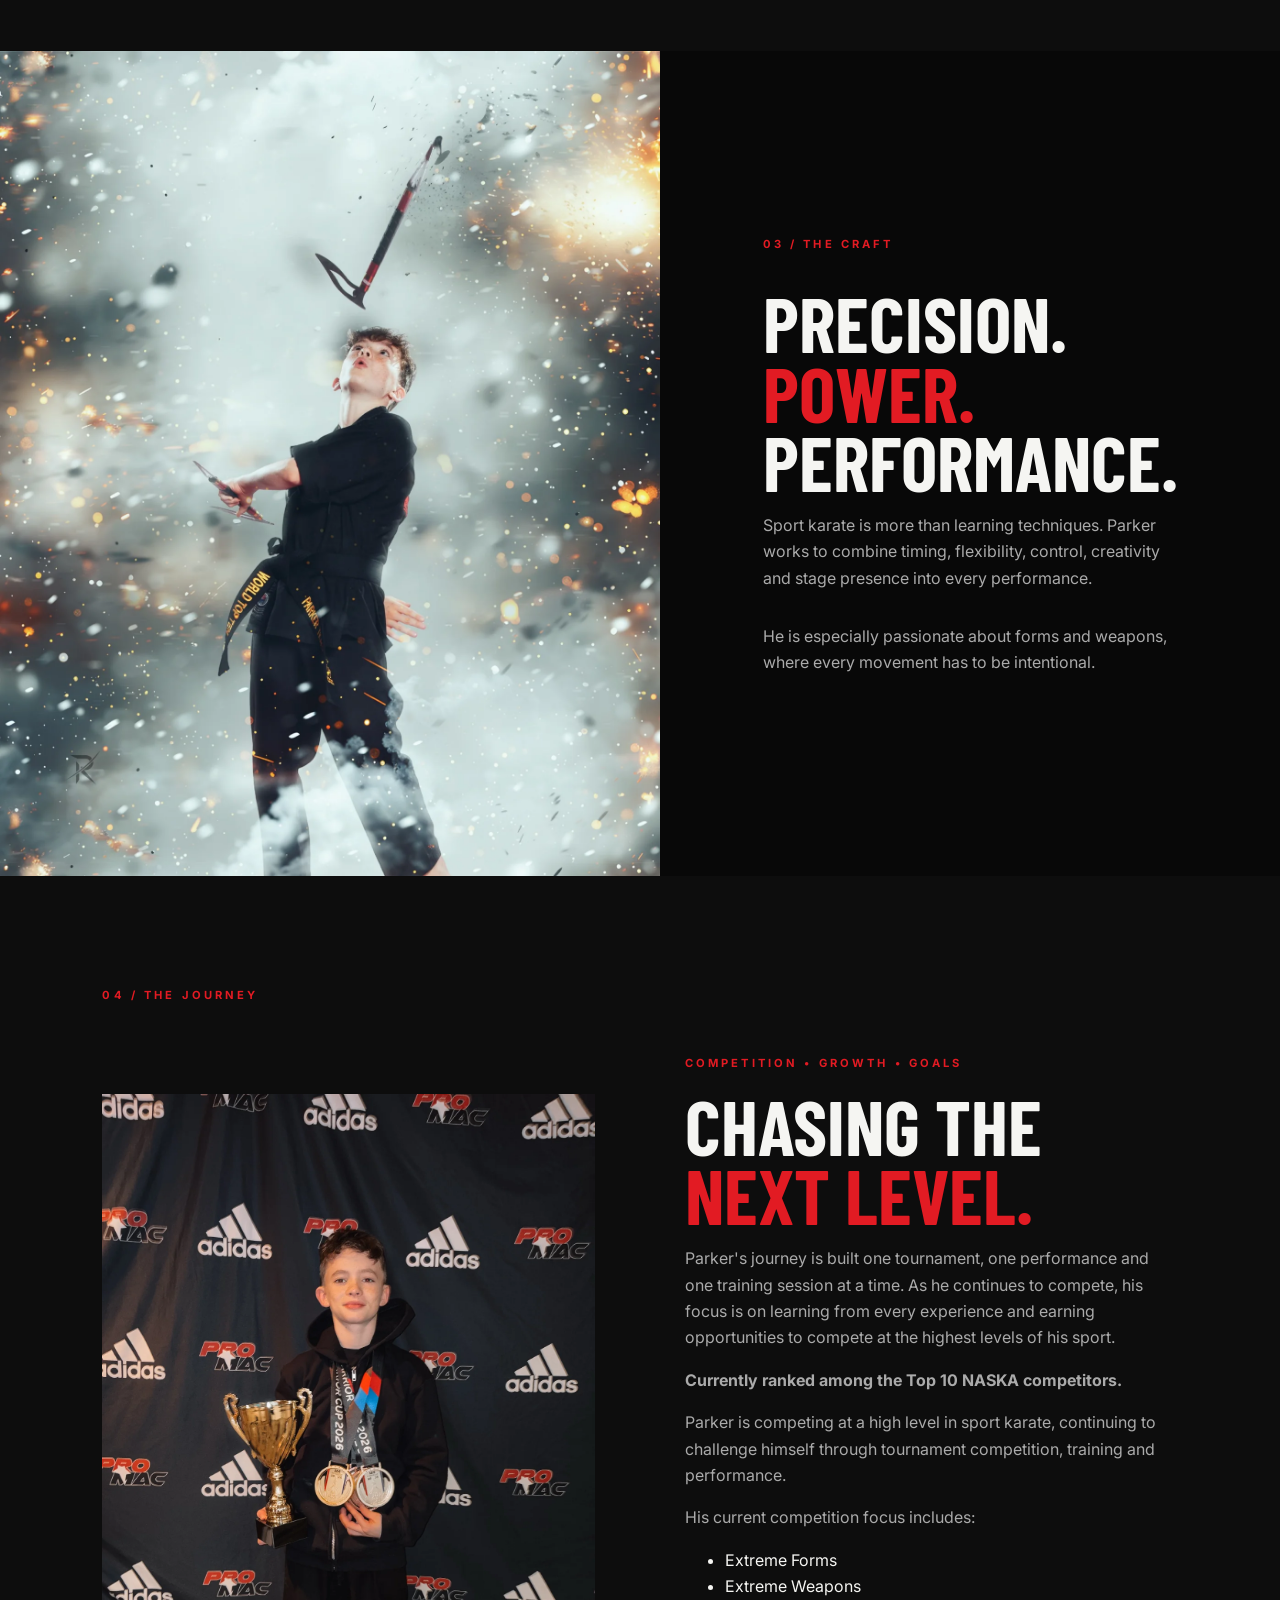
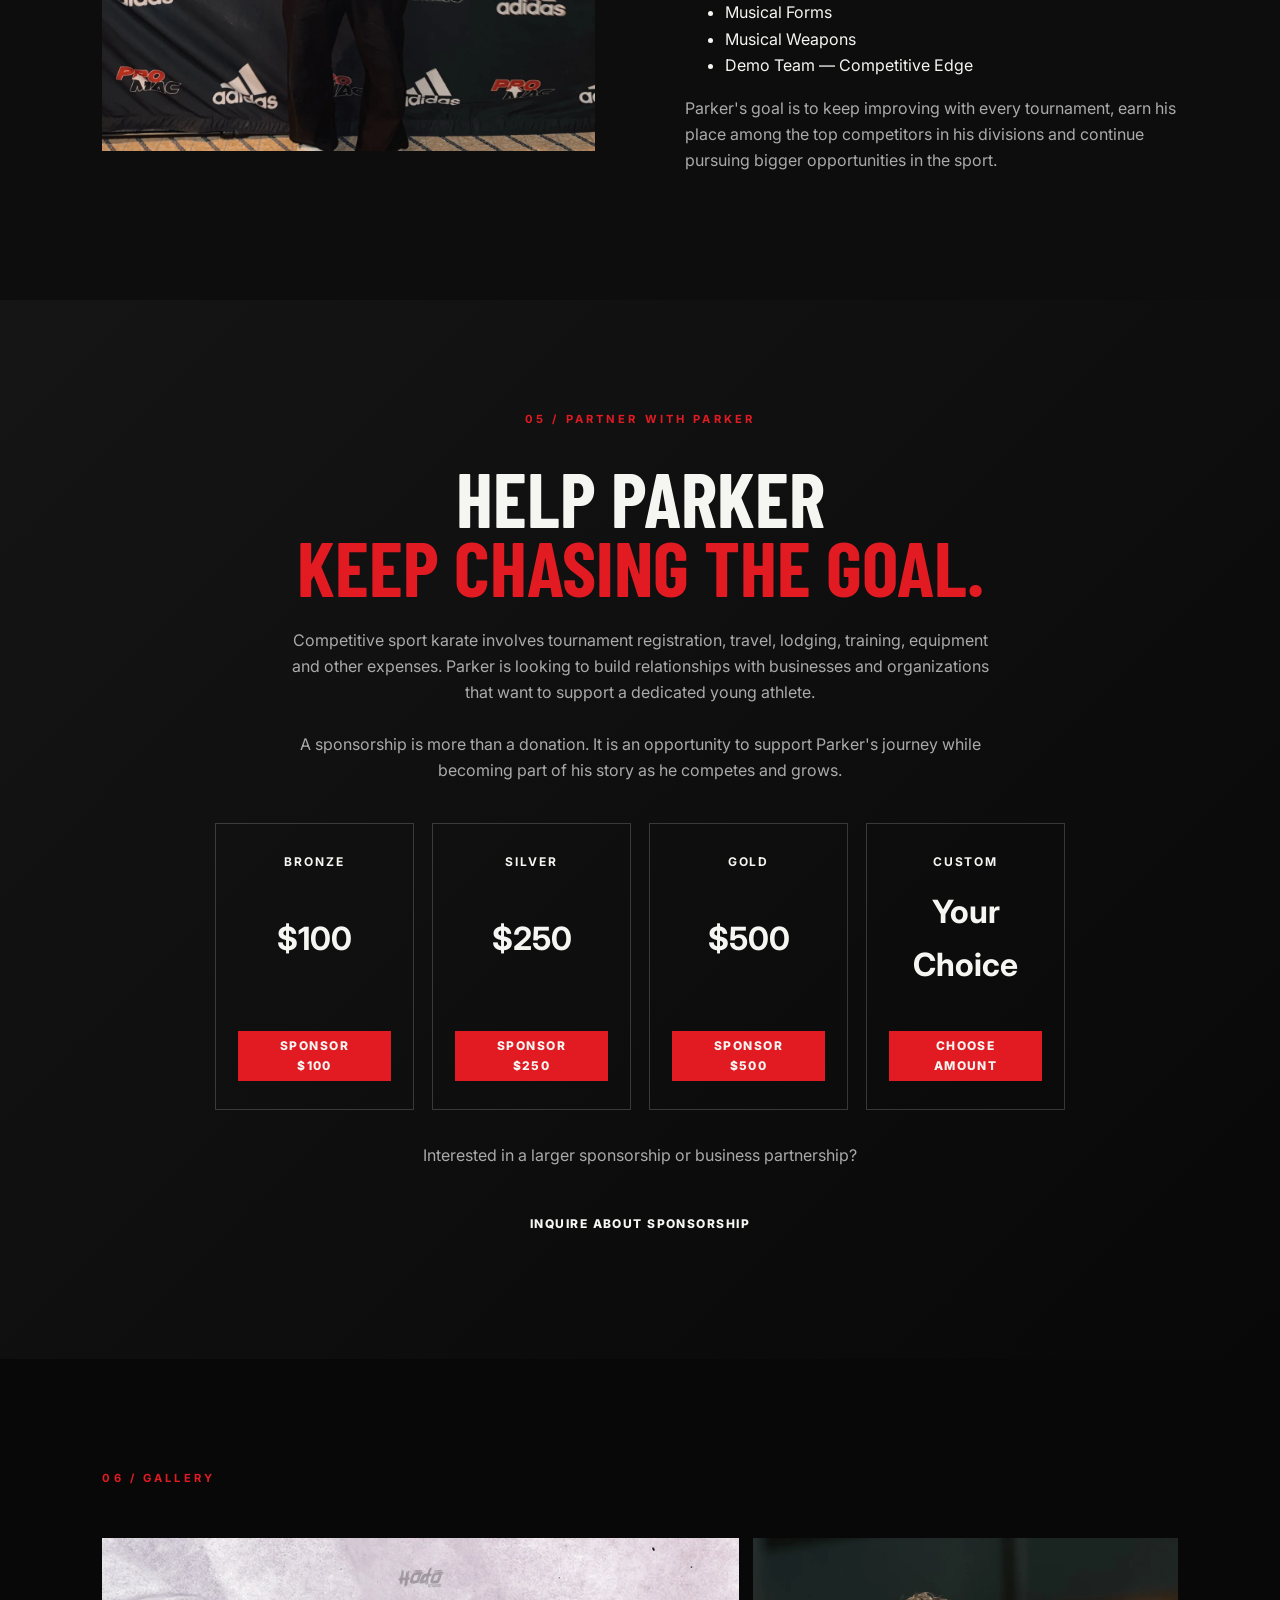
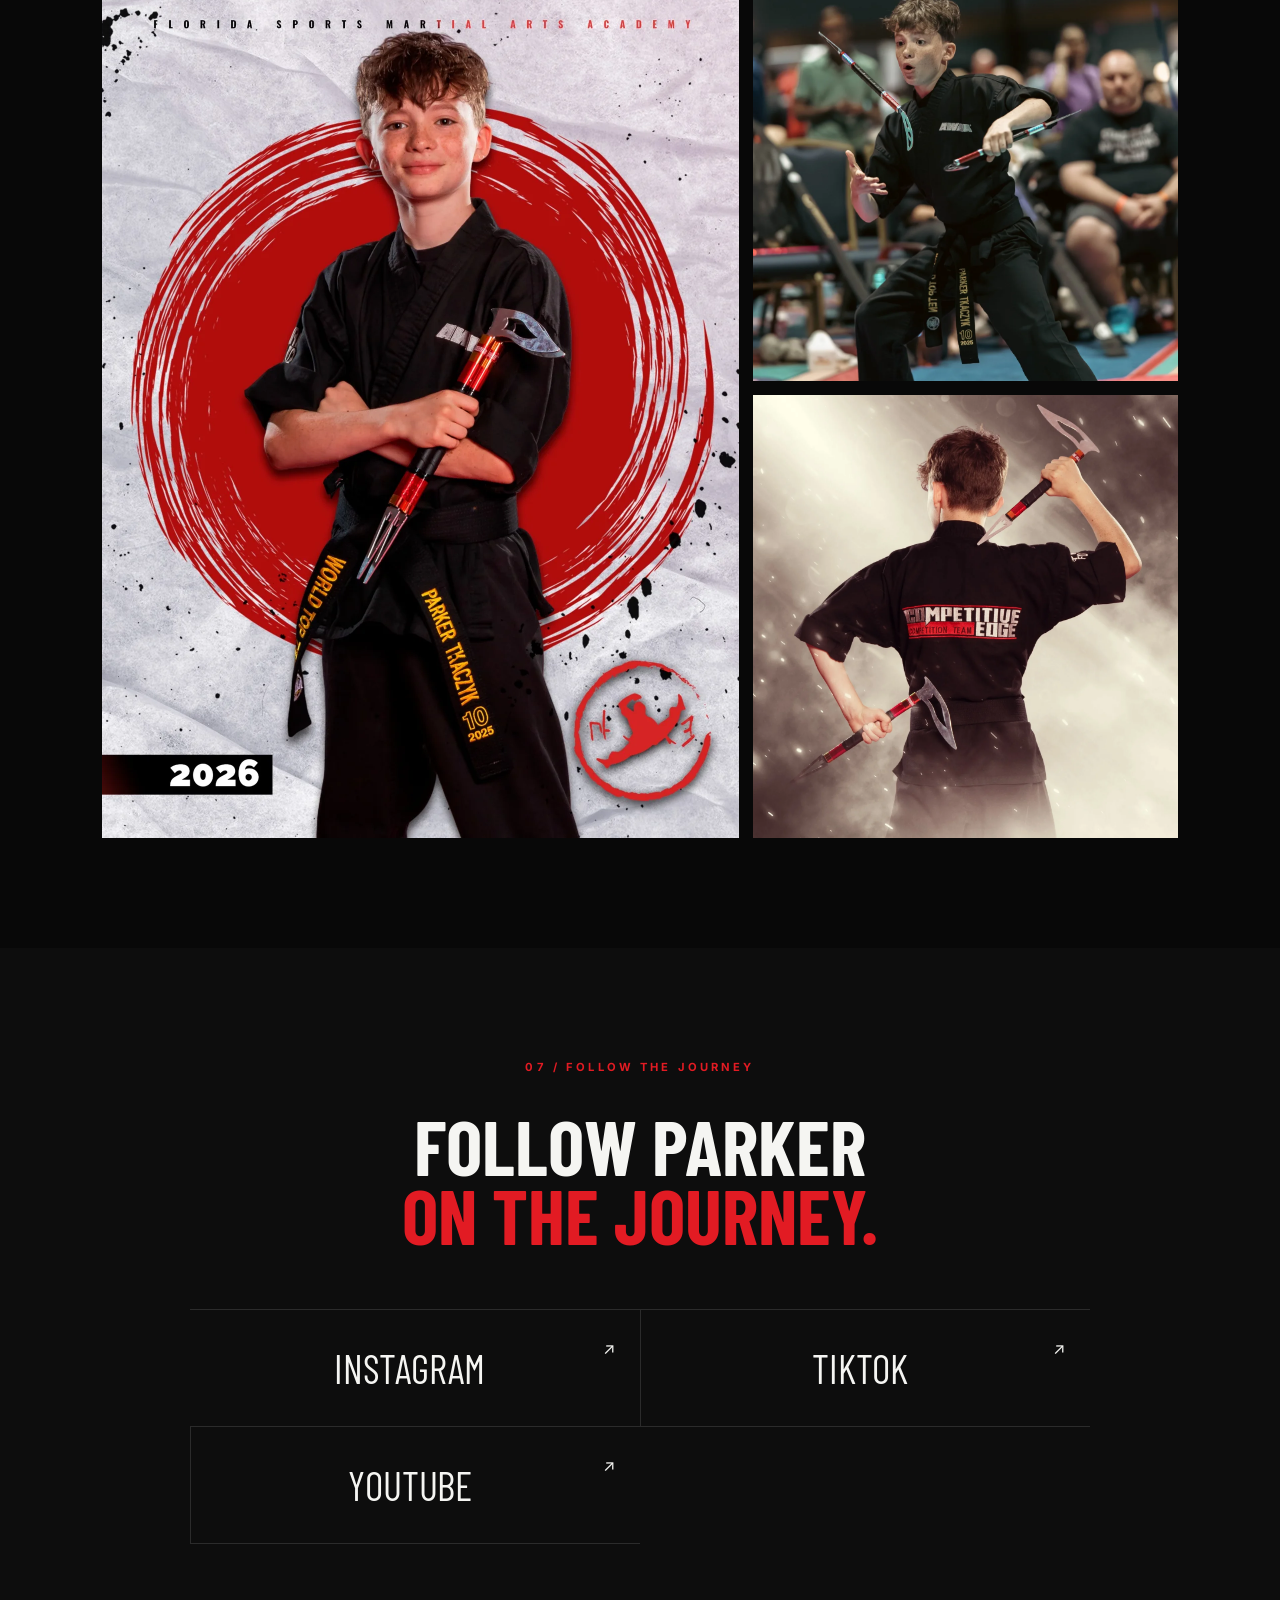
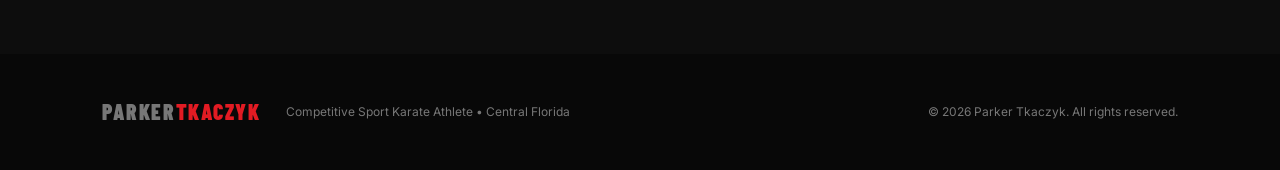
==== commit 9bfd904f: "Update index.html" ====
--- a/index.html
+++ b/index.html
@@ -94,7 +94,7 @@
           <p class="eyebrow">COMPETITION • GROWTH • GOALS</p>
           <h2>Chasing the<br><span>next level.</span></h2>
           <p>Parker's journey is built one tournament, one performance and one training session at a time. As he continues to compete, his focus is on learning from every experience and earning opportunities to compete at the highest levels of his sport.</p>
-        <p><strong>Currently ranked in the Top 10</strong></p>
+        <p><strong>Currently ranked among the Top 10 NASKA competitors.</strong></p>
 
 <p>
   Parker is competing at a high level in sport karate, continuing to challenge
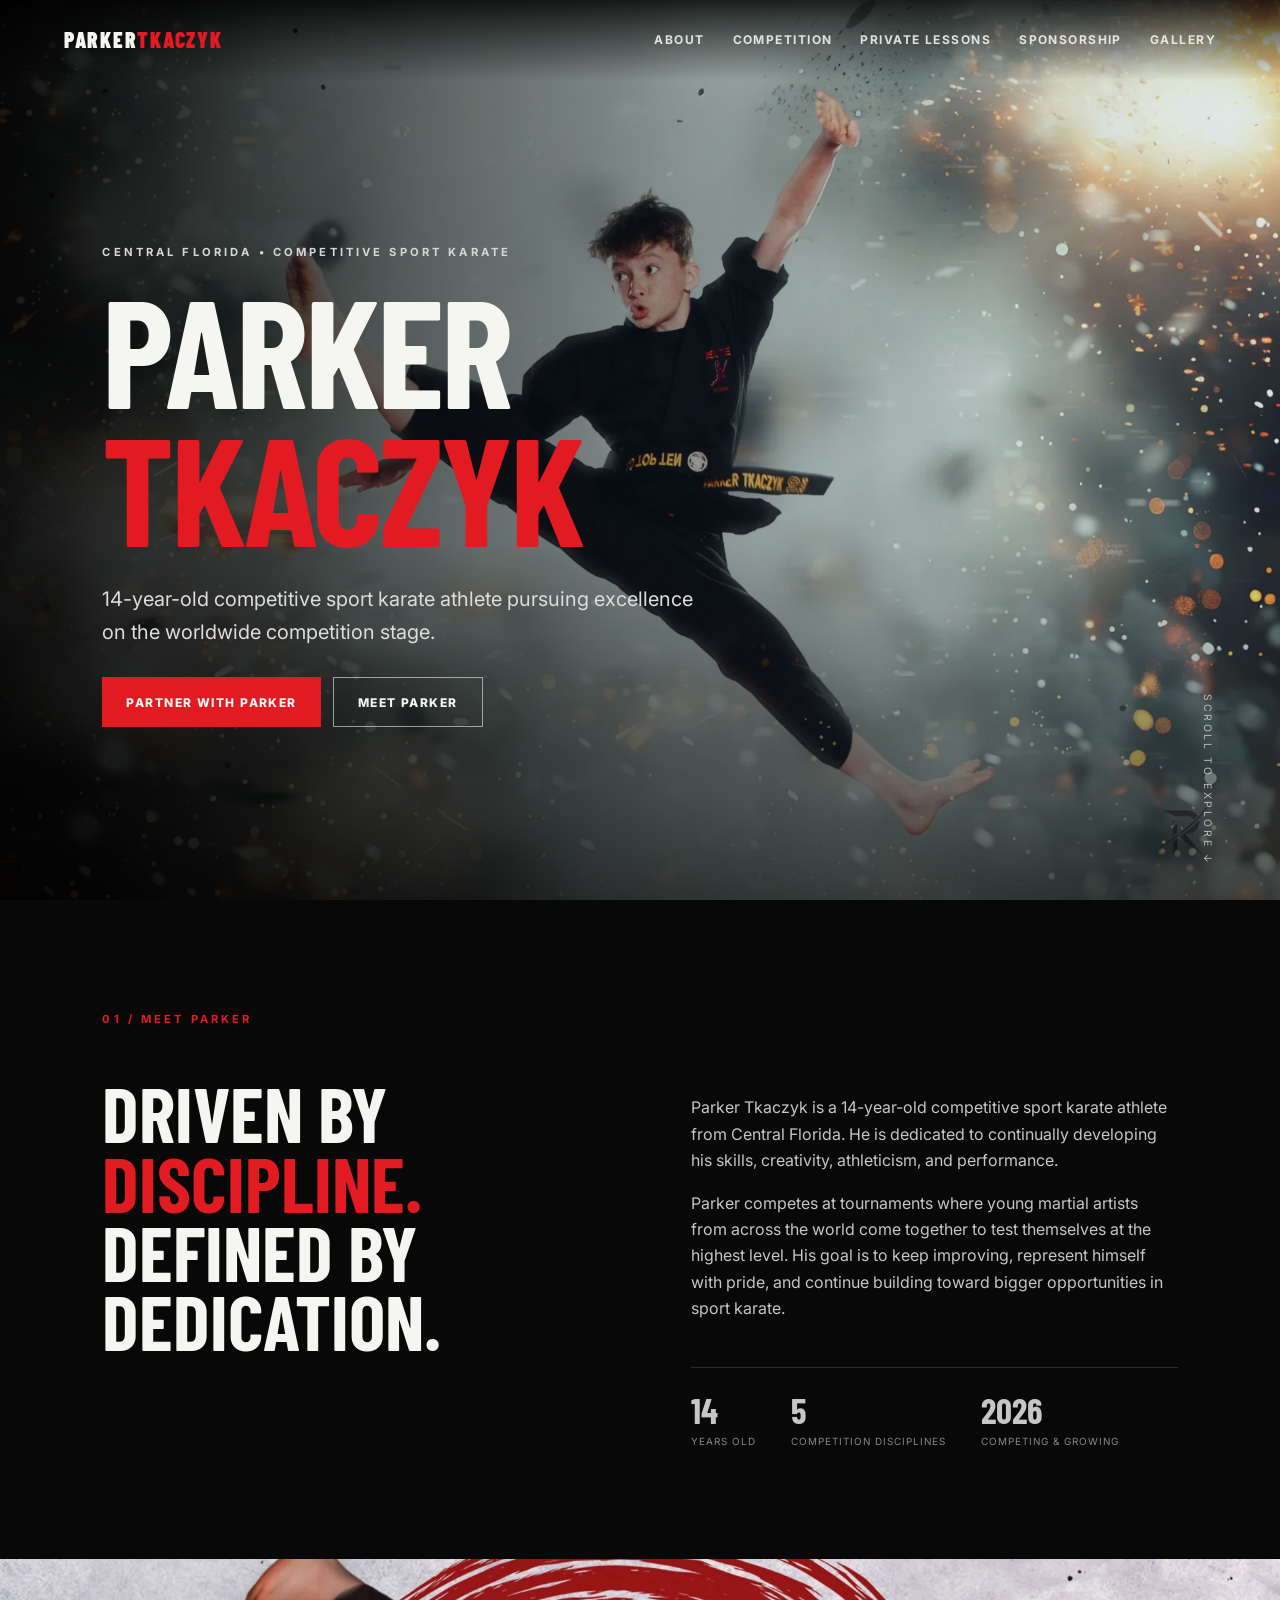
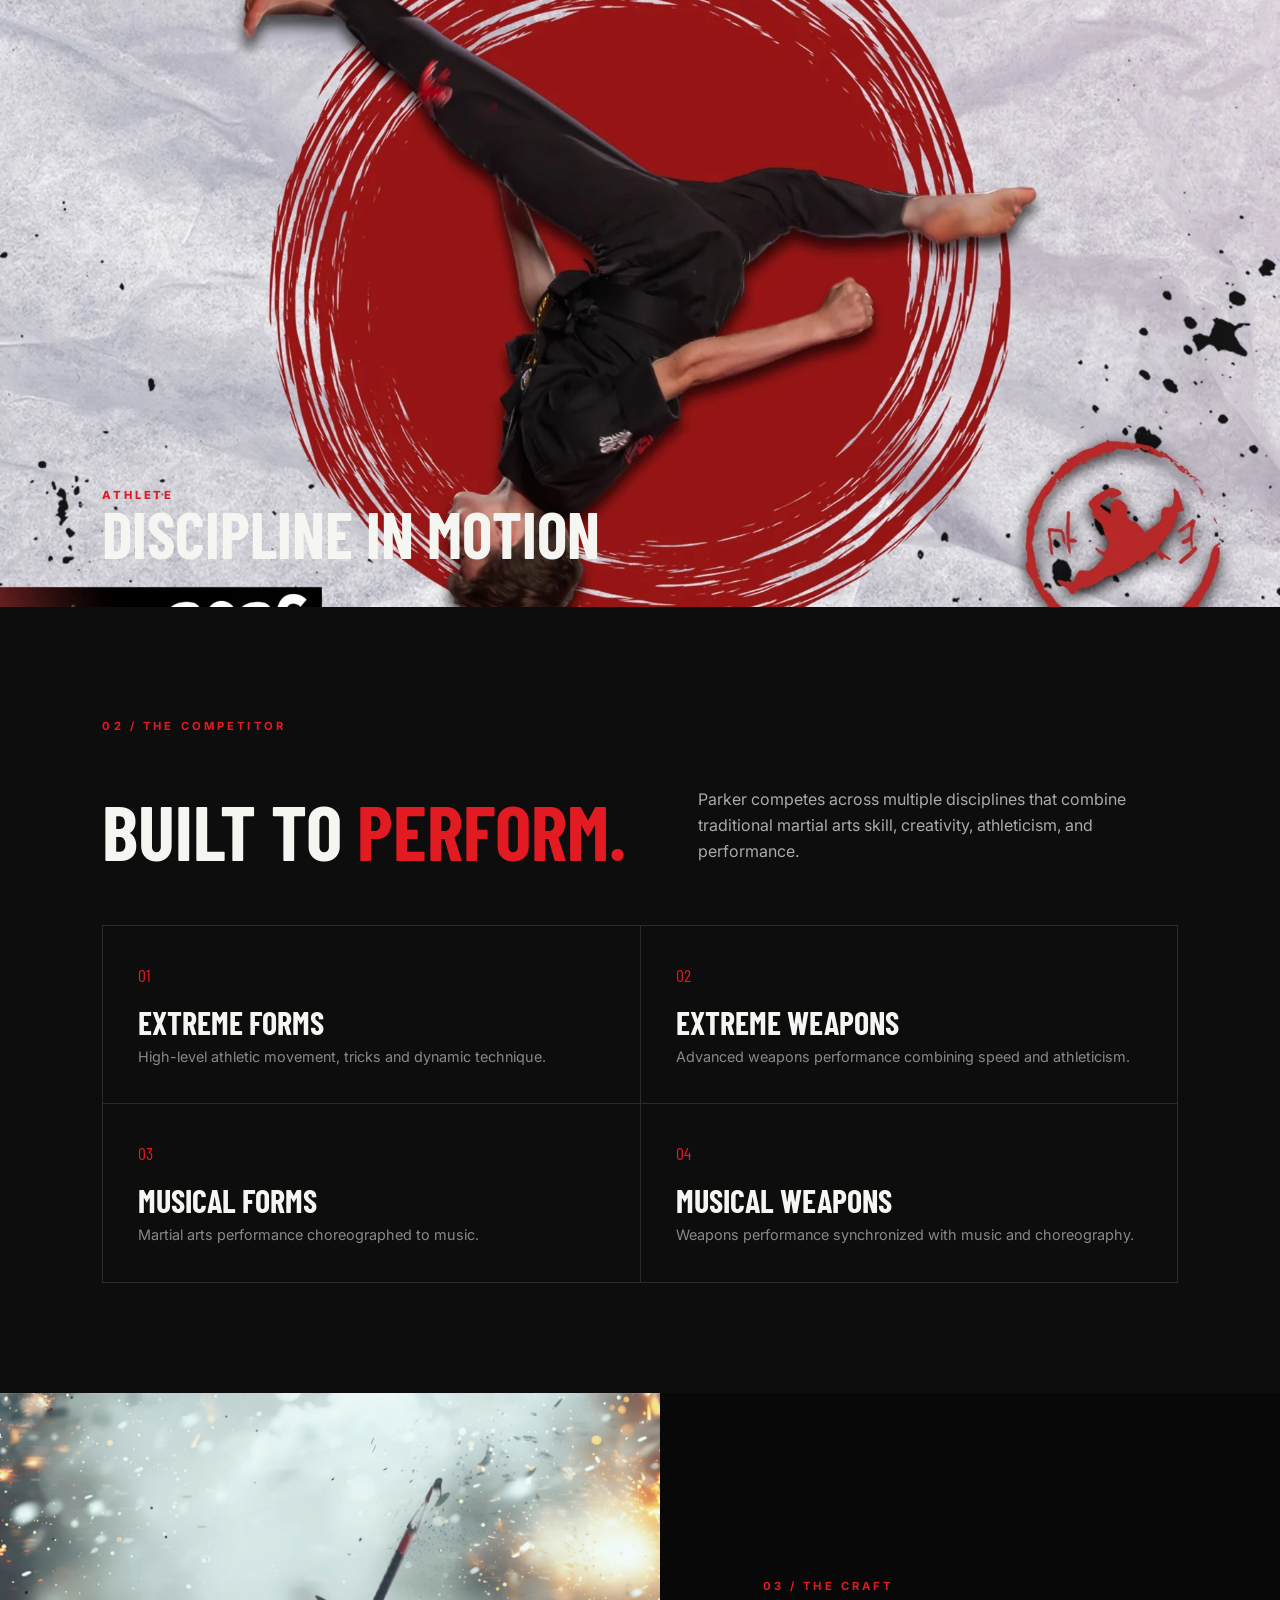
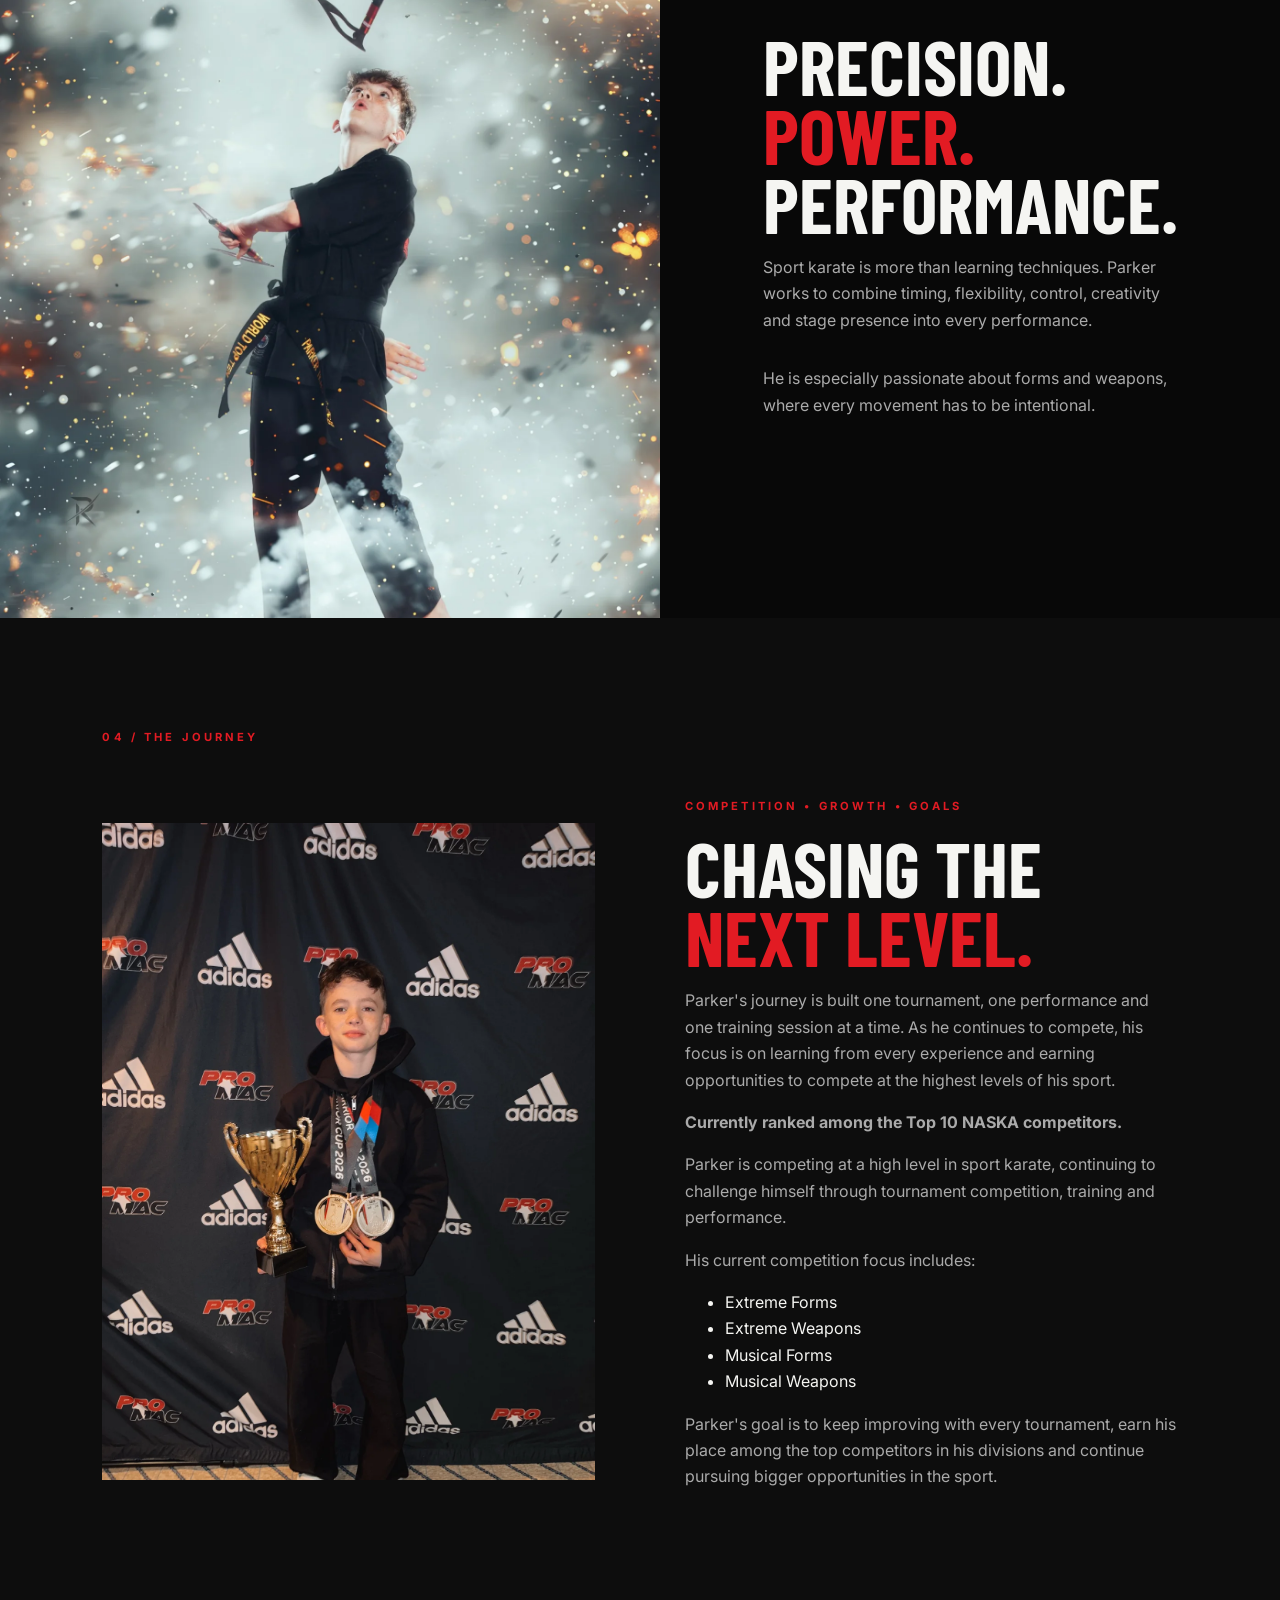
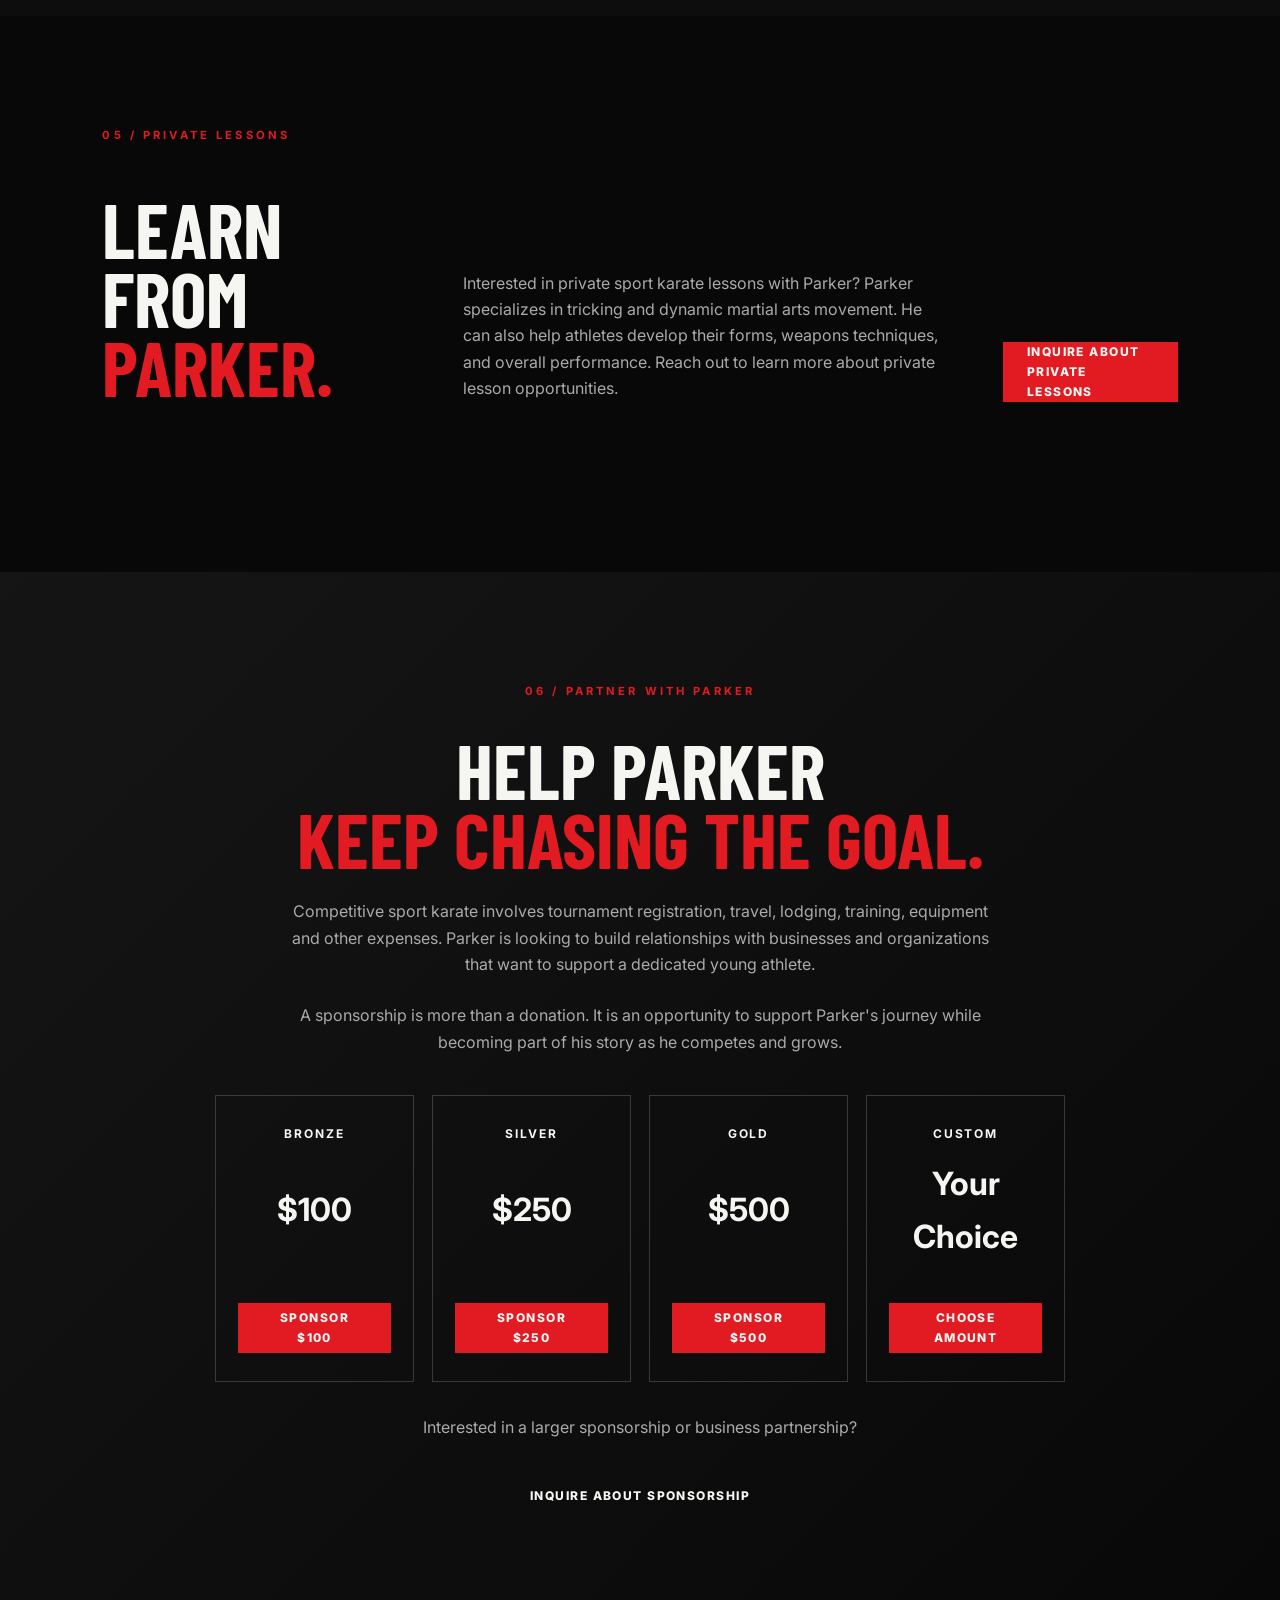
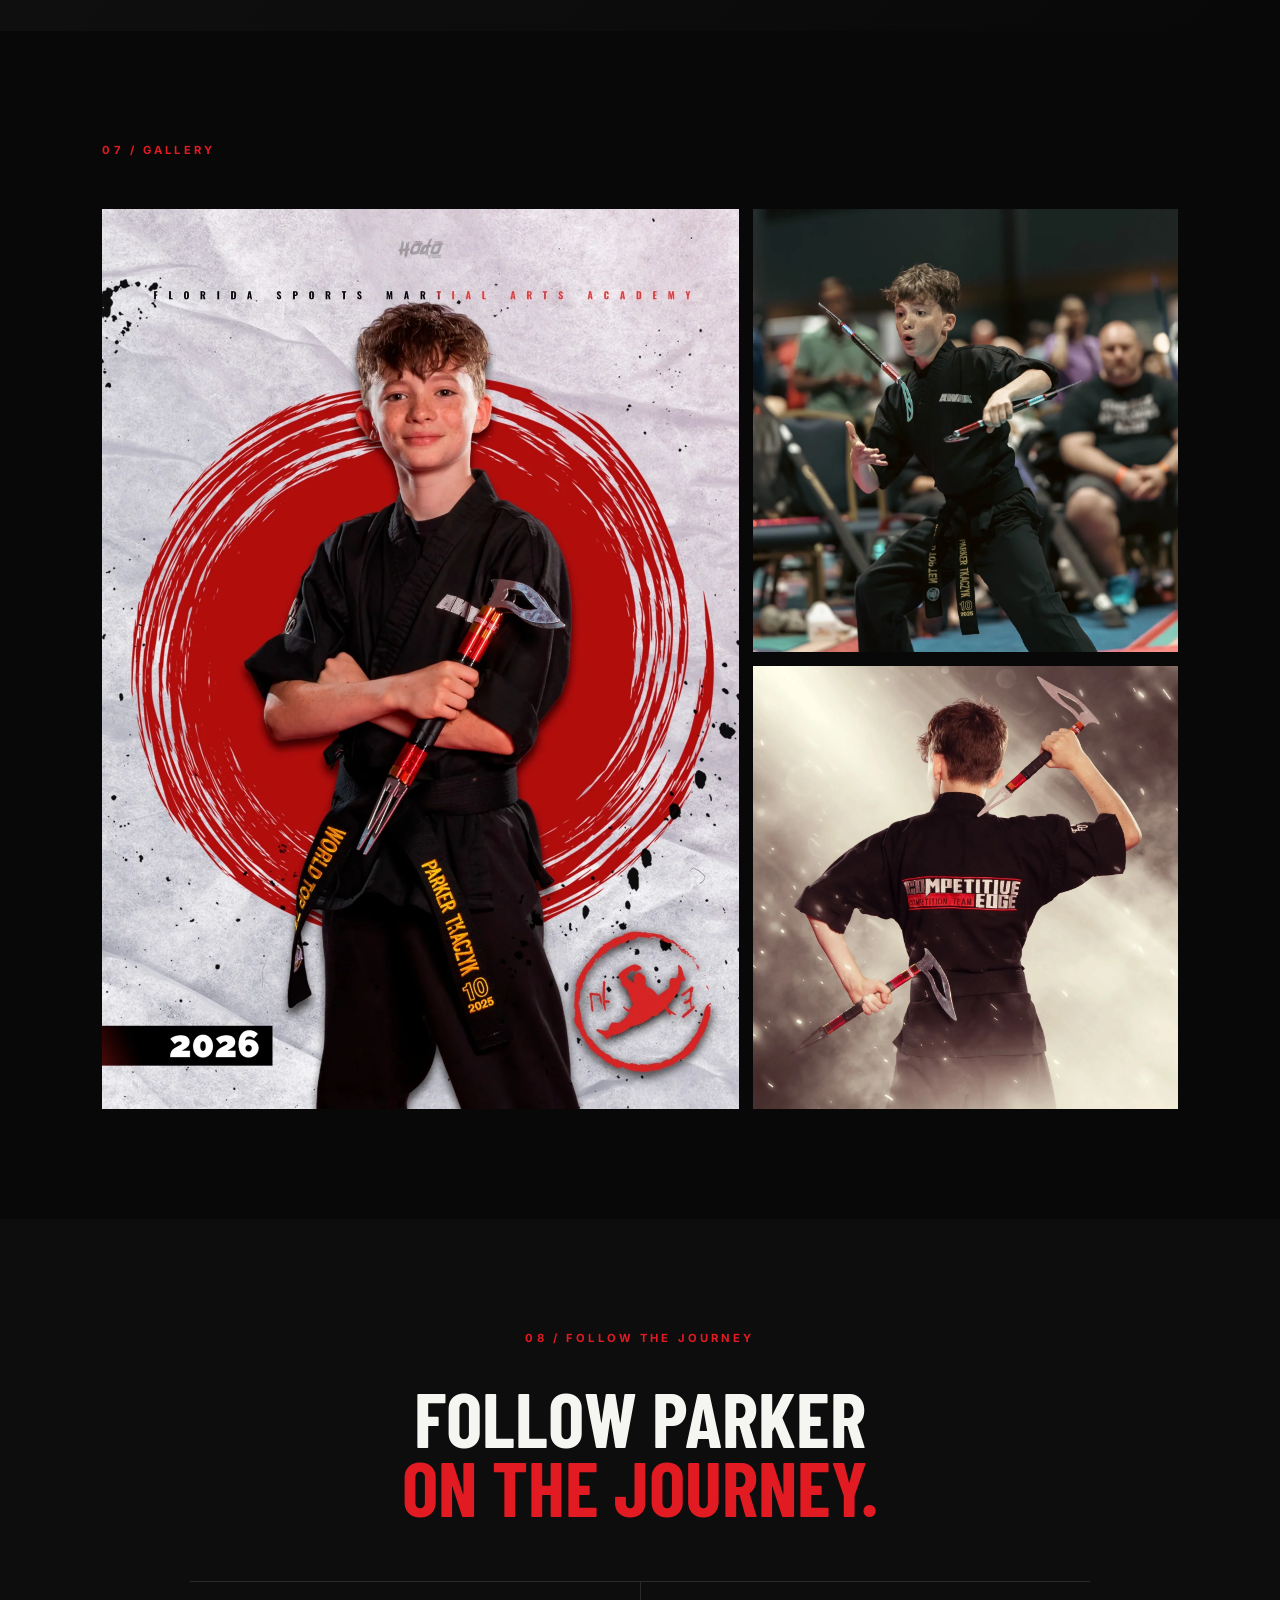
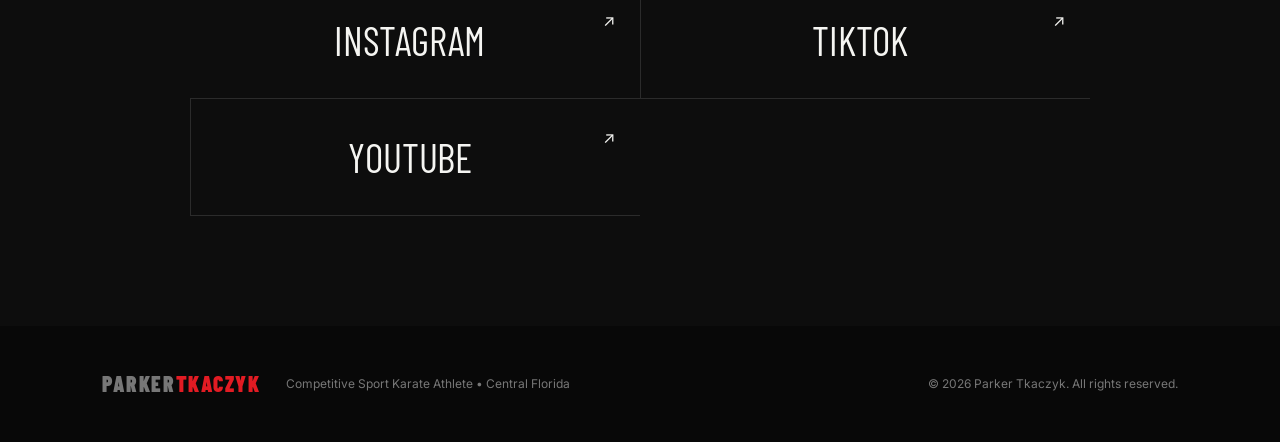
==== commit 468134c3: "Rename index_updated.html to index.html" ====
--- a/index.html
+++ b/index.html
@@ -13,6 +13,7 @@
     <nav>
       <a href="#about">About</a>
       <a href="#competition">Competition</a>
+      <a href="#private-lessons">Private Lessons</a>
       <a href="#sponsor">Sponsorship</a>
       <a href="#gallery">Gallery</a>
     </nav>
@@ -41,8 +42,8 @@
           <h2>Driven by <span>discipline.</span><br>Defined by dedication.</h2>
         </div>
         <div class="copy">
-          <p>Parker Tkaczyk is a 14-year-old competitive sport karate athlete from Central Florida. He trains and competes both individually and as a member of Competitive Edge, his competition team. Parker is dedicated to continually developing his skills, creativity, athleticism, and performance both on his own and alongside his teammates.</p>
-          <p>Parker competes at tournaments where young martial artists from across the world come together to test themselves at the highest level. His goal is to keep improving, represent his team with pride, and continue building toward bigger opportunities in sport karate.</p>
+          <p>Parker Tkaczyk is a 14-year-old competitive sport karate athlete from Central Florida. He is dedicated to continually developing his skills, creativity, athleticism, and performance.</p>
+          <p>Parker competes at tournaments where young martial artists from across the world come together to test themselves at the highest level. His goal is to keep improving, represent himself with pride, and continue building toward bigger opportunities in sport karate.</p>
           <div class="quick-stats">
             <div><strong>14</strong><span>YEARS OLD</span></div>
             <div><strong>5</strong><span>COMPETITION DISCIPLINES</span></div>
@@ -72,7 +73,6 @@
         <div class="discipline"><span>02</span><h3>Extreme Weapons</h3><p>Advanced weapons performance combining speed and athleticism.</p></div>
         <div class="discipline"><span>03</span><h3>Musical Forms</h3><p>Martial arts performance choreographed to music.</p></div>
         <div class="discipline"><span>04</span><h3>Musical Weapons</h3><p>Weapons performance synchronized with music and choreography.</p></div>
-        <div class="discipline discipline-wide"><span>05</span><h3>Demo Team — Competitive Edge</h3><p>Team performance as a member of Competitive Edge.</p></div>
       </div>
     </section>
 
@@ -110,7 +110,6 @@
   <li>Extreme Weapons</li>
   <li>Musical Forms</li>
   <li>Musical Weapons</li>
-  <li>Demo Team — Competitive Edge</li>
 </ul>
 
 <p>
@@ -122,9 +121,27 @@
       </div>
     </section>
 
+    <section class="section" id="private-lessons">
+      <div class="section-label">05 / PRIVATE LESSONS</div>
+      <div class="section-heading">
+        <h2>Learn from <span>Parker.</span></h2>
+        <p>
+          Interested in private sport karate lessons with Parker?
+          Parker specializes in tricking and dynamic martial arts movement.
+          He can also help athletes develop their forms, weapons techniques,
+          and overall performance. Reach out to learn more about private lesson
+          opportunities.
+        </p>
+        <a class="button button-primary"
+           href="mailto:ParkerTkaczyk@gmail.com?subject=Private%20Lesson%20Inquiry">
+          Inquire About Private Lessons
+        </a>
+      </div>
+    </section>
+
     <section class="sponsor section" id="sponsor">
   <div class="sponsor-inner">
-    <div class="section-label">05 / PARTNER WITH PARKER</div>
+    <div class="section-label">06 / PARTNER WITH PARKER</div>
 
     <h2>Help Parker<br><span>keep chasing the goal.</span></h2>
 
@@ -203,16 +220,16 @@
 </section>
 
     <section class="gallery section" id="gallery">
-      <div class="section-label">06 / GALLERY</div>
+      <div class="section-label">07 / GALLERY</div>
       <div class="gallery-grid">
         <img class="gallery-large" src="images/portrait.webp" alt="Portrait of Parker Tkaczyk in his sport karate uniform">
         <img src="images/weapons-action.webp" alt="Parker performing a traditional weapons routine">
-        <img src="images/team-uniform.webp" alt="Parker wearing his Competitive Edge team uniform">
+        <img src="images/team-uniform.webp" alt="Parker wearing his competition uniform">
       </div>
     </section>
 
     <section class="social section">
-      <div class="section-label">07 / FOLLOW THE JOURNEY</div>
+      <div class="section-label">08 / FOLLOW THE JOURNEY</div>
       <h2>Follow Parker<br><span>on the journey.</span></h2>
      <div class="social-links">
        <a href="https://www.instagram.com/Parker_Tkaczyk/" target="_blank" rel="noopener">Instagram <span>↗</span></a>
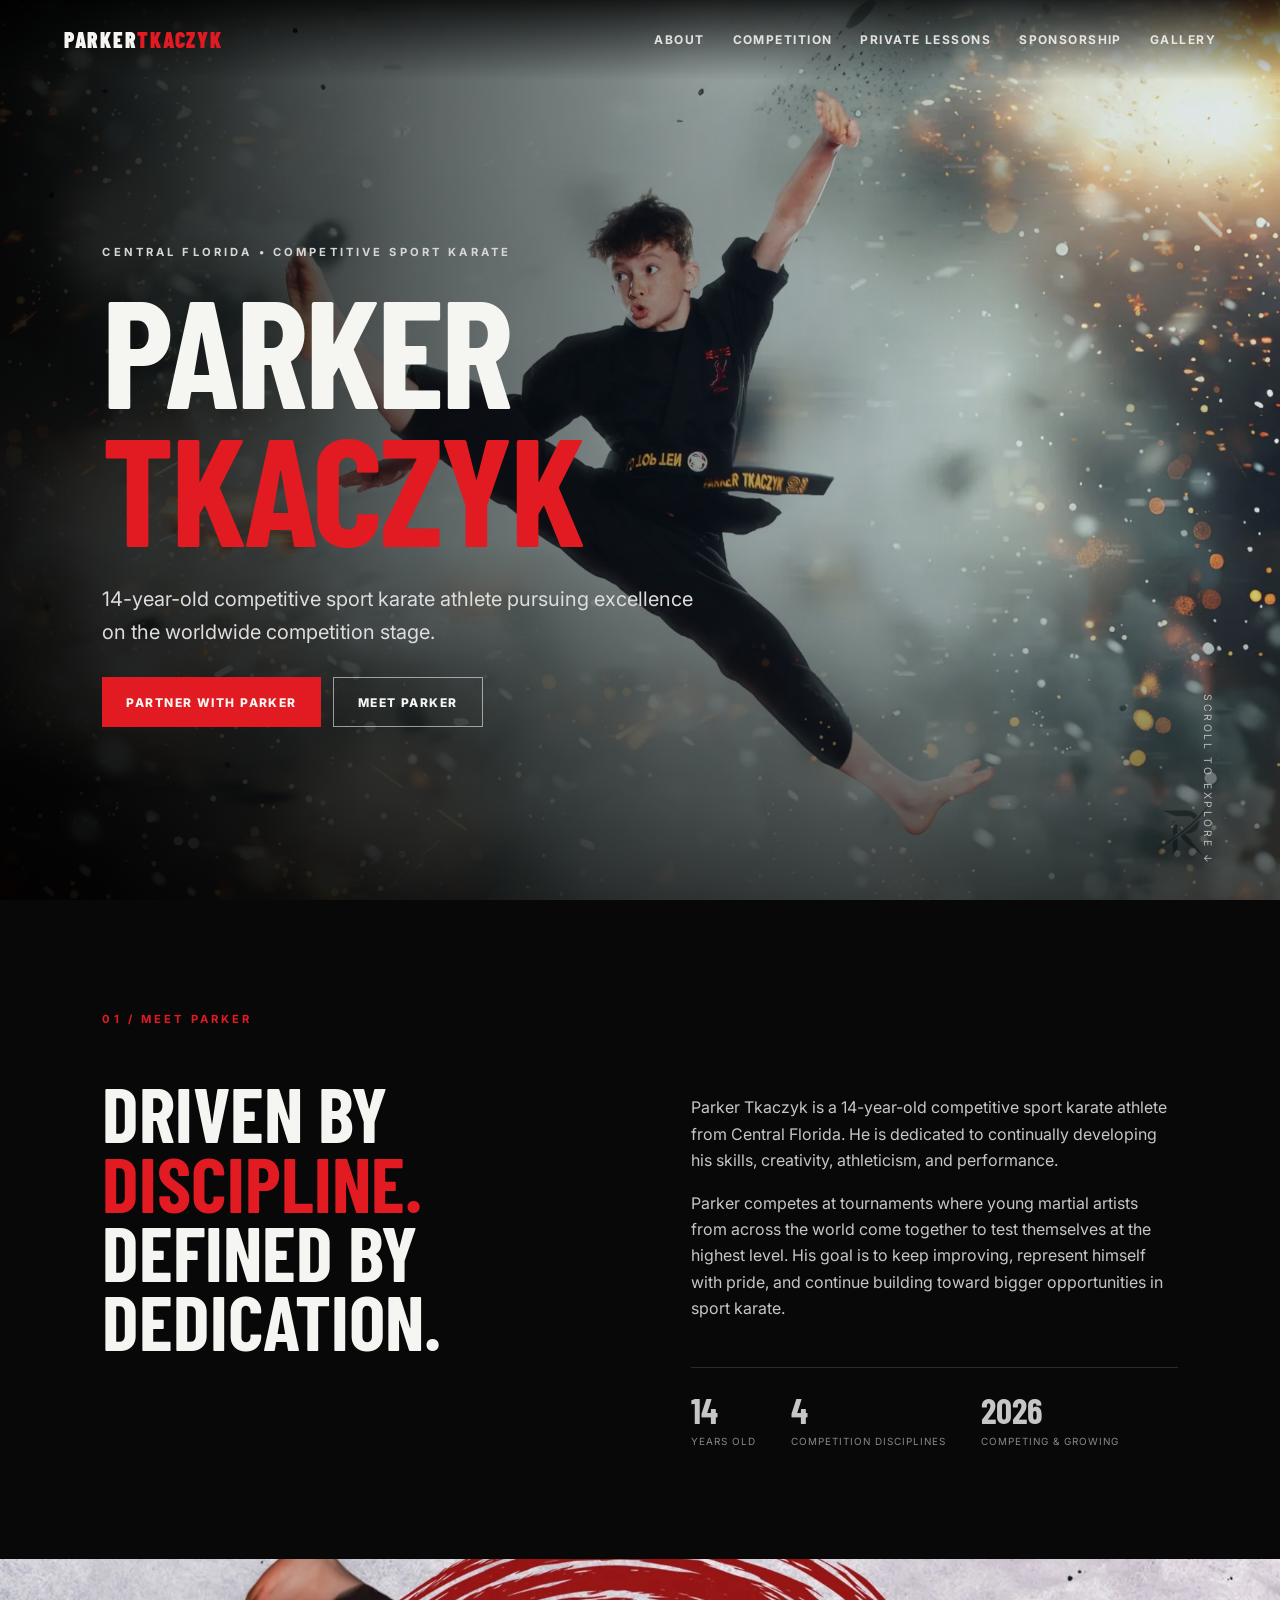
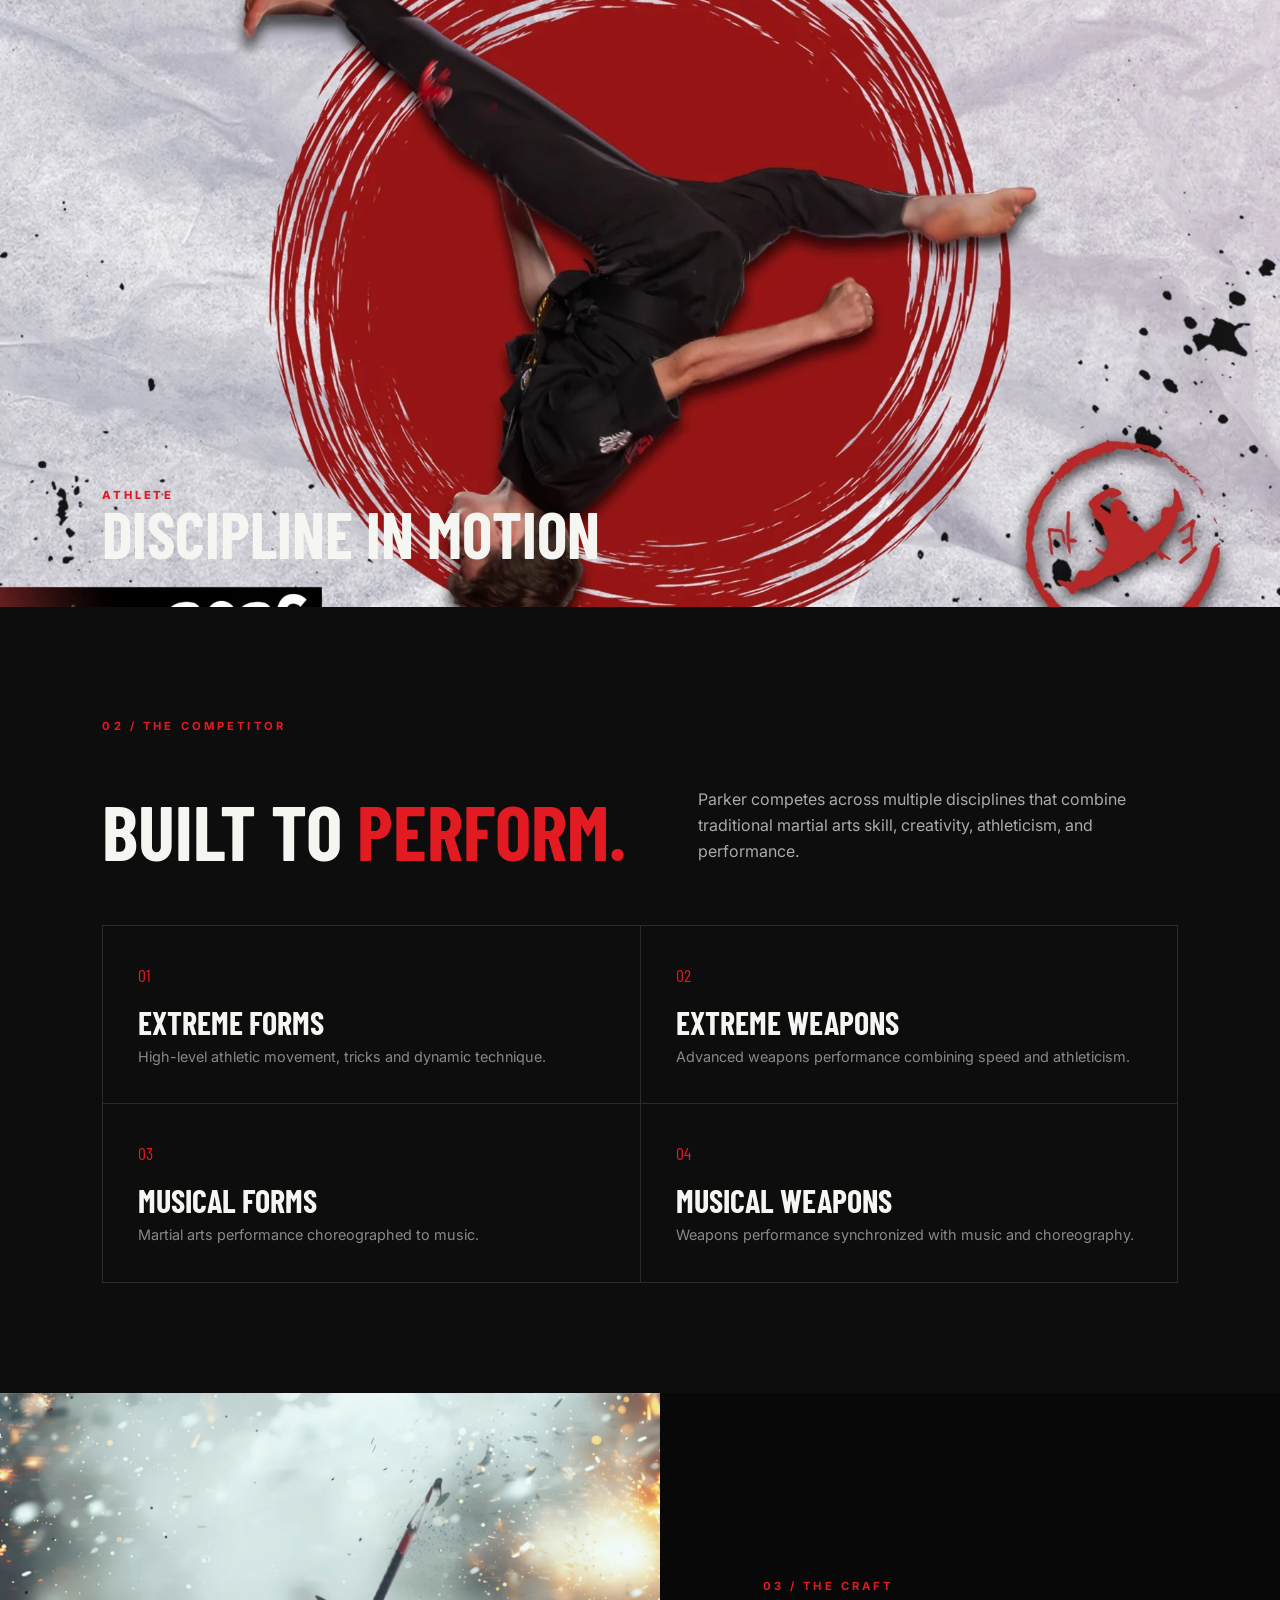
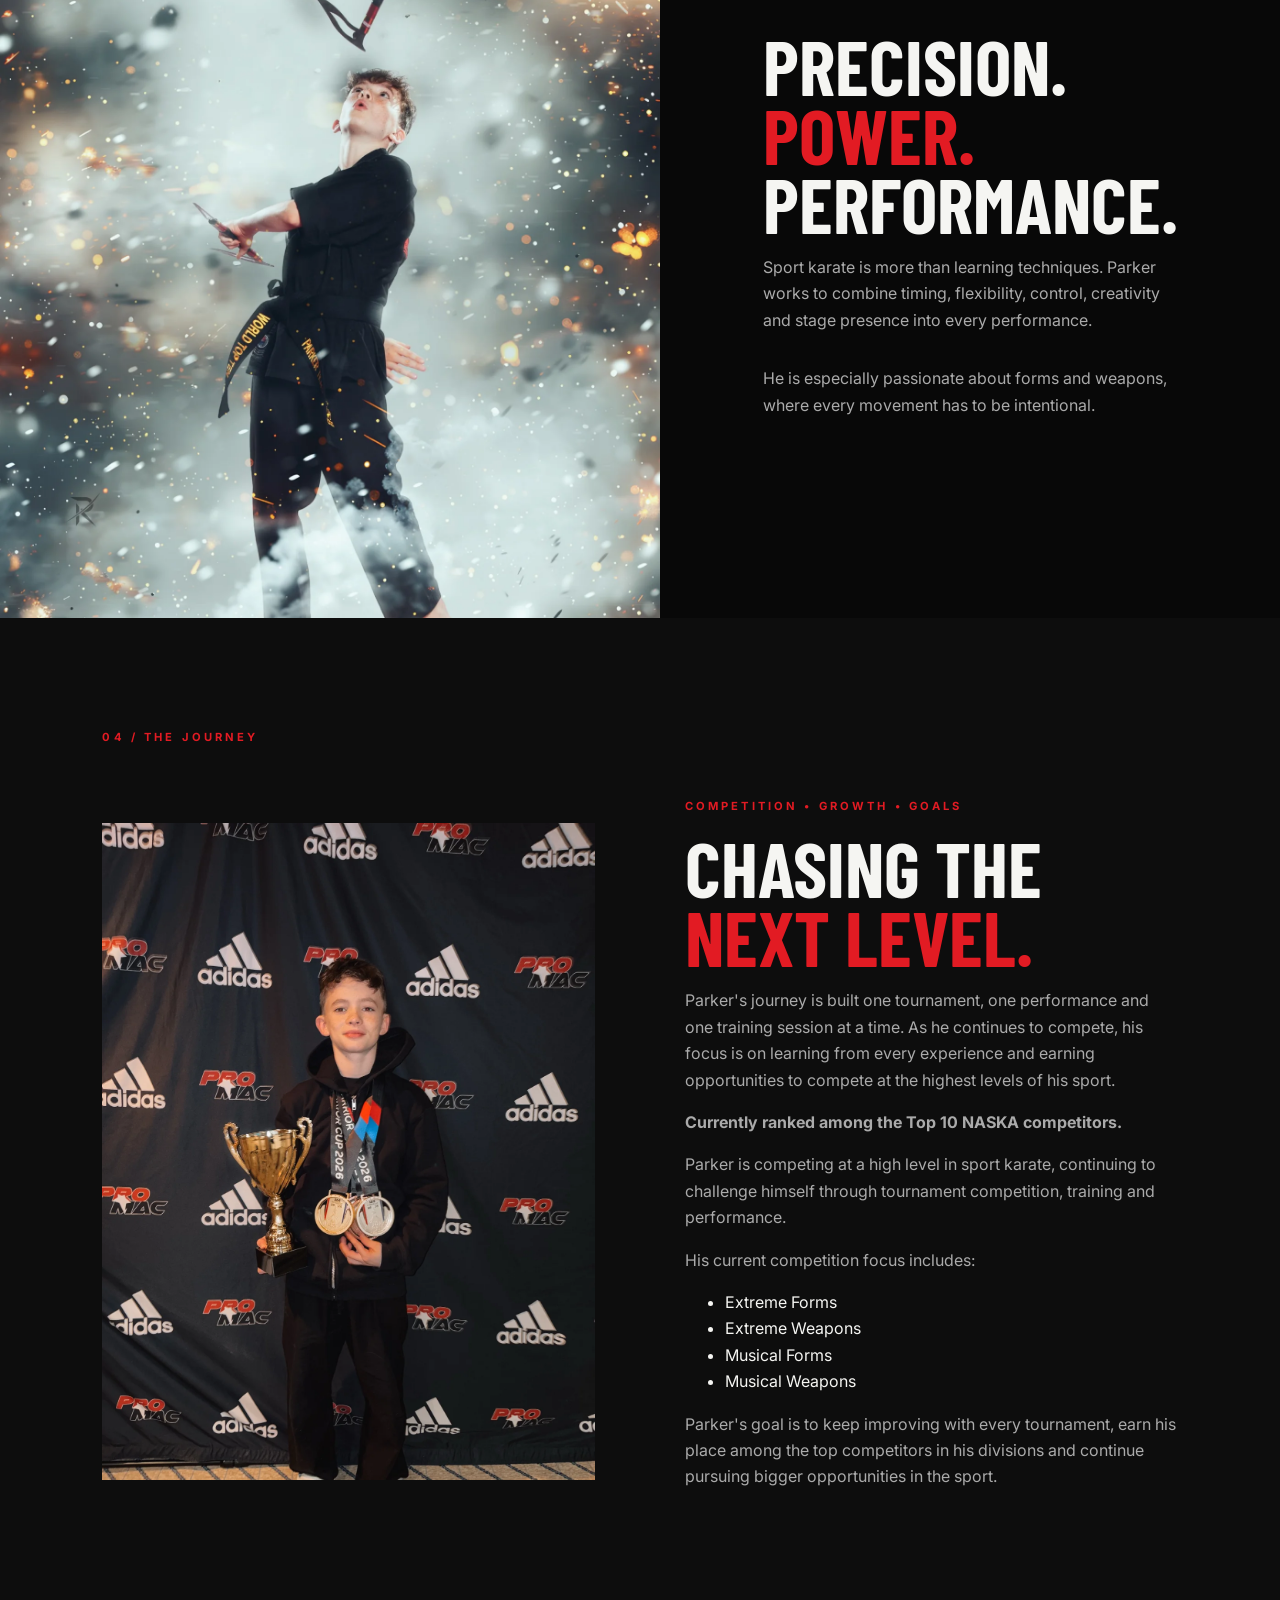
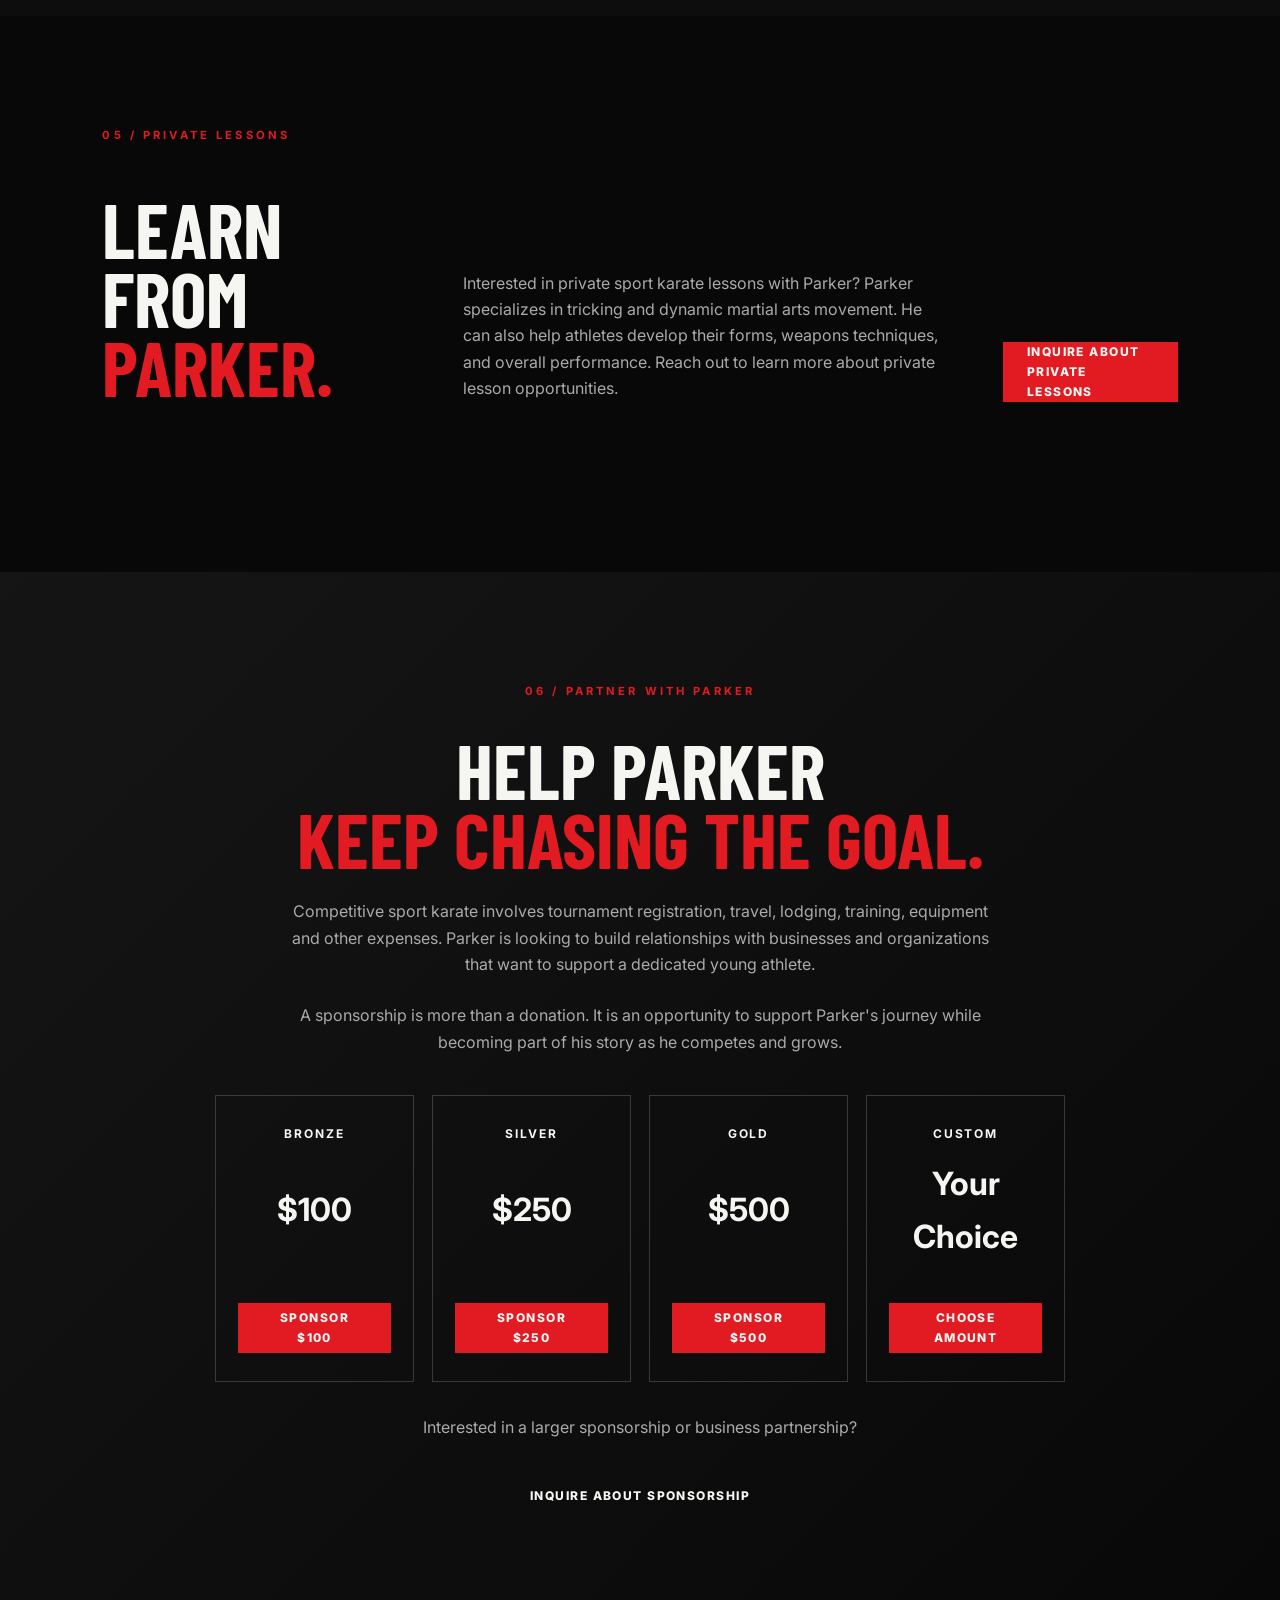
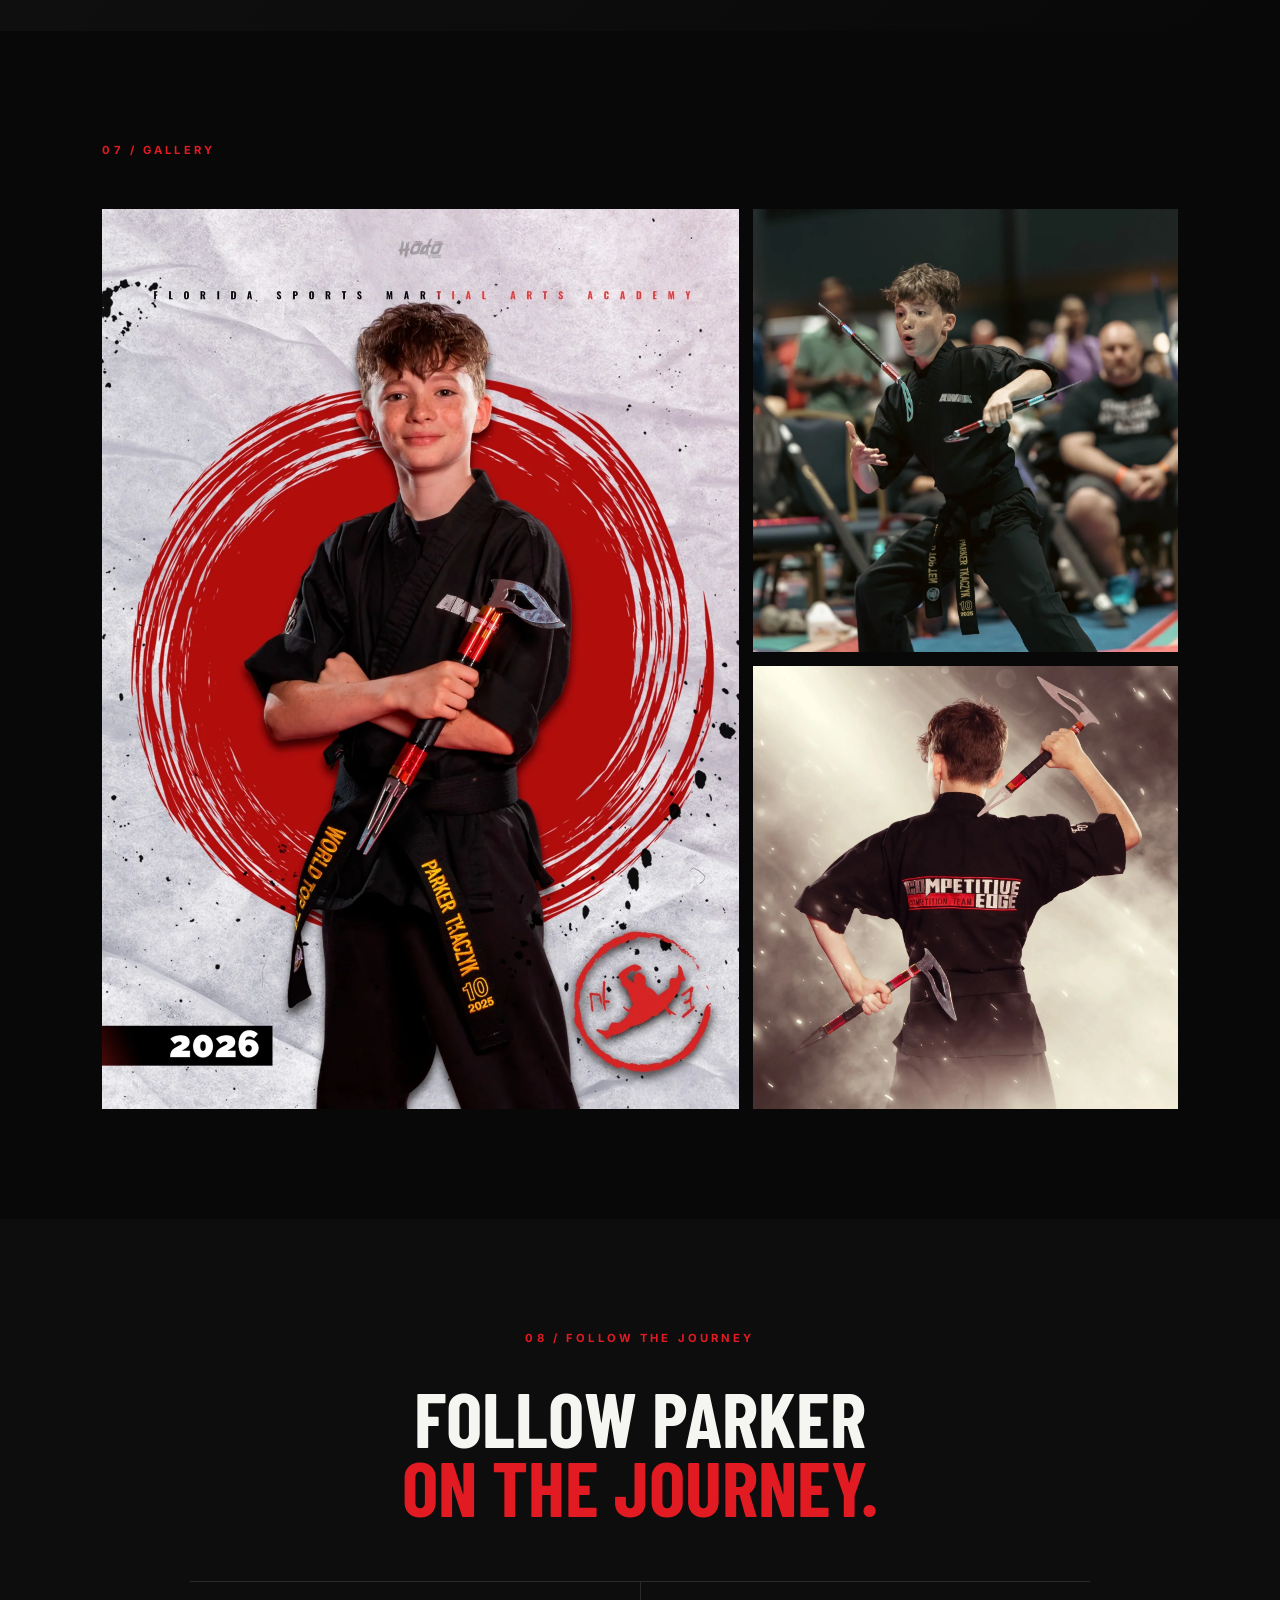
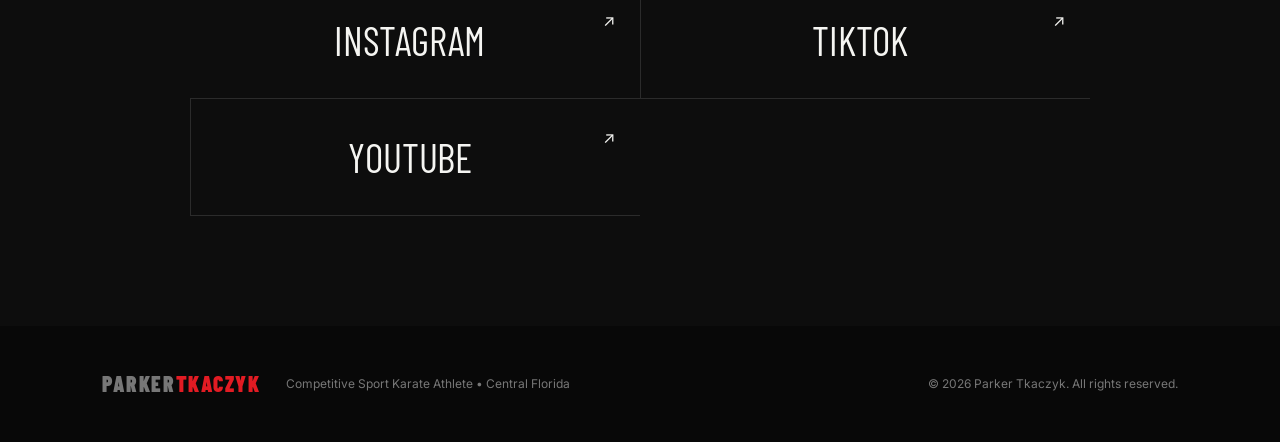
==== commit c0935193: "Update index.html" ====
--- a/index.html
+++ b/index.html
@@ -46,7 +46,7 @@
           <p>Parker competes at tournaments where young martial artists from across the world come together to test themselves at the highest level. His goal is to keep improving, represent himself with pride, and continue building toward bigger opportunities in sport karate.</p>
           <div class="quick-stats">
             <div><strong>14</strong><span>YEARS OLD</span></div>
-            <div><strong>5</strong><span>COMPETITION DISCIPLINES</span></div>
+            <div><strong>4</strong><span>COMPETITION DISCIPLINES</span></div>
             <div><strong>2026</strong><span>COMPETING & GROWING</span></div>
           </div>
         </div>
